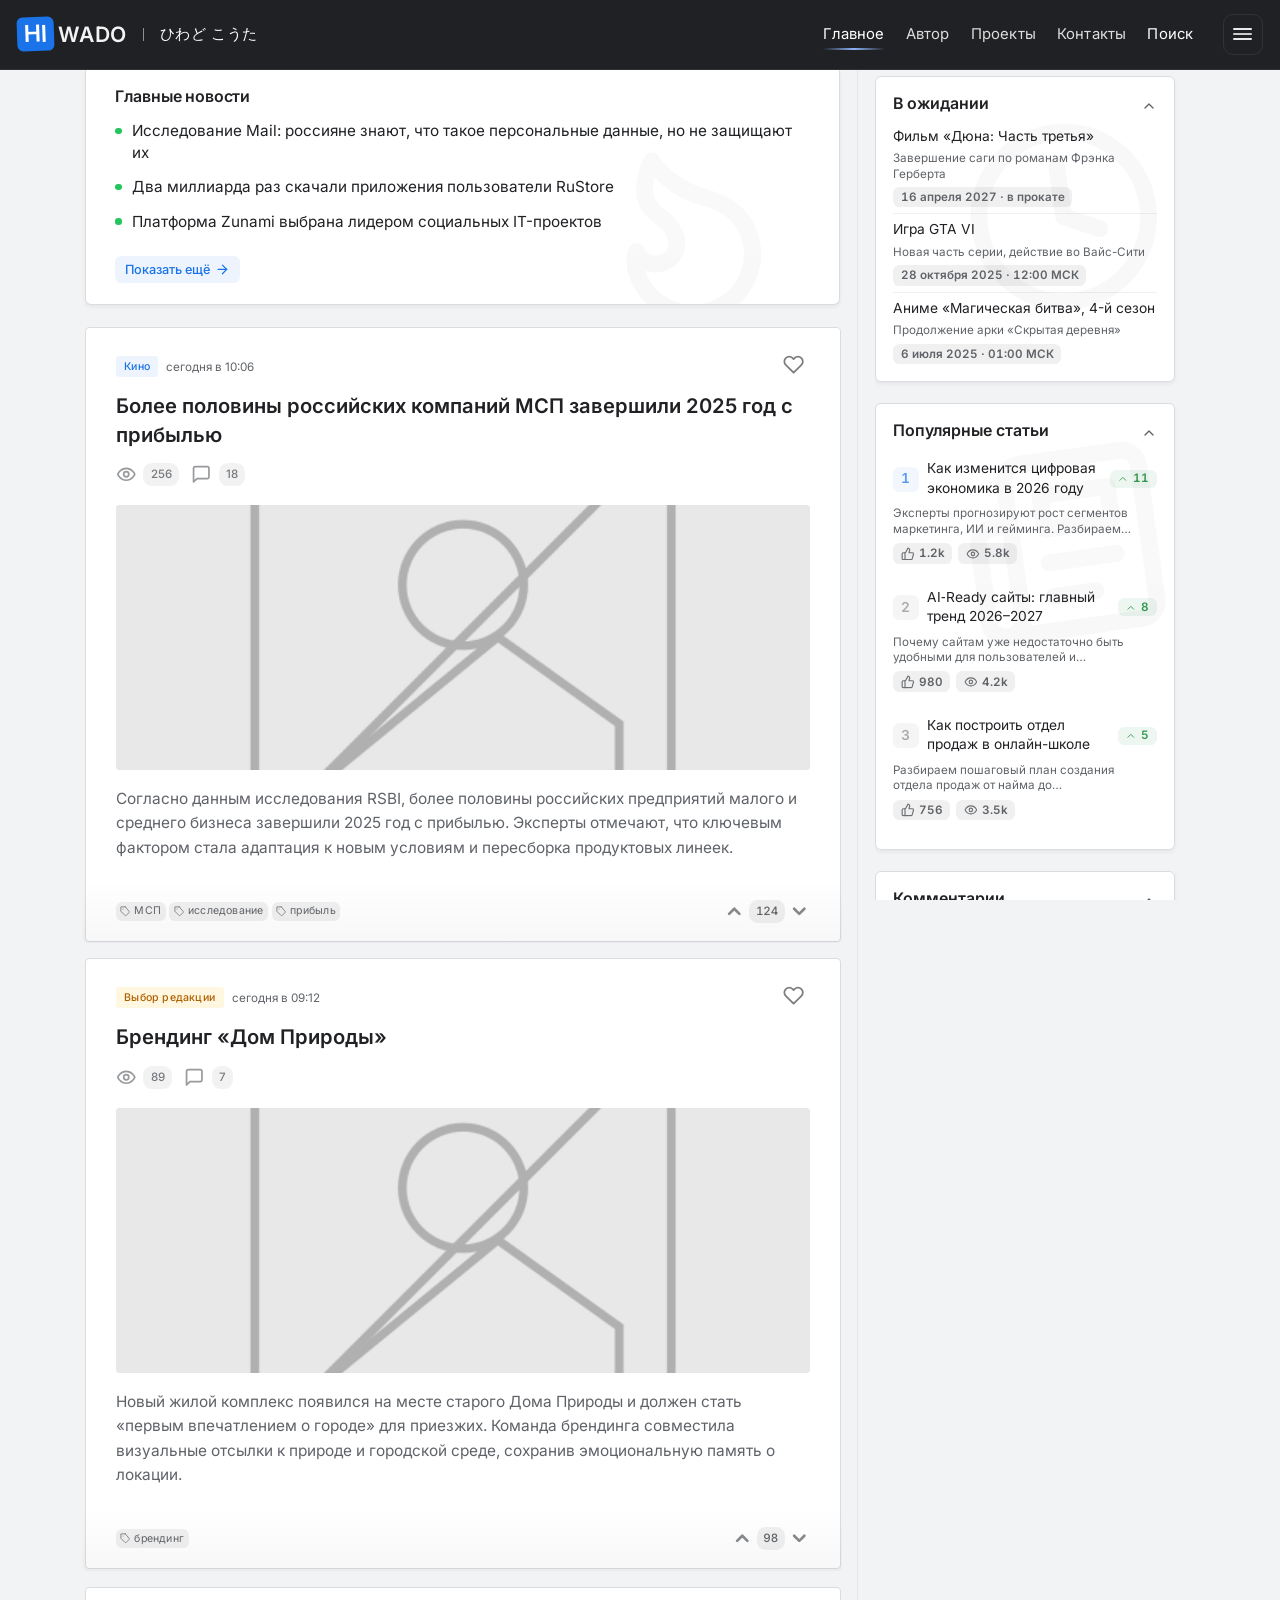
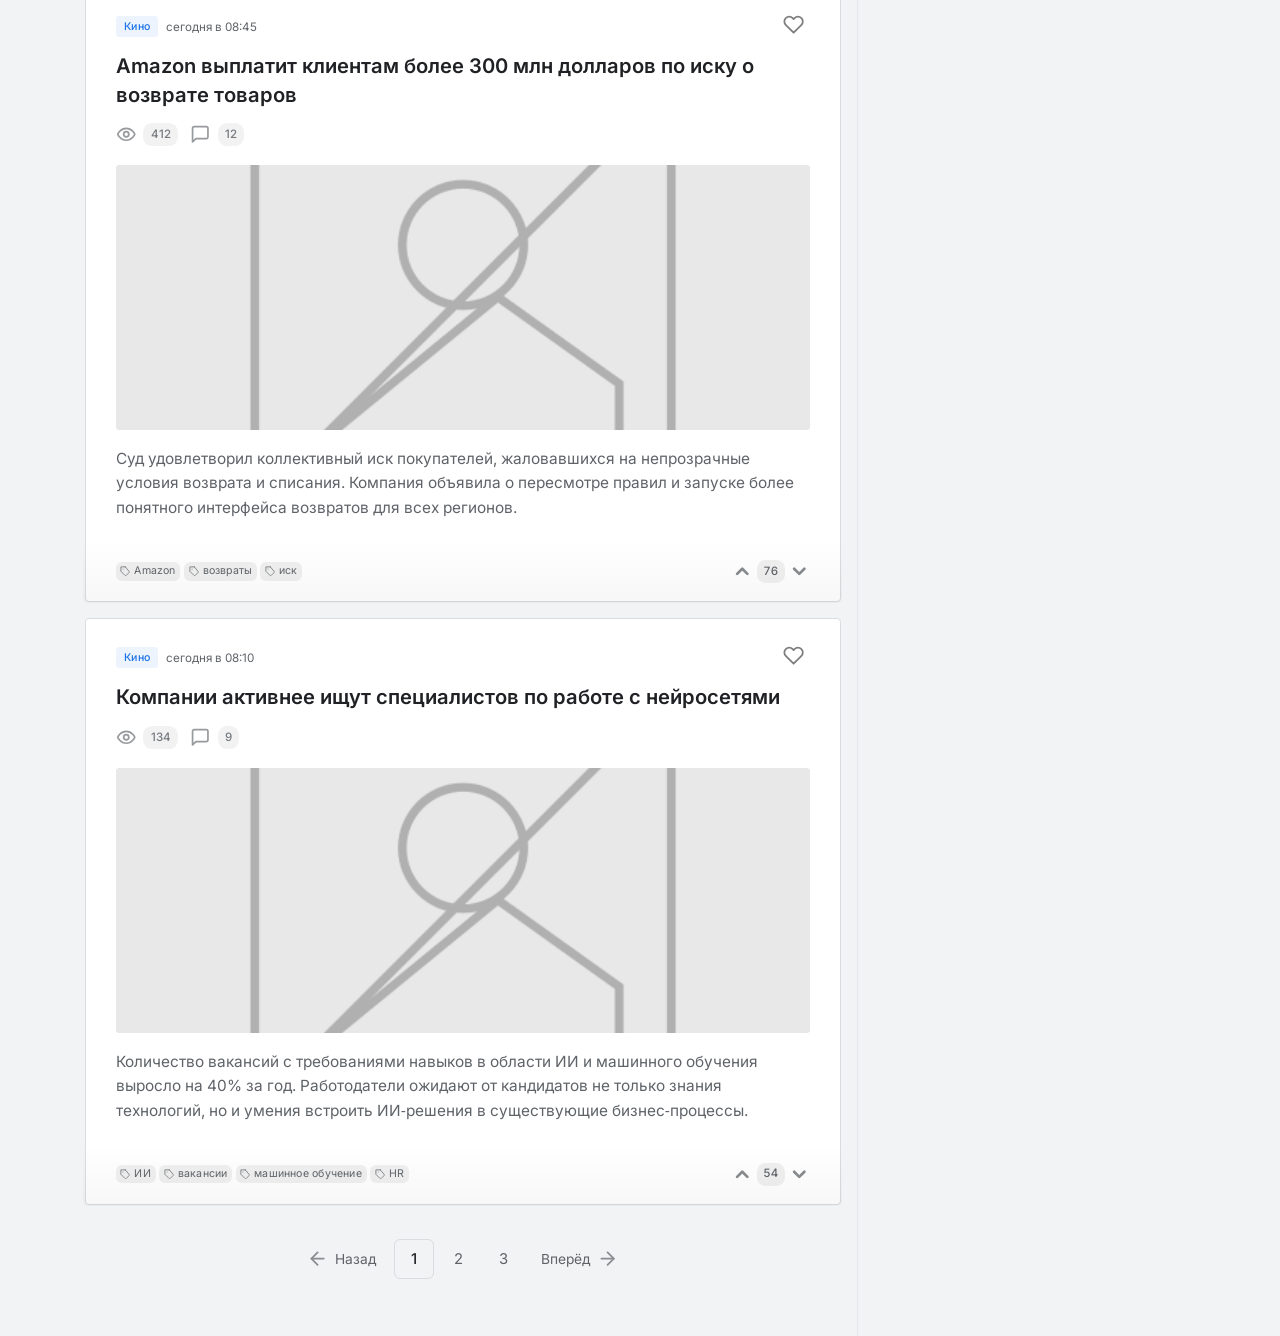
==== index.html @ 166591f8 "Инициализация" ====
<!DOCTYPE html>
<html lang="ru">

<head>
    <meta charset="UTF-8">
    <meta name="viewport" content="width=device-width, initial-scale=1.0">
    <meta name="description" content="Персональный блог Hiwado - обзоры, уроки и размышления обо всём интересном.">
    <meta name="author" content="Hiwado">

    <meta property="og:type" content="website">
    <meta property="og:title" content="Павильон Хивадо">
    <meta property="og:description" content="Персональный блог - обзоры, уроки и размышления.">
    <meta property="og:url" content="https://hiwado.com">
    <meta property="og:locale" content="ru_RU">

    <meta name="twitter:card" content="summary_large_image">
    <meta name="twitter:title" content="Павильон Хивадо">
    <meta name="twitter:description" content="Персональный блог - обзоры, уроки и размышления.">
    <meta name="theme-color" content="#020617">

    <title>Павильон Хивадо</title>

    <link rel="stylesheet" href="./styles/fonts.css">
    <link rel="stylesheet" href="./styles/main.css">
    <link rel="stylesheet" href="./styles/responsive.css">
</head>

<body>
    <svg xmlns="http://www.w3.org/2000/svg" aria-hidden="true" style="position:absolute;width:0;height:0;">
        <defs>
            <symbol id="icon-newspaper" viewBox="0 0 24 24" fill="none" stroke="currentColor" stroke-width="2"
                stroke-linecap="round" stroke-linejoin="round">
                <path
                    d="M4 22h16a2 2 0 0 0 2-2V4a2 2 0 0 0-2-2H8a2 2 0 0 0-2 2v16a2 2 0 0 1-2 2Zm0 0a2 2 0 0 1-2-2v-9c0-1.1.9-2 2-2h2" />
                <path d="M18 14h-8" />
                <path d="M15 18h-5" />
                <path d="M10 6h8v4h-8V6Z" />
            </symbol>
            <symbol id="icon-user" viewBox="0 0 24 24" fill="none" stroke="currentColor" stroke-width="2"
                stroke-linecap="round" stroke-linejoin="round">
                <path d="M19 21v-2a4 4 0 0 0-4-4H9a4 4 0 0 0-4 4v2" />
                <circle cx="12" cy="7" r="4" />
            </symbol>
            <symbol id="icon-briefcase" viewBox="0 0 24 24" fill="none" stroke="currentColor" stroke-width="2"
                stroke-linecap="round" stroke-linejoin="round">
                <path d="M16 20V4a2 2 0 0 0-2-2h-4a2 2 0 0 0-2 2v16" />
                <rect width="20" height="14" x="2" y="6" rx="2" />
                <path d="M6 6v.01" />
                <path d="M18 6v.01" />
            </symbol>
            <symbol id="icon-mail" viewBox="0 0 24 24" fill="none" stroke="currentColor" stroke-width="2"
                stroke-linecap="round" stroke-linejoin="round">
                <rect width="20" height="16" x="2" y="4" rx="2" />
                <path d="m22 7-8.97 5.7a1.94 1.94 0 0 1-2.06 0L2 7" />
            </symbol>
            <symbol id="icon-comment" viewBox="0 0 24 24" fill="none" stroke="currentColor" stroke-width="2"
                stroke-linecap="round" stroke-linejoin="round">
                <path d="M21 15a2 2 0 0 1-2 2H7l-4 4V5a2 2 0 0 1 2-2h14a2 2 0 0 1 2 2z" />
            </symbol>
            <symbol id="icon-bookmark" viewBox="0 0 24 24" fill="none" stroke="currentColor" stroke-width="2"
                stroke-linecap="round" stroke-linejoin="round">
                <path
                    d="M20.84 4.61a5.5 5.5 0 0 0-7.78 0L12 5.67l-1.06-1.06a5.5 5.5 0 0 0-7.78 7.78l1.06 1.06L12 21.23l7.78-7.78 1.06-1.06a5.5 5.5 0 0 0 0-7.78z" />
            </symbol>
            <symbol id="icon-thumb-up" viewBox="0 0 24 24" fill="none" stroke="currentColor" stroke-width="2"
                stroke-linecap="round" stroke-linejoin="round">
                <path d="M7 10v12" />
                <path
                    d="M15 5.88 14 10h5.83a2 2 0 0 1 1.92 2.56l-2.33 8A2 2 0 0 1 17.5 22H4a2 2 0 0 1-2-2v-8a2 2 0 0 1 2-2h2.76a2 2 0 0 0 1.79-1.11L12 2h0a3.13 3.13 0 0 1 3 3.88Z" />
            </symbol>
            <symbol id="icon-eye" viewBox="0 0 24 24" fill="none" stroke="currentColor" stroke-width="2"
                stroke-linecap="round" stroke-linejoin="round">
                <path d="M2 12s3-7 10-7 10 7 10 7-3 7-10 7-10-7-10-7Z" />
                <circle cx="12" cy="12" r="3" />
            </symbol>
            <symbol id="icon-chevron-up" viewBox="0 0 24 24" fill="none" stroke="currentColor" stroke-width="2"
                stroke-linecap="round" stroke-linejoin="round">
                <path d="m18 15-6-6-6 6" />
            </symbol>
            <symbol id="icon-chevron-down" viewBox="0 0 24 24" fill="none" stroke="currentColor" stroke-width="2"
                stroke-linecap="round" stroke-linejoin="round">
                <path d="m6 9 6 6 6-6" />
            </symbol>
            <symbol id="icon-chevron-up-thick" viewBox="0 0 24 24" fill="none" stroke="currentColor" stroke-width="3.12"
                stroke-linecap="round" stroke-linejoin="round">
                <path d="m18 15-6-6-6 6" />
            </symbol>
            <symbol id="icon-chevron-down-thick" viewBox="0 0 24 24" fill="none" stroke="currentColor"
                stroke-width="3.12" stroke-linecap="round" stroke-linejoin="round">
                <path d="m6 9 6 6 6-6" />
            </symbol>
            <symbol id="icon-arrow-right" viewBox="0 0 24 24" fill="none" stroke="currentColor" stroke-width="2"
                stroke-linecap="round" stroke-linejoin="round">
                <path d="M5 12h14" />
                <path d="m12 5 7 7-7 7" />
            </symbol>
            <symbol id="icon-arrow-left" viewBox="0 0 24 24" fill="none" stroke="currentColor" stroke-width="2"
                stroke-linecap="round" stroke-linejoin="round">
                <path d="m12 19-7-7 7-7" />
                <path d="M19 12H5" />
            </symbol>
            <symbol id="icon-arrow-up" viewBox="0 0 24 24" fill="none" stroke="currentColor" stroke-width="2"
                stroke-linecap="round" stroke-linejoin="round">
                <path d="m18 15-6-6-6 6" />
            </symbol>
            <symbol id="icon-clock" viewBox="0 0 24 24" fill="none" stroke="currentColor" stroke-width="2"
                stroke-linecap="round" stroke-linejoin="round">
                <circle cx="12" cy="12" r="10" />
                <path d="M12 6v6l4 2" />
            </symbol>
            <symbol id="icon-flame" viewBox="0 0 24 24" fill="none" stroke="currentColor" stroke-width="2"
                stroke-linecap="round" stroke-linejoin="round">
                <path
                    d="M8.5 14.5A2.5 2.5 0 0 0 11 12c0-1.38-.5-2-1-3-1.072-2.143-.224-4.054 2-6 .5 2.5 2 4.9 4 6.5 2 1.6 3 3.5 3 5.5a7 7 0 1 1-14 0c0-1.153.433-2.294 1-3a2.5 2.5 0 0 0 2.5 2.5z" />
            </symbol>
            <symbol id="icon-tag" viewBox="0 0 24 24" fill="none" stroke="currentColor" stroke-width="2"
                stroke-linecap="round" stroke-linejoin="round">
                <path d="M12 2H2v10l9.29 9.29a2 2 0 0 0 2.82 0l6.42-6.42a2 2 0 0 0 0-2.82L12 2Z" />
                <path d="M7 7h.01" />
            </symbol>
        </defs>
    </svg>
    <header class="topbar">
        <div class="topbar-inner">
            <div class="brand-block">
                <a class="brand-link" href="/" aria-label="HIWADO - Главная страница">
                    <span class="brand-word" aria-hidden="true">
                        <span class="brand-hi">HI</span><span class="brand-rest">WADO</span>
                    </span>
                </a>
                <span class="brand-sep" aria-hidden="true"></span>
                <span class="brand-slogan-wrap">
                    <span class="brand-slogan-tooltip" aria-hidden="true">Мой скромный, творческий уголок</span>
                    <span class="brand-slogan">ひわど こうた</span>
                </span>
            </div>

            <nav class="menu" aria-label="Основная навигация">
                <a class="active" href="/" aria-current="page">Главное</a>
                <a href="/author">Автор</a>
                <a href="/projects">Проекты</a>
                <a href="/contacts">Контакты</a>
                <a href="#" class="menu-search" data-search-trigger>Поиск</a>
            </nav>

            <details class="action-menu">
                <summary class="action-toggle" aria-label="Меню действий">
                    <span class="burger" aria-hidden="true"><span></span></span>
                </summary>
                <div class="action-panel" role="menu">
                    <nav class="mobile-menu" aria-label="Мобильная навигация">
                        <a class="action-item mobile-menu-item" href="/" role="menuitem">Главное</a>
                        <a class="action-item mobile-menu-item" href="/author" role="menuitem">Автор</a>
                        <a class="action-item mobile-menu-item" href="/projects" role="menuitem">Проекты</a>
                        <a class="action-item mobile-menu-item" href="/contacts" role="menuitem">Контакты</a>
                        <a class="action-item mobile-menu-item menu-search" href="#" data-search-trigger
                            role="menuitem">Поиск</a>
                    </nav>
                    <div class="action-divider"></div>
                    <a class="action-item" href="/register" role="menuitem">Регистрация</a>
                    <a class="action-item action-item-primary" href="/login" role="menuitem">Войти</a>
                </div>
            </details>
        </div>
    </header>

    <div class="search-popup" id="searchPopup" aria-hidden="true" inert role="dialog" aria-label="Поиск">
        <div class="search-popup-overlay"></div>
        <div class="search-popup-content">
            <div class="search-popup-header">
                <button class="search-popup-close" type="button" aria-label="Закрыть поиск">
                    <svg width="24" height="24" viewBox="0 0 24 24" fill="none" aria-hidden="true" focusable="false">
                        <path d="M18 6L6 18M6 6l12 12" stroke="currentColor" stroke-width="2" stroke-linecap="round"
                            stroke-linejoin="round" />
                    </svg>
                </button>
            </div>
            <form class="search-popup-form" action="/search" method="get" role="search">
                <input type="search" name="q" class="search-popup-input" placeholder="Поиск..."
                    aria-label="Поиск по сайту" autocomplete="off">
            </form>
            <div class="search-popup-sections">
                <div class="search-popup-sections-grid">
                    <a href="/" class="search-popup-section">
                        <span class="search-popup-section-icon icon" aria-hidden="true"><svg width="24" height="24"
                                viewBox="0 0 24 24" aria-hidden="true" focusable="false">
                                <use href="#icon-newspaper" />
                            </svg></span>
                        <div class="search-popup-section-content">
                            <h4 class="search-popup-section-title">Главное</h4>
                            <p class="search-popup-section-desc">Последние новости и статьи</p>
                        </div>
                    </a>
                    <a href="/author" class="search-popup-section">
                        <span class="search-popup-section-icon icon" aria-hidden="true"><svg width="24" height="24"
                                viewBox="0 0 24 24" aria-hidden="true" focusable="false">
                                <use href="#icon-user" />
                            </svg></span>
                        <div class="search-popup-section-content">
                            <h4 class="search-popup-section-title">Автор</h4>
                            <p class="search-popup-section-desc">Информация об авторе блога</p>
                        </div>
                    </a>
                    <a href="/projects" class="search-popup-section">
                        <span class="search-popup-section-icon icon" aria-hidden="true"><svg width="24" height="24"
                                viewBox="0 0 24 24" aria-hidden="true" focusable="false">
                                <use href="#icon-briefcase" />
                            </svg></span>
                        <div class="search-popup-section-content">
                            <h4 class="search-popup-section-title">Проекты</h4>
                            <p class="search-popup-section-desc">Мои проекты и разработки</p>
                        </div>
                    </a>
                    <a href="/contacts" class="search-popup-section">
                        <span class="search-popup-section-icon icon" aria-hidden="true"><svg width="24" height="24"
                                viewBox="0 0 24 24" aria-hidden="true" focusable="false">
                                <use href="#icon-mail" />
                            </svg></span>
                        <div class="search-popup-section-content">
                            <h4 class="search-popup-section-title">Контакты</h4>
                            <p class="search-popup-section-desc">Связь со мной</p>
                        </div>
                    </a>
                </div>
            </div>
            <div class="search-popup-footer">
                <p class="search-popup-description">Персональный блог Hiwado — обзоры, уроки и размышления обо всём
                    интересном.</p>
            </div>
        </div>
    </div>

    <main class="page">
        <section class="main">
            <section class="hot-news" aria-labelledby="hot-news-title">
                <span class="hot-news-bg-icon" aria-hidden="true"><svg viewBox="0 0 24 24" fill="none"
                        stroke="currentColor" stroke-width="2" stroke-linecap="round" stroke-linejoin="round">
                        <use href="#icon-flame" />
                    </svg></span>
                <h3 id="hot-news-title">Главные новости</h3>

                <article class="hot-item">
                    <a class="hot-title" href="/news/mail-research">
                        Исследование Mail: россияне знают, что такое персональные данные, но не защищают их
                    </a>
                </article>

                <article class="hot-item">
                    <a class="hot-title" href="/news/rustore-downloads">
                        Два миллиарда раз скачали приложения пользователи RuStore
                    </a>
                </article>

                <article class="hot-item">
                    <a class="hot-title" href="/news/zunami-leader">
                        Платформа Zunami выбрана лидером социальных IT-проектов
                    </a>
                </article>

                <a class="more" href="/news">Показать ещё <span class="icon icon--sm" aria-hidden="true"><svg width="20"
                            height="20" viewBox="0 0 24 24" aria-hidden="true" focusable="false">
                            <use href="#icon-arrow-right" />
                        </svg></span></a>
            </section>

            <div class="card-wrapper">
                <article class="card" itemscope itemtype="https://schema.org/NewsArticle">
                    <div class="card-meta">
                        <a href="/category/kino" class="tag">Кино</a>
                        <time class="time" datetime="2026-01-28T10:06:00" itemprop="datePublished">сегодня в
                            10:06</time>
                        <button type="button" class="bookmark-btn" aria-label="Добавить в закладки"><span
                                class="bookmark-tooltip" aria-hidden="true">В закладки</span><span class="icon icon--sm"
                                aria-hidden="true"><svg class="icon-favorite" width="20" height="20" viewBox="0 0 24 24"
                                    aria-hidden="true" focusable="false">
                                    <use href="#icon-bookmark" />
                                </svg></span></button>
                    </div>

                    <div class="card-content">
                        <div class="card-text">
                            <h2 itemprop="headline">
                                <a href="/news/msb-profit-2025" itemprop="url">Более половины российских компаний МСП
                                    завершили 2025 год с прибылью</a>
                            </h2>
                            <div class="card-stats" aria-label="Просмотры и комментарии">
                                <span class="views-stat" aria-label="Просмотры: 256"><span class="views-tooltip"
                                        aria-hidden="true">Количество просмотров</span><span class="views-inner"><span
                                            class="icon icon--sm" aria-hidden="true"><svg width="20" height="20"
                                                viewBox="0 0 24 24" aria-hidden="true" focusable="false">
                                                <use href="#icon-eye" />
                                            </svg></span><span class="views-count"
                                            aria-hidden="true">256</span></span></span>
                                <button type="button" class="comment-btn" aria-label="Комментарии: 18"><span
                                        class="comment-tooltip" aria-hidden="true">Комментарии</span><span
                                        class="comment-btn-inner"><span class="icon icon--sm" aria-hidden="true"><svg
                                                width="20" height="20" viewBox="0 0 24 24" aria-hidden="true"
                                                focusable="false">
                                                <use href="#icon-comment" />
                                            </svg></span><span class="comment-count"
                                            aria-hidden="true">18</span></span></button>
                            </div>
                            <div class="card-image noimage" aria-hidden="true"><img src="./images/no-image.png" alt=""
                                    width="160" height="160" loading="lazy" decoding="async"></div>
                            <p itemprop="description">
                                Согласно данным исследования RSBI, более половины российских предприятий малого
                                и среднего бизнеса завершили 2025 год с прибылью. Эксперты отмечают, что ключевым
                                фактором
                                стала адаптация к новым условиям и пересборка продуктовых линеек.
                            </p>
                        </div>
                    </div>

                    <div class="card-footer" aria-label="Действия с новостью">
                        <span class="card-footer-tags">
                            <a href="/tag/msb" class="tag"><span class="card-footer-tags-icon" aria-hidden="true"><svg
                                        width="12" height="12" viewBox="0 0 24 24" aria-hidden="true">
                                        <use href="#icon-tag" />
                                    </svg></span>МСП</a>
                            <a href="/tag/research" class="tag"><span class="card-footer-tags-icon"
                                    aria-hidden="true"><svg width="12" height="12" viewBox="0 0 24 24"
                                        aria-hidden="true">
                                        <use href="#icon-tag" />
                                    </svg></span>исследование</a>
                            <a href="/tag/profit" class="tag"><span class="card-footer-tags-icon"
                                    aria-hidden="true"><svg width="12" height="12" viewBox="0 0 24 24"
                                        aria-hidden="true">
                                        <use href="#icon-tag" />
                                    </svg></span>прибыль</a>
                        </span>
                        <div class="card-tags-mobile">
                            <button type="button" class="card-tags-trigger" aria-expanded="false" aria-haspopup="true"
                                aria-label="Теги"><span class="icon icon--sm" aria-hidden="true"><svg width="20"
                                        height="20" viewBox="0 0 24 24" aria-hidden="true" focusable="false">
                                        <use href="#icon-tag" />
                                    </svg></span></button>
                            <div class="card-tags-popup" role="dialog" aria-label="Теги записи" hidden></div>
                        </div>
                        <div class="card-rating" role="group" aria-label="Рейтинг записи">
                            <button type="button" class="rating-btn rating-up" aria-label="Повысить рейтинг"
                                data-action="up">
                                <span class="icon icon--sm" aria-hidden="true"><svg width="20" height="20"
                                        viewBox="0 0 24 24" aria-hidden="true" focusable="false">
                                        <use href="#icon-chevron-up-thick" />
                                    </svg></span>
                            </button>
                            <span class="rating-value-wrap" title="Рейтинг"><span class="rating-value-tooltip"
                                    aria-hidden="true">Рейтинг</span><span class="rating-value"
                                    aria-live="polite">124</span></span>
                            <button type="button" class="rating-btn rating-down" aria-label="Понизить рейтинг"
                                data-action="down">
                                <span class="icon icon--sm" aria-hidden="true"><svg width="20" height="20"
                                        viewBox="0 0 24 24" aria-hidden="true" focusable="false">
                                        <use href="#icon-chevron-down-thick" />
                                    </svg></span>
                            </button>
                        </div>
                    </div>
                </article>
            </div>

            <div class="card-wrapper">
                <article class="card" itemscope itemtype="https://schema.org/NewsArticle">
                    <div class="card-meta">
                        <a href="/category/editor-choice" class="tag tag-yellow">Выбор редакции</a>
                        <time class="time" datetime="2026-01-28T09:12:00" itemprop="datePublished">сегодня в
                            09:12</time>
                        <button type="button" class="bookmark-btn" aria-label="Добавить в закладки"><span
                                class="bookmark-tooltip" aria-hidden="true">В закладки</span><span class="icon icon--sm"
                                aria-hidden="true"><svg class="icon-favorite" width="20" height="20" viewBox="0 0 24 24"
                                    aria-hidden="true" focusable="false">
                                    <use href="#icon-bookmark" />
                                </svg></span></button>
                    </div>

                    <div class="card-content">
                        <div class="card-text">
                            <h2 itemprop="headline">
                                <a href="/news/nature-house-branding" itemprop="url">Брендинг «Дом Природы»</a>
                            </h2>
                            <div class="card-stats" aria-label="Просмотры и комментарии">
                                <span class="views-stat" aria-label="Просмотры: 89"><span class="views-tooltip"
                                        aria-hidden="true">Количество просмотров</span><span class="views-inner"><span
                                            class="icon icon--sm" aria-hidden="true"><svg width="20" height="20"
                                                viewBox="0 0 24 24" aria-hidden="true" focusable="false">
                                                <use href="#icon-eye" />
                                            </svg></span><span class="views-count"
                                            aria-hidden="true">89</span></span></span>
                                <button type="button" class="comment-btn" aria-label="Комментарии: 7"><span
                                        class="comment-tooltip" aria-hidden="true">Комментарии</span><span
                                        class="comment-btn-inner"><span class="icon icon--sm" aria-hidden="true"><svg
                                                width="20" height="20" viewBox="0 0 24 24" aria-hidden="true"
                                                focusable="false">
                                                <use href="#icon-comment" />
                                            </svg></span><span class="comment-count"
                                            aria-hidden="true">7</span></span></button>
                            </div>
                            <div class="card-image noimage" aria-hidden="true"><img src="./images/no-image.png" alt=""
                                    width="160" height="160" loading="lazy" decoding="async"></div>
                            <p itemprop="description">
                                Новый жилой комплекс появился на месте старого Дома Природы и должен стать
                                «первым впечатлением о городе» для приезжих. Команда брендинга совместила визуальные
                                отсылки к природе и городской среде, сохранив эмоциональную память о локации.
                            </p>
                        </div>
                    </div>

                    <div class="card-footer" aria-label="Действия с новостью">
                        <span class="card-footer-tags">
                            <a href="/tag/branding" class="tag"><span class="card-footer-tags-icon"
                                    aria-hidden="true"><svg width="12" height="12" viewBox="0 0 24 24"
                                        aria-hidden="true">
                                        <use href="#icon-tag" />
                                    </svg></span>брендинг</a>
                        </span>
                        <div class="card-tags-mobile">
                            <button type="button" class="card-tags-trigger" aria-expanded="false" aria-haspopup="true"
                                aria-label="Теги"><span class="icon icon--sm" aria-hidden="true"><svg width="20"
                                        height="20" viewBox="0 0 24 24" aria-hidden="true" focusable="false">
                                        <use href="#icon-tag" />
                                    </svg></span></button>
                            <div class="card-tags-popup" role="dialog" aria-label="Теги записи" hidden></div>
                        </div>
                        <div class="card-rating" role="group" aria-label="Рейтинг записи">
                            <button type="button" class="rating-btn rating-up" aria-label="Повысить рейтинг"
                                data-action="up">
                                <span class="icon icon--sm" aria-hidden="true"><svg width="20" height="20"
                                        viewBox="0 0 24 24" aria-hidden="true" focusable="false">
                                        <use href="#icon-chevron-up-thick" />
                                    </svg></span>
                            </button>
                            <span class="rating-value-wrap" title="Рейтинг"><span class="rating-value-tooltip"
                                    aria-hidden="true">Рейтинг</span><span class="rating-value"
                                    aria-live="polite">98</span></span>
                            <button type="button" class="rating-btn rating-down" aria-label="Понизить рейтинг"
                                data-action="down">
                                <span class="icon icon--sm" aria-hidden="true"><svg width="20" height="20"
                                        viewBox="0 0 24 24" aria-hidden="true" focusable="false">
                                        <use href="#icon-chevron-down-thick" />
                                    </svg></span>
                            </button>
                        </div>
                    </div>
                </article>
            </div>

            <div class="card-wrapper">
                <article class="card" itemscope itemtype="https://schema.org/NewsArticle">
                    <div class="card-meta">
                        <a href="/category/kino" class="tag">Кино</a>
                        <time class="time" datetime="2026-01-28T08:45:00" itemprop="datePublished">сегодня в
                            08:45</time>
                        <button type="button" class="bookmark-btn" aria-label="Добавить в закладки"><span
                                class="bookmark-tooltip" aria-hidden="true">В закладки</span><span class="icon icon--sm"
                                aria-hidden="true"><svg class="icon-favorite" width="20" height="20" viewBox="0 0 24 24"
                                    aria-hidden="true" focusable="false">
                                    <use href="#icon-bookmark" />
                                </svg></span></button>
                    </div>

                    <div class="card-content">
                        <div class="card-text">
                            <h2 itemprop="headline">
                                <a href="/news/amazon-refund" itemprop="url">Amazon выплатит клиентам более 300 млн
                                    долларов
                                    по иску о возврате товаров</a>
                            </h2>
                            <div class="card-stats" aria-label="Просмотры и комментарии">
                                <span class="views-stat" aria-label="Просмотры: 412"><span class="views-tooltip"
                                        aria-hidden="true">Количество просмотров</span><span class="views-inner"><span
                                            class="icon icon--sm" aria-hidden="true"><svg width="20" height="20"
                                                viewBox="0 0 24 24" aria-hidden="true" focusable="false">
                                                <use href="#icon-eye" />
                                            </svg></span><span class="views-count"
                                            aria-hidden="true">412</span></span></span>
                                <button type="button" class="comment-btn" aria-label="Комментарии: 12"><span
                                        class="comment-tooltip" aria-hidden="true">Комментарии</span><span
                                        class="comment-btn-inner"><span class="icon icon--sm" aria-hidden="true"><svg
                                                width="20" height="20" viewBox="0 0 24 24" aria-hidden="true"
                                                focusable="false">
                                                <use href="#icon-comment" />
                                            </svg></span><span class="comment-count"
                                            aria-hidden="true">12</span></span></button>
                            </div>
                            <div class="card-image noimage" aria-hidden="true"><img src="./images/no-image.png" alt=""
                                    width="160" height="160" loading="lazy" decoding="async"></div>
                            <p itemprop="description">
                                Суд удовлетворил коллективный иск покупателей, жаловавшихся на непрозрачные условия
                                возврата и списания. Компания объявила о пересмотре правил и запуске более понятного
                                интерфейса возвратов для всех регионов.
                            </p>
                        </div>
                    </div>

                    <div class="card-footer" aria-label="Действия с новостью">
                        <span class="card-footer-tags">
                            <a href="/tag/amazon" class="tag"><span class="card-footer-tags-icon"
                                    aria-hidden="true"><svg width="12" height="12" viewBox="0 0 24 24"
                                        aria-hidden="true">
                                        <use href="#icon-tag" />
                                    </svg></span>Amazon</a>
                            <a href="/tag/refund" class="tag"><span class="card-footer-tags-icon"
                                    aria-hidden="true"><svg width="12" height="12" viewBox="0 0 24 24"
                                        aria-hidden="true">
                                        <use href="#icon-tag" />
                                    </svg></span>возвраты</a>
                            <a href="/tag/law" class="tag"><span class="card-footer-tags-icon" aria-hidden="true"><svg
                                        width="12" height="12" viewBox="0 0 24 24" aria-hidden="true">
                                        <use href="#icon-tag" />
                                    </svg></span>иск</a>
                        </span>
                        <div class="card-tags-mobile">
                            <button type="button" class="card-tags-trigger" aria-expanded="false" aria-haspopup="true"
                                aria-label="Теги"><span class="icon icon--sm" aria-hidden="true"><svg width="20"
                                        height="20" viewBox="0 0 24 24" aria-hidden="true" focusable="false">
                                        <use href="#icon-tag" />
                                    </svg></span></button>
                            <div class="card-tags-popup" role="dialog" aria-label="Теги записи" hidden></div>
                        </div>
                        <div class="card-rating" role="group" aria-label="Рейтинг записи">
                            <button type="button" class="rating-btn rating-up" aria-label="Повысить рейтинг"
                                data-action="up">
                                <span class="icon icon--sm" aria-hidden="true"><svg width="20" height="20"
                                        viewBox="0 0 24 24" aria-hidden="true" focusable="false">
                                        <use href="#icon-chevron-up-thick" />
                                    </svg></span>
                            </button>
                            <span class="rating-value-wrap" title="Рейтинг"><span class="rating-value-tooltip"
                                    aria-hidden="true">Рейтинг</span><span class="rating-value"
                                    aria-live="polite">76</span></span>
                            <button type="button" class="rating-btn rating-down" aria-label="Понизить рейтинг"
                                data-action="down">
                                <span class="icon icon--sm" aria-hidden="true"><svg width="20" height="20"
                                        viewBox="0 0 24 24" aria-hidden="true" focusable="false">
                                        <use href="#icon-chevron-down-thick" />
                                    </svg></span>
                            </button>
                        </div>
                    </div>
                </article>
            </div>

            <div class="card-wrapper">
                <article class="card" itemscope itemtype="https://schema.org/NewsArticle">
                    <div class="card-meta">
                        <a href="/category/kino" class="tag">Кино</a>
                        <time class="time" datetime="2026-01-28T08:10:00" itemprop="datePublished">сегодня в
                            08:10</time>
                        <button type="button" class="bookmark-btn" aria-label="Добавить в закладки"><span
                                class="bookmark-tooltip" aria-hidden="true">В закладки</span><span class="icon icon--sm"
                                aria-hidden="true"><svg class="icon-favorite" width="20" height="20" viewBox="0 0 24 24"
                                    aria-hidden="true" focusable="false">
                                    <use href="#icon-bookmark" />
                                </svg></span></button>
                    </div>

                    <div class="card-content">
                        <div class="card-text">
                            <h2 itemprop="headline">
                                <a href="/news/ai-specialists-demand" itemprop="url">Компании активнее ищут специалистов
                                    по
                                    работе с нейросетями</a>
                            </h2>
                            <div class="card-stats" aria-label="Просмотры и комментарии">
                                <span class="views-stat" aria-label="Просмотры: 134"><span class="views-tooltip"
                                        aria-hidden="true">Количество просмотров</span><span class="views-inner"><span
                                            class="icon icon--sm" aria-hidden="true"><svg width="20" height="20"
                                                viewBox="0 0 24 24" aria-hidden="true" focusable="false">
                                                <use href="#icon-eye" />
                                            </svg></span><span class="views-count"
                                            aria-hidden="true">134</span></span></span>
                                <button type="button" class="comment-btn" aria-label="Комментарии: 9"><span
                                        class="comment-tooltip" aria-hidden="true">Комментарии</span><span
                                        class="comment-btn-inner"><span class="icon icon--sm" aria-hidden="true"><svg
                                                width="20" height="20" viewBox="0 0 24 24" aria-hidden="true"
                                                focusable="false">
                                                <use href="#icon-comment" />
                                            </svg></span><span class="comment-count"
                                            aria-hidden="true">9</span></span></button>
                            </div>
                            <div class="card-image noimage" aria-hidden="true"><img src="./images/no-image.png" alt=""
                                    width="160" height="160" loading="lazy" decoding="async"></div>
                            <p itemprop="description">
                                Количество вакансий с требованиями навыков в области ИИ и машинного обучения выросло
                                на 40% за год. Работодатели ожидают от кандидатов не только знания технологий, но и
                                умения встроить ИИ‑решения в существующие бизнес‑процессы.
                            </p>
                        </div>
                    </div>

                    <div class="card-footer" aria-label="Действия с новостью">
                        <span class="card-footer-tags">
                            <a href="/tag/ai" class="tag"><span class="card-footer-tags-icon" aria-hidden="true"><svg
                                        width="12" height="12" viewBox="0 0 24 24" aria-hidden="true">
                                        <use href="#icon-tag" />
                                    </svg></span>ИИ</a>
                            <a href="/tag/career" class="tag"><span class="card-footer-tags-icon"
                                    aria-hidden="true"><svg width="12" height="12" viewBox="0 0 24 24"
                                        aria-hidden="true">
                                        <use href="#icon-tag" />
                                    </svg></span>вакансии</a>
                            <a href="/tag/ml" class="tag"><span class="card-footer-tags-icon" aria-hidden="true"><svg
                                        width="12" height="12" viewBox="0 0 24 24" aria-hidden="true">
                                        <use href="#icon-tag" />
                                    </svg></span>машинное обучение</a>
                            <a href="/tag/hr" class="tag"><span class="card-footer-tags-icon" aria-hidden="true"><svg
                                        width="12" height="12" viewBox="0 0 24 24" aria-hidden="true">
                                        <use href="#icon-tag" />
                                    </svg></span>HR</a>
                        </span>
                        <div class="card-tags-mobile">
                            <button type="button" class="card-tags-trigger" aria-expanded="false" aria-haspopup="true"
                                aria-label="Теги"><span class="icon icon--sm" aria-hidden="true"><svg width="20"
                                        height="20" viewBox="0 0 24 24" aria-hidden="true" focusable="false">
                                        <use href="#icon-tag" />
                                    </svg></span></button>
                            <div class="card-tags-popup" role="dialog" aria-label="Теги записи" hidden></div>
                        </div>
                        <div class="card-rating" role="group" aria-label="Рейтинг записи">
                            <button type="button" class="rating-btn rating-up" aria-label="Повысить рейтинг"
                                data-action="up">
                                <span class="icon icon--sm" aria-hidden="true"><svg width="20" height="20"
                                        viewBox="0 0 24 24" aria-hidden="true" focusable="false">
                                        <use href="#icon-chevron-up-thick" />
                                    </svg></span>
                            </button>
                            <span class="rating-value-wrap" title="Рейтинг"><span class="rating-value-tooltip"
                                    aria-hidden="true">Рейтинг</span><span class="rating-value"
                                    aria-live="polite">54</span></span>
                            <button type="button" class="rating-btn rating-down" aria-label="Понизить рейтинг"
                                data-action="down">
                                <span class="icon icon--sm" aria-hidden="true"><svg width="20" height="20"
                                        viewBox="0 0 24 24" aria-hidden="true" focusable="false">
                                        <use href="#icon-chevron-down-thick" />
                                    </svg></span>
                            </button>
                        </div>
                    </div>
                </article>
            </div>

            <nav class="pagination" aria-label="Навигация по страницам новостей">
                <a href="/?page=0" class="pagination-prev" aria-label="Предыдущая страница">
                    <span class="icon icon--sm" aria-hidden="true"><svg width="20" height="20" viewBox="0 0 24 24"
                            aria-hidden="true" focusable="false">
                            <use href="#icon-arrow-left" />
                        </svg></span>
                    <span class="pagination-text">Назад</span>
                </a>
                <a href="/?page=1" class="is-active" aria-current="page" aria-label="Страница 1">1</a>
                <a href="/?page=2" aria-label="Страница 2">2</a>
                <a href="/?page=3" aria-label="Страница 3">3</a>
                <a href="/?page=4" class="pagination-next" aria-label="Следующая страница">
                    <span class="pagination-text">Вперёд</span>
                    <span class="icon icon--sm" aria-hidden="true"><svg width="20" height="20" viewBox="0 0 24 24"
                            aria-hidden="true" focusable="false">
                            <use href="#icon-arrow-right" />
                        </svg></span>
                </a>
            </nav>
        </section>

        <div class="divider" aria-hidden="true"></div>

        <aside class="aside">
            <details class="widget widget--awaiting" open aria-labelledby="awaiting-title">
                <summary class="widget-summary">
                    <h4 id="awaiting-title">В ожидании</h4>
                    <span class="widget-summary-icon" aria-hidden="true"><svg width="16" height="16" viewBox="0 0 24 24"
                            fill="none" stroke="currentColor" stroke-width="2">
                            <use href="#icon-chevron-down" />
                        </svg></span>
                </summary>
                <div class="widget-content">
                    <span class="widget-awaiting-bg-icon" aria-hidden="true"><svg viewBox="0 0 24 24" fill="none"
                            stroke="currentColor" stroke-width="2" stroke-linecap="round" stroke-linejoin="round">
                            <use href="#icon-clock" />
                        </svg></span>
                    <ul class="awaiting-list">
                        <li class="awaiting-item">
                            <span class="awaiting-title">Фильм «Дюна: Часть третья»</span>
                            <span class="awaiting-desc">Завершение саги по романам Фрэнка Герберта</span>
                            <time class="awaiting-date" datetime="2027-04-16">16 апреля 2027 · в прокате</time>
                        </li>
                        <li class="awaiting-item">
                            <span class="awaiting-title">Игра GTA VI</span>
                            <span class="awaiting-desc">Новая часть серии, действие во Вайс-Сити</span>
                            <time class="awaiting-date" datetime="2025-10-28">28 октября 2025 · 12:00 МСК</time>
                        </li>
                        <li class="awaiting-item">
                            <span class="awaiting-title">Аниме «Магическая битва», 4-й сезон</span>
                            <span class="awaiting-desc">Продолжение арки «Скрытая деревня»</span>
                            <time class="awaiting-date" datetime="2025-07-06">6 июля 2025 · 01:00 МСК</time>
                        </li>
                    </ul>
                </div>
            </details>

            <details class="widget widget--popular-articles" open aria-labelledby="popular-articles-title">
                <summary class="widget-summary">
                    <h4 id="popular-articles-title">Популярные статьи</h4>
                    <span class="widget-summary-icon" aria-hidden="true"><svg width="16" height="16" viewBox="0 0 24 24"
                            fill="none" stroke="currentColor" stroke-width="2">
                            <use href="#icon-chevron-down" />
                        </svg></span>
                </summary>
                <div class="widget-content">
                    <span class="widget-articles-bg-icon" aria-hidden="true"><svg viewBox="0 0 24 24" fill="none"
                            stroke="currentColor" stroke-width="2" stroke-linecap="round" stroke-linejoin="round">
                            <use href="#icon-newspaper" />
                        </svg></span>
                    <ul class="popular-articles">
                        <li class="article-item">
                            <a class="article-link" href="/articles/digital-economy-2026">
                                <span class="article-rank" aria-label="Рейтинг: 1">1</span>
                                <span class="article-title">Как изменится цифровая экономика в 2026 году</span>
                                <span class="up" aria-label="Поднялось на 11 позиций"><span class="icon icon--xs"
                                        aria-hidden="true"><svg viewBox="0 0 24 24" aria-hidden="true">
                                        <use href="#icon-chevron-up" />
                                    </svg></span> 11</span>
                                <div class="article-main">
                                    <span class="article-excerpt">Эксперты прогнозируют рост сегментов маркетинга, ИИ и
                                        гейминга. Разбираем ключевые тренды, возможности для бизнеса и риски, о которых
                                        стоит подумать уже сейчас.</span>
                                    <span class="article-meta" aria-label="Статистика: 1200 нравится, 5800 просмотров">
                                        <span class="article-meta-item" aria-label="Нравится: 1200">
                                            <span class="article-meta-icon icon icon--xs" aria-hidden="true"><svg
                                                    viewBox="0 0 24 24" aria-hidden="true">
                                                    <use href="#icon-thumb-up" />
                                                </svg></span>
                                            <span class="article-meta-value">1.2k</span>
                                        </span>
                                        <span class="article-meta-item" aria-label="Просмотры: 5800">
                                            <span class="article-meta-icon icon icon--xs" aria-hidden="true"><svg
                                                    viewBox="0 0 24 24" aria-hidden="true">
                                                    <use href="#icon-eye" />
                                                </svg></span>
                                            <span class="article-meta-value">5.8k</span>
                                        </span>
                                    </span>
                                </div>
                            </a>
                        </li>
                        <li class="article-item">
                            <a class="article-link" href="/articles/ai-ready-sites">
                                <span class="article-rank" aria-label="Рейтинг: 2">2</span>
                                <span class="article-title">AI‑Ready сайты: главный тренд 2026–2027</span>
                                <span class="up" aria-label="Поднялось на 8 позиций"><span class="icon icon--xs"
                                        aria-hidden="true"><svg viewBox="0 0 24 24" aria-hidden="true">
                                        <use href="#icon-chevron-up" />
                                    </svg></span> 8</span>
                                <div class="article-main">
                                    <span class="article-excerpt">Почему сайтам уже недостаточно быть удобными для
                                        пользователей и поисковиков. Что такое AI‑Ready, как к этому готовиться и какие
                                        шаги предпринять в первую очередь.</span>
                                    <span class="article-meta" aria-label="Статистика: 980 нравится, 4200 просмотров">
                                        <span class="article-meta-item" aria-label="Нравится: 980">
                                            <span class="article-meta-icon icon icon--xs" aria-hidden="true"><svg
                                                    viewBox="0 0 24 24" aria-hidden="true">
                                                    <use href="#icon-thumb-up" />
                                                </svg></span>
                                            <span class="article-meta-value">980</span>
                                        </span>
                                        <span class="article-meta-item" aria-label="Просмотры: 4200">
                                            <span class="article-meta-icon icon icon--xs" aria-hidden="true"><svg
                                                    viewBox="0 0 24 24" aria-hidden="true">
                                                    <use href="#icon-eye" />
                                                </svg></span>
                                            <span class="article-meta-value">4.2k</span>
                                        </span>
                                    </span>
                                </div>
                            </a>
                        </li>
                        <li class="article-item">
                            <a class="article-link" href="/articles/sales-department-online-school">
                                <span class="article-rank" aria-label="Рейтинг: 3">3</span>
                                <span class="article-title">Как построить отдел продаж в онлайн-школе</span>
                                <span class="up" aria-label="Поднялось на 5 позиций"><span class="icon icon--xs"
                                        aria-hidden="true"><svg viewBox="0 0 24 24" aria-hidden="true">
                                        <use href="#icon-chevron-up" />
                                    </svg></span> 5</span>
                                <div class="article-main">
                                    <span class="article-excerpt">Разбираем пошаговый план создания отдела продаж от
                                        найма
                                        до масштабирования. Чек-листы, скрипты, метрики эффективности и типичные ошибки,
                                        которых лучше избегать.</span>
                                    <span class="article-meta" aria-label="Статистика: 756 нравится, 3500 просмотров">
                                        <span class="article-meta-item" aria-label="Нравится: 756">
                                            <span class="article-meta-icon icon icon--xs" aria-hidden="true"><svg
                                                    viewBox="0 0 24 24" aria-hidden="true">
                                                    <use href="#icon-thumb-up" />
                                                </svg></span>
                                            <span class="article-meta-value">756</span>
                                        </span>
                                        <span class="article-meta-item" aria-label="Просмотры: 3500">
                                            <span class="article-meta-icon icon icon--xs" aria-hidden="true"><svg
                                                    viewBox="0 0 24 24" aria-hidden="true">
                                                    <use href="#icon-eye" />
                                                </svg></span>
                                            <span class="article-meta-value">3.5k</span>
                                        </span>
                                    </span>
                                </div>
                            </a>
                        </li>
                    </ul>
                </div>
            </details>

            <details class="widget widget--popular-comments" open>
                <summary class="widget-summary">
                    <span class="widget-summary-title">Комментарии</span>
                    <span class="widget-summary-icon" aria-hidden="true"><svg width="16" height="16" viewBox="0 0 24 24"
                            fill="none" stroke="currentColor" stroke-width="2">
                            <use href="#icon-chevron-down" />
                        </svg></span>
                </summary>
                <div class="widget-content">
                    <span class="widget-comments-bg-icon" aria-hidden="true"><svg viewBox="0 0 24 24" fill="none"
                            stroke="currentColor" stroke-width="2" stroke-linecap="round" stroke-linejoin="round">
                            <use href="#icon-comment" />
                        </svg></span>
                    <ul class="popular">
                        <li class="popular-item">
                            <div class="popular-main">
                                <div class="popular-body">
                                    <a class="popular-link" href="/comments/1">
                                        <span class="popular-text">Отличная статья! Очень полезная информация для
                                            бизнеса.</span>
                                    </a>
                                    <span class="popular-rating" aria-label="Рейтинг: 124" title="Рейтинг">
                                <span class="popular-rating-icon" aria-hidden="true"><svg viewBox="0 0 24 24" width="14"
                                        height="14" aria-hidden="true">
                                        <use href="#icon-thumb-up" />
                                    </svg></span>
                                <span class="popular-rating-value">124</span>
                                    </span>
                                </div>
                                <div class="popular-head">
                                    <span class="popular-author" itemprop="author" itemscope
                                        itemtype="https://schema.org/Person">
                                        <span itemprop="name">Иван Петров</span>
                                    </span>
                                    <span class="popular-meta">
                                        <time class="popular-meta-time" datetime="2026-01-28T09:00:00"><span
                                                class="icon icon--xs" aria-hidden="true"><svg viewBox="0 0 24 24"
                                                    aria-hidden="true"><use href="#icon-clock" /></svg></span> 2 часа назад</time>
                                    </span>
                                </div>
                            </div>
                        </li>
                        <li class="popular-item">
                            <div class="popular-main">
                                <div class="popular-body">
                                    <a class="popular-link" href="/comments/2">
                                        <span class="popular-text">Согласна с автором, особенно про адаптацию к новым
                                            условиям.</span>
                                    </a>
                                    <span class="popular-rating" aria-label="Рейтинг: 98" title="Рейтинг">
                                <span class="popular-rating-icon" aria-hidden="true"><svg viewBox="0 0 24 24" width="14"
                                        height="14" aria-hidden="true">
                                        <use href="#icon-thumb-up" />
                                    </svg></span>
                                <span class="popular-rating-value">98</span>
                                    </span>
                                </div>
                                <div class="popular-head">
                                    <span class="popular-author" itemprop="author" itemscope
                                        itemtype="https://schema.org/Person">
                                        <span itemprop="name">Мария Соколова</span>
                                    </span>
                                    <span class="popular-meta">
                                        <time class="popular-meta-time" datetime="2026-01-28T08:00:00"><span
                                                class="icon icon--xs" aria-hidden="true"><svg viewBox="0 0 24 24"
                                                    aria-hidden="true"><use href="#icon-clock" /></svg></span> 3 часа назад</time>
                                    </span>
                                </div>
                            </div>
                        </li>
                        <li class="popular-item">
                            <div class="popular-main">
                                <div class="popular-body">
                                    <a class="popular-link" href="/comments/3">
                                        <span class="popular-text">Интересный взгляд на проблему. Хотелось бы больше
                                            примеров.</span>
                                    </a>
                                    <span class="popular-rating" aria-label="Рейтинг: 76" title="Рейтинг">
                                <span class="popular-rating-icon" aria-hidden="true"><svg viewBox="0 0 24 24" width="14"
                                        height="14" aria-hidden="true">
                                        <use href="#icon-thumb-up" />
                                    </svg></span>
                                <span class="popular-rating-value">76</span>
                                    </span>
                                </div>
                                <div class="popular-head">
                                    <span class="popular-author" itemprop="author" itemscope
                                        itemtype="https://schema.org/Person">
                                        <span itemprop="name">Алексей Иванов</span>
                                    </span>
                                    <span class="popular-meta">
                                        <time class="popular-meta-time" datetime="2026-01-28T06:00:00"><span
                                                class="icon icon--xs" aria-hidden="true"><svg viewBox="0 0 24 24"
                                                    aria-hidden="true"><use href="#icon-clock" /></svg></span> 5 часов назад</time>
                                    </span>
                                </div>
                            </div>
                        </li>
                    </ul>
                </div>
            </details>

            <footer class="aside-footer">
                <nav aria-label="Дополнительная навигация">
                    <a href="/about" class="aside-footer-link">О проекте</a>
                    <a href="/rules" class="aside-footer-link">Правила</a>
                    <a href="/advertising" class="aside-footer-link">Реклама</a>
                    <a href="/help" class="aside-footer-link">Помощь</a>
                </nav>
                <p class="aside-footer-copy">
                    <span class="copy-name">HIWADO SERVICES<span class="copy-year"> © 2026</span></span>
                    <span class="copy-desc">Мой скромный, творческий уголок</span>
                </p>
            </footer>
        </aside>
    </main>

    <button class="scroll-top" type="button" aria-label="Прокрутить наверх">
        <span class="scroll-top-icon icon" aria-hidden="true"><svg width="24" height="24" viewBox="0 0 24 24"
                aria-hidden="true" focusable="false">
                <use href="#icon-arrow-up" />
            </svg></span>
    </button>

    <div class="lightbox" id="lightbox" aria-hidden="true" role="dialog" aria-modal="true"
        aria-label="Просмотр изображения">
        <div class="lightbox-backdrop"></div>
        <div class="lightbox-content">
            <img class="lightbox-img" alt="" decoding="async">
        </div>
    </div>

    <script src="./scripts/main.js" defer></script>
</body>

</html>
---- styles/fonts.css ----
@font-face {
  font-family: 'Inter';
  font-style: normal;
  font-weight: 200;
  font-display: swap;
  src: url(../fonts/inter-cyrillic-ext.woff2) format('woff2');
  unicode-range: U+0460-052F, U+1C80-1C8A, U+20B4, U+2DE0-2DFF, U+A640-A69F, U+FE2E-FE2F;
}

@font-face {
  font-family: 'Inter';
  font-style: normal;
  font-weight: 200;
  font-display: swap;
  src: url(../fonts/inter-cyrillic.woff2) format('woff2');
  unicode-range: U+0301, U+0400-045F, U+0490-0491, U+04B0-04B1, U+2116;
}

@font-face {
  font-family: 'Inter';
  font-style: normal;
  font-weight: 200;
  font-display: swap;
  src: url(../fonts/inter-latin.woff2) format('woff2');
  unicode-range: U+0000-00FF, U+0131, U+0152-0153, U+02BB-02BC, U+02C6, U+02DA, U+02DC, U+0304, U+0308, U+0329, U+2000-206F, U+20AC, U+2122, U+2191, U+2193, U+2212, U+2215, U+FEFF, U+FFFD;
}

@font-face {
  font-family: 'Inter';
  font-style: normal;
  font-weight: 400;
  font-display: swap;
  src: url(../fonts/inter-cyrillic-ext.woff2) format('woff2');
  unicode-range: U+0460-052F, U+1C80-1C8A, U+20B4, U+2DE0-2DFF, U+A640-A69F, U+FE2E-FE2F;
}

@font-face {
  font-family: 'Inter';
  font-style: normal;
  font-weight: 400;
  font-display: swap;
  src: url(../fonts/inter-cyrillic.woff2) format('woff2');
  unicode-range: U+0301, U+0400-045F, U+0490-0491, U+04B0-04B1, U+2116;
}

@font-face {
  font-family: 'Inter';
  font-style: normal;
  font-weight: 400;
  font-display: swap;
  src: url(../fonts/inter-latin.woff2) format('woff2');
  unicode-range: U+0000-00FF, U+0131, U+0152-0153, U+02BB-02BC, U+02C6, U+02DA, U+02DC, U+0304, U+0308, U+0329, U+2000-206F, U+20AC, U+2122, U+2191, U+2193, U+2212, U+2215, U+FEFF, U+FFFD;
}

@font-face {
  font-family: 'Inter';
  font-style: normal;
  font-weight: 500;
  font-display: swap;
  src: url(../fonts/inter-cyrillic-ext.woff2) format('woff2');
  unicode-range: U+0460-052F, U+1C80-1C8A, U+20B4, U+2DE0-2DFF, U+A640-A69F, U+FE2E-FE2F;
}

@font-face {
  font-family: 'Inter';
  font-style: normal;
  font-weight: 500;
  font-display: swap;
  src: url(../fonts/inter-cyrillic.woff2) format('woff2');
  unicode-range: U+0301, U+0400-045F, U+0490-0491, U+04B0-04B1, U+2116;
}

@font-face {
  font-family: 'Inter';
  font-style: normal;
  font-weight: 500;
  font-display: swap;
  src: url(../fonts/inter-latin.woff2) format('woff2');
  unicode-range: U+0000-00FF, U+0131, U+0152-0153, U+02BB-02BC, U+02C6, U+02DA, U+02DC, U+0304, U+0308, U+0329, U+2000-206F, U+20AC, U+2122, U+2191, U+2193, U+2212, U+2215, U+FEFF, U+FFFD;
}

@font-face {
  font-family: 'Inter';
  font-style: normal;
  font-weight: 600;
  font-display: swap;
  src: url(../fonts/inter-cyrillic-ext.woff2) format('woff2');
  unicode-range: U+0460-052F, U+1C80-1C8A, U+20B4, U+2DE0-2DFF, U+A640-A69F, U+FE2E-FE2F;
}

@font-face {
  font-family: 'Inter';
  font-style: normal;
  font-weight: 600;
  font-display: swap;
  src: url(../fonts/inter-cyrillic.woff2) format('woff2');
  unicode-range: U+0301, U+0400-045F, U+0490-0491, U+04B0-04B1, U+2116;
}

@font-face {
  font-family: 'Inter';
  font-style: normal;
  font-weight: 600;
  font-display: swap;
  src: url(../fonts/inter-latin.woff2) format('woff2');
  unicode-range: U+0000-00FF, U+0131, U+0152-0153, U+02BB-02BC, U+02C6, U+02DA, U+02DC, U+0304, U+0308, U+0329, U+2000-206F, U+20AC, U+2122, U+2191, U+2193, U+2212, U+2215, U+FEFF, U+FFFD;
}

@font-face {
  font-family: 'Outfit';
  font-style: normal;
  font-weight: 300;
  font-display: swap;
  src: url(../fonts/outfit-300-latin.woff2) format('woff2');
  unicode-range: U+0000-00FF, U+0131, U+0152-0153, U+02BB-02BC, U+02C6, U+02DA, U+02DC, U+0304, U+0308, U+0329, U+2000-206F, U+20AC, U+2122, U+2191, U+2193, U+2212, U+2215, U+FEFF, U+FFFD;
}

@font-face {
  font-family: 'Outfit';
  font-style: normal;
  font-weight: 400;
  font-display: swap;
  src: url(../fonts/outfit-400-latin.woff2) format('woff2');
  unicode-range: U+0000-00FF, U+0131, U+0152-0153, U+02BB-02BC, U+02C6, U+02DA, U+02DC, U+0304, U+0308, U+0329, U+2000-206F, U+20AC, U+2122, U+2191, U+2193, U+2212, U+2215, U+FEFF, U+FFFD;
}

@font-face {
  font-family: 'Raleway';
  font-style: normal;
  font-weight: 300;
  font-display: swap;
  src: url(../fonts/raleway-300-cyrillic.woff2) format('woff2');
  unicode-range: U+0301, U+0400-045F, U+0490-0491, U+04B0-04B1, U+2116;
}

@font-face {
  font-family: 'Raleway';
  font-style: normal;
  font-weight: 300;
  font-display: swap;
  src: url(../fonts/raleway-300-latin.woff2) format('woff2');
  unicode-range: U+0000-00FF, U+0131, U+0152-0153, U+02BB-02BC, U+02C6, U+02DA, U+02DC, U+0304, U+0308, U+0329, U+2000-206F, U+20AC, U+2122, U+2191, U+2193, U+2212, U+2215, U+FEFF, U+FFFD;
}

@font-face {
  font-family: 'Raleway';
  font-style: normal;
  font-weight: 400;
  font-display: swap;
  src: url(../fonts/raleway-400-cyrillic.woff2) format('woff2');
  unicode-range: U+0301, U+0400-045F, U+0490-0491, U+04B0-04B1, U+2116;
}

@font-face {
  font-family: 'Raleway';
  font-style: normal;
  font-weight: 400;
  font-display: swap;
  src: url(../fonts/raleway-400-latin.woff2) format('woff2');
  unicode-range: U+0000-00FF, U+0131, U+0152-0153, U+02BB-02BC, U+02C6, U+02DA, U+02DC, U+0304, U+0308, U+0329, U+2000-206F, U+20AC, U+2122, U+2191, U+2193, U+2212, U+2215, U+FEFF, U+FFFD;
}
---- styles/main.css ----
@layer base, components, utilities;

:root {
    --bg: #f1f3f4;
    --card: #ffffff;
    --border: #dadce0;
    --text: #202124;
    --muted: #5f6368;
    --accent: #1a73e8;
    --green: #1e8e3e;

    --dark-bg: #202124;
    --dark-border: rgba(255, 255, 255, 0.08);
    --dark-text: rgba(255, 255, 255, 0.85);
    --dark-text-hover: rgba(255, 255, 255, 0.95);
    --dark-text-active: #ffffff;

    --brand-blue: #8ab4f8;
    --brand-blue-medium: rgba(138, 180, 248, 0.4);

    --transition-fast: 150ms ease;
    --transition-normal: 200ms ease;
    --transition-slow: 300ms ease;

    --spacing-xs: 0.125rem;
    --spacing-sm: 0.25rem;
    --spacing-md: 0.5rem;
    --spacing-lg: 1rem;
    --spacing-xl: 1.25rem;

    --font-xs: 0.625rem;
    --font-sm: 0.75rem;
    --font-base: 0.875rem;
    --font-md: 0.9375rem;
    --font-lg: 1rem;
    --font-xl: 1.125rem;
    --font-2xl: 1.1875rem;
    --font-3xl: 1.25rem;
    --font-4xl: 1.5rem;
    --font-5xl: 1.75rem;

    --input-border: #dadce0;
    --input-focus: #1a73e8;
    --gray-400: #80868b;
    --gray-600: #5f6368;
    --gray-700: #3c4043;
    --gray-900: #202124;

    --shadow-md: 0 2px 4px rgba(0, 0, 0, 0.06);
    --shadow-lg: 0 4px 12px rgba(0, 0, 0, 0.08);
}

.icon {
    display: inline-flex;
    align-items: center;
    justify-content: center;
    flex-shrink: 0;
    color: currentColor;
}

.icon svg {
    width: 100%;
    height: 100%;
    display: block;
}

.icon--xs {
    width: 0.75rem;
    height: 0.75rem;
}

.icon--sm {
    width: 1.25rem;
    height: 1.25rem;
}

@layer base {

    *,
    *::before,
    *::after {
        box-sizing: border-box;
    }

    html {
        font-size: 106%;
        scroll-behavior: smooth;
        -webkit-text-size-adjust: 100%;
        text-size-adjust: 100%;
    }

    body {
        margin: 0;
        font-family: Inter, -apple-system, BlinkMacSystemFont, "Segoe UI", Roboto, sans-serif;
        background: var(--bg);
        color: var(--text);
        -webkit-font-smoothing: antialiased;
        -moz-osx-font-smoothing: grayscale;
        text-rendering: optimizeLegibility;
    }
}

.topbar {
    position: sticky;
    top: 0;
    z-index: 100;
    background: var(--dark-bg);
    border-bottom: 1px solid var(--dark-border);
    box-shadow: none;
    contain: layout style;
    font-size: 85.75%;
}

.topbar-inner {
    max-width: 1470px;
    margin: 0 auto;
    padding: var(--spacing-md) var(--spacing-lg);
    display: grid;
    grid-template-columns: auto 1fr auto;
    align-items: center;
    gap: var(--spacing-md);
    position: relative;
    width: 100%;
    box-sizing: border-box;
}

.brand-block {
    grid-column: 1;
    display: flex;
    align-items: center;
    gap: 0.5rem;
}

.menu {
    grid-column: 2;
}

.action-menu {
    grid-column: 3;
    justify-self: end;
}

.search-popup {
    position: fixed;
    top: 0;
    left: 0;
    right: 0;
    bottom: 0;
    z-index: 10000;
    display: flex;
    align-items: center;
    justify-content: center;
    padding: var(--spacing-xl);
    opacity: 0;
    visibility: hidden;
    pointer-events: none;
    transition: opacity var(--transition-normal), visibility var(--transition-normal);
}

.search-popup[aria-hidden="false"] {
    opacity: 1;
    visibility: visible;
    pointer-events: all;
}

.search-popup-overlay {
    position: absolute;
    inset: 0;
    background: rgba(0, 0, 0, 0.4);
    backdrop-filter: blur(0.5rem);
}

.search-popup-content {
    position: relative;
    background: var(--card);
    border: 1px solid var(--border);
    border-radius: 0.75rem;
    box-shadow: var(--shadow-md);
    width: 100%;
    max-width: 500px;
    max-height: 85dvh;
    overflow-y: auto;
    transform: scale(0.98);
    transition: transform var(--transition-normal);
    z-index: 1;
}

.search-popup[aria-hidden="false"] .search-popup-content {
    transform: scale(1);
}

.search-popup-header {
    display: flex;
    align-items: center;
    justify-content: flex-end;
    padding: 0.875rem 1rem 0.5rem;
}

.search-popup-close {
    display: flex;
    align-items: center;
    justify-content: center;
    background: transparent;
    border: none;
    padding: 0.375rem;
    cursor: pointer;
    color: var(--gray-400);
    transition: color var(--transition-fast);
    border-radius: 0.375rem;
    width: 2rem;
    height: 2rem;
}

.search-popup-close:hover {
    color: var(--gray-900);
}

.search-popup-close:focus {
    outline: 2px solid var(--brand-blue-medium);
    outline-offset: 0.125rem;
}

.search-popup-close svg {
    width: 1.125rem;
    height: 1.125rem;
}

.search-popup-form {
    padding-inline: 1rem;
    padding-block-end: 1rem;
}

.search-popup-input {
    width: 100%;
    padding: 0.625rem 0.875rem;
    border: 1px solid var(--input-border);
    border-radius: 0.5rem;
    background: var(--card);
    color: var(--text);
    font-size: 0.9375rem;
    font-family: inherit;
    transition: border-color var(--transition-fast);
    outline: none;
    accent-color: var(--accent);
}

.search-popup-input::placeholder {
    color: var(--gray-400);
}

.search-popup-input:focus {
    border-color: var(--input-focus);
}

.search-popup-sections {
    padding-inline: 1rem;
    padding-block-end: 1rem;
}

.search-popup-sections-grid {
    display: grid;
    grid-template-columns: repeat(2, 1fr);
    gap: 0.5rem;
}

.search-popup-section {
    display: flex;
    align-items: center;
    gap: 0.75rem;
    padding: 0.75rem 0.875rem;
    border: 1px solid var(--border);
    border-radius: 0.5rem;
    text-decoration: none;
    color: var(--text);
    background: var(--card);
    transition: border-color var(--transition-fast), background var(--transition-fast);
}

.search-popup-section:hover {
    border-color: var(--accent);
    background: rgba(26, 115, 232, 0.04);
}

.search-popup-section-icon {
    width: 2.25rem;
    height: 2.25rem;
    flex-shrink: 0;
    display: flex;
    align-items: center;
    justify-content: center;
    color: var(--muted);
    background: var(--bg);
    border-radius: 0.5rem;
}

.search-popup-section-icon svg {
    width: 1.25rem;
    height: 1.25rem;
}

.search-popup-section:hover .search-popup-section-icon {
    color: var(--accent);
    background: rgba(26, 115, 232, 0.08);
}

.search-popup-section-content {
    flex: 1;
    min-width: 0;
}

.search-popup-section-title {
    margin: 0;
    font-size: 0.875rem;
    font-weight: 500;
    color: var(--gray-900);
    line-height: 1.3;
}

.search-popup-section-desc {
    display: none;
}

.search-popup-footer {
    padding: 0.75rem 1rem 1rem;
    border-top: 1px solid var(--border);
    margin-block-start: 0;
}

.search-popup-description {
    margin: 0;
    font-size: 0.75rem;
    color: var(--muted);
    line-height: 1.5;
    text-align: center;
}

.brand-link {
    display: inline-flex;
    align-items: center;
    flex-shrink: 0;
    text-decoration: none;
    color: inherit;
    position: relative;
    width: fit-content;
    transition: opacity var(--transition-fast);
}

.brand-word {
    font-family: Inter, system-ui, -apple-system, BlinkMacSystemFont, "Segoe UI", Roboto, sans-serif;
    font-size: 1.5rem;
    font-weight: 700;
    letter-spacing: -0.03em;
    line-height: 1;
    display: inline-flex;
    align-items: center;
    gap: 0.25rem;
    color: #ffffff;
}

.brand-hi {
    color: #fff;
    font-weight: 800;
    background: var(--accent);
    padding: 0.3125rem 0.375rem;
    border-radius: 6px;
    display: inline-flex;
    align-items: center;
    justify-content: center;
    line-height: 1;
    font-size: 1.375rem;
    letter-spacing: 0.02em;
    min-width: 2rem;
    transform: rotate(-2deg);
    transition: background var(--transition-normal), color var(--transition-normal), transform var(--transition-normal);
    position: relative;
    overflow: hidden;
}

.brand-hi::before {
    content: "";
    position: absolute;
    inset: 0;
    left: -100%;
    width: 100%;
    background: linear-gradient(90deg, transparent, rgba(255, 255, 255, 0.25), transparent);
    transition: left var(--transition-slow);
}

.brand-link:hover .brand-hi {
    background: var(--card);
    color: var(--gray-900);
    transform: rotate(360deg);
}

.brand-rest {
    color: rgba(255, 255, 255, 0.95);
    font-weight: 600;
    font-size: 1.25rem;
    letter-spacing: 0.02em;
    line-height: 1;
    transition: color var(--transition-normal), letter-spacing var(--transition-normal);
    position: relative;
    display: inline-block;
}

.brand-sep {
    width: 1px;
    min-width: 1px;
    height: 0.875em;
    margin: 0 0.45rem;
    background: rgba(255, 255, 255, 0.5);
    user-select: none;
    flex-shrink: 0;
    align-self: center;
}

.brand-slogan-wrap {
    position: relative;
    cursor: help;
}

.brand-slogan-tooltip {
    position: absolute;
    top: 100%;
    left: 50%;
    transform: translateX(-50%);
    margin-top: 1rem;
    padding: 0.4rem 0.65rem;
    font-size: 0.75rem;
    font-weight: 500;
    line-height: 1.2;
    color: #fff;
    background: #3c4043;
    border-radius: 6px;
    white-space: nowrap;
    opacity: 0;
    visibility: hidden;
    pointer-events: none;
    transition: opacity 0.15s ease, visibility 0.15s ease;
    box-shadow: 0 4px 12px rgba(0, 0, 0, 0.15);
}

.brand-slogan-tooltip::after {
    content: "";
    position: absolute;
    bottom: 100%;
    left: 50%;
    margin-left: -4px;
    border: 4px solid transparent;
    border-bottom-color: #3c4043;
}

.brand-slogan-wrap:hover .brand-slogan-tooltip {
    opacity: 1;
    visibility: visible;
}

.brand-slogan {
    color: #fff;
    font-family: Outfit, Raleway, -apple-system, BlinkMacSystemFont, Arial, sans-serif;
    font-size: 0.875rem;
    font-weight: 300;
    letter-spacing: 0.04em;
    line-height: 1.2;
}

.brand-link:focus-visible {
    outline: 2px solid rgba(255, 255, 255, 0.3);
    outline-offset: 0.25rem;
    border-radius: 4px;
}

.action-menu {
    position: relative;
    display: block;
    margin-left: 1.25rem;
}

.action-toggle {
    list-style: none;
    cursor: pointer;
    width: 2.375rem;
    height: 2.375rem;
    display: grid;
    place-items: center;
    border-radius: 10px;
    border: 1px solid var(--dark-border);
    transition: background var(--transition-fast), border-color var(--transition-fast);
    pointer-events: auto;
    visibility: visible;
    opacity: 1;
}

.action-toggle::-webkit-details-marker {
    display: none;
}

.action-toggle:hover {
    background: rgba(255, 255, 255, 0.06);
    border-color: rgba(255, 255, 255, 0.12);
}

.action-toggle:focus-visible {
    outline: 2px solid var(--brand-blue-medium);
    outline-offset: 0.1875rem;
}

.burger {
    width: 1.125rem;
    height: 0.75rem;
    position: relative;
}

.burger::before,
.burger::after,
.burger span {
    content: "";
    position: absolute;
    left: 0;
    right: 0;
    height: 2px;
    border-radius: 2px;
    background: rgba(255, 255, 255, 0.9);
    transition: transform var(--transition-normal), opacity var(--transition-normal), top var(--transition-normal);
}

.burger::before {
    top: 0;
}

.burger::after {
    top: 10px;
}

.burger span {
    top: 5px;
    opacity: 0.85;
}

.action-menu[open] .burger::before,
.action-menu[open] .burger::after {
    top: 5px;
}

.action-menu[open] .burger::before {
    transform: rotate(45deg);
}

.action-menu[open] .burger::after {
    transform: rotate(-45deg);
}

.action-menu[open] .burger span {
    opacity: 0;
}

.action-panel {
    position: absolute;
    right: 0;
    top: calc(100% + 8px);
    min-width: 13.75rem;
    padding: 0.5rem;
    border-radius: 6px;
    background: var(--card);
    border: 1px solid var(--border);
    box-shadow: var(--shadow-lg);
    z-index: 1000;
    pointer-events: auto;
    visibility: visible;
    display: block;
}

.action-item {
    display: block;
    padding: 0.75rem 0.625rem;
    border-radius: 5px;
    text-decoration: none;
    color: var(--text);
    font-size: 0.875rem;
    transition: background var(--transition-fast), color var(--transition-fast);
}

.action-item:hover {
    background: var(--bg);
}

.action-item-primary {
    background: rgba(26, 115, 232, 0.1);
    color: var(--accent);
}

.action-item+.action-item {
    margin-top: 0.375rem;
}

.action-item-primary:hover {
    background: rgba(26, 115, 232, 0.14);
}

.mobile-menu {
    display: none;
}

.action-divider {
    display: none;
    height: 1px;
    background: var(--border);
    margin-block: 0.5rem;
}

.scroll-top {
    position: fixed;
    inset-inline-end: 0;
    inset-block: 0;
    width: 2.5rem;
    height: 100dvh;
    border: none;
    border-inline-start: 1px solid var(--border);
    border-radius: 0;
    background: var(--card);
    box-shadow: none;
    color: var(--muted);
    cursor: pointer;
    opacity: 0;
    pointer-events: none;
    transition: opacity var(--transition-normal), background var(--transition-fast), color var(--transition-fast);
    display: flex;
    align-items: center;
    justify-content: center;
    z-index: 50;
    overflow: visible;
}

.scroll-top .scroll-top-icon {
    display: flex;
    align-items: center;
    justify-content: center;
    position: absolute;
    top: calc(50% - 2rem - 1vh);
    left: 50%;
    transform: translate(-50%, -50%);
    width: 1.25rem;
    height: 1.25rem;
    color: inherit;
    pointer-events: none;
    transition: transform var(--transition-fast), color var(--transition-fast);
    z-index: 100;
    opacity: 1;
    visibility: visible;
}

.scroll-top.is-visible {
    opacity: 1;
    pointer-events: auto;
}

.scroll-top.is-visible .scroll-top-icon {
    opacity: 1;
    visibility: visible;
    display: flex;
    color: inherit;
}

.scroll-top:hover {
    background: var(--card);
    color: var(--accent);
}

.scroll-top.is-visible:hover {
    background: var(--card);
    color: var(--muted);
}

.scroll-top:hover .scroll-top-icon {
    transform: translate(-50%, calc(-50% - 0.25rem));
}

.scroll-top.is-visible:hover .scroll-top-icon {
    color: inherit;
}

.menu {
    display: flex;
    align-items: center;
    justify-content: flex-end;
    gap: var(--spacing-xl);
    white-space: nowrap;
    width: 100%;
    padding: var(--spacing-md) 0;
    position: relative;
    margin-right: 15%;
}

.menu a {
    display: inline-flex;
    align-items: center;
    justify-content: center;
    color: var(--dark-text);
    text-decoration: none;
    font-size: 0.875rem;
    position: relative;
    padding-block: var(--spacing-md);
    letter-spacing: 0.01em;
    border-radius: 0;
    border: none;
    background: transparent;
    transition: color var(--transition-fast);
}

.menu a.active {
    color: var(--dark-text-active);
}

.menu a:hover {
    color: var(--dark-text-hover);
}

.menu a::after {
    content: "";
    position: absolute;
    left: 0;
    right: 0;
    bottom: 2px;
    height: 0.125rem;
    background: linear-gradient(90deg, transparent, var(--brand-blue), transparent);
    opacity: 0;
    transform: scaleX(0.55);
    transform-origin: 50% 50%;
    transition: opacity var(--transition-slow), transform var(--transition-slow);
}

.menu a:hover::after {
    opacity: 0.35;
    transform: scaleX(1);
}

.menu a.active::after {
    opacity: 1;
    transform: scaleX(1);
}

.menu a.menu-search {
    cursor: pointer;
    color: #ffffff !important;
}

.menu a.menu-search:hover {
    color: #ffffff !important;
}

.mobile-menu-item.menu-search {
    cursor: pointer;
}

.mobile-menu-item.menu-search:hover {
    background: #f3f4f6;
}

.menu a:focus-visible {
    outline: 2px solid rgba(255, 255, 255, 0.7);
    outline-offset: 0.1875rem;
}

.page {
    max-width: 1470px;
    margin: 0 auto;
    padding: 0 var(--spacing-lg);
    display: grid;
    grid-template-columns: 1fr;
    gap: var(--spacing-lg);
    align-items: start;
    width: 100%;
    min-width: 0;
    box-sizing: border-box;
    contain: layout;
}

.divider {
    display: none;
    background: rgba(212, 214, 217, 0.43);
    width: 1px;
    align-self: stretch;
}

.main {
    margin-top: 0;
}

.aside {
    position: static;
    top: auto;
    align-self: start;
    max-height: none;
    overflow-y: visible;
    margin-top: 0;
    scrollbar-width: thin;
    scrollbar-color: rgba(107, 114, 128, 0.3) transparent;
}

.aside::-webkit-scrollbar {
    width: 6px;
}

.aside::-webkit-scrollbar-track {
    background: transparent;
}

.aside::-webkit-scrollbar-thumb {
    background: rgba(107, 114, 128, 0.3);
    border-radius: 3px;
}

.aside::-webkit-scrollbar-thumb:hover {
    background: rgba(107, 114, 128, 0.5);
}

.hot-news {
    position: relative;
    overflow: hidden;
    background: var(--card);
    border: 1px solid var(--border);
    border-top: none;
    border-radius: 0 0 6px 6px;
    padding: 1.25rem 1.75rem;
    padding-top: var(--spacing-lg);
    margin-bottom: var(--spacing-xl);
    margin-top: 0;
    width: 100%;
    box-sizing: border-box;
    box-shadow: var(--shadow-md);
}

.hot-news-bg-icon {
    position: absolute;
    right: calc(1.75rem + 1.5rem);
    top: 3.5rem;
    width: 12rem;
    height: 12rem;
    color: var(--text);
    opacity: 0.027;
    pointer-events: none;
    z-index: 0;
    transform: rotate(-24deg);
}

.hot-news-bg-icon svg {
    width: 100%;
    height: 100%;
    display: block;
}

.hot-news h3,
.hot-news .hot-item,
.hot-news .more {
    position: relative;
    z-index: 1;
}

.hot-news h3 {
    margin: 0 0 0.75rem;
    font-size: 1rem;
    font-weight: 600;
    line-height: 1.3;
    color: var(--text);
    letter-spacing: -0.01em;
}

.hot-item {
    padding: 0.25rem 0;
    cursor: default;
}

.hot-item:last-of-type {
    padding-bottom: 0;
}

@keyframes hot-dot-blink {

    0%,
    100% {
        opacity: 1;
    }

    50% {
        opacity: 0.35;
    }
}

.hot-title {
    color: var(--text);
    display: inline-flex;
    align-items: flex-start;
    gap: 0.625rem;
    text-decoration: none;
    font-size: 0.9rem;
    line-height: 1.42;
    padding: 0.125rem 0;
    transition: color var(--transition-fast);
    cursor: pointer;
}

.hot-title::before {
    content: '';
    flex-shrink: 0;
    width: 0.375rem;
    height: 0.375rem;
    margin-top: calc((1em * 1.42 - 0.375rem) / 2);
    border-radius: 50%;
    background: #22c55e;
    animation: hot-dot-blink 1.4s ease-in-out infinite;
}

.hot-title:hover {
    color: var(--accent);
}

.more {
    display: inline-flex;
    align-items: center;
    gap: 0.3125rem;
    margin-top: 1.25rem;
    padding: 0.375rem 0.5625rem;
    font-size: 0.75rem;
    font-weight: 500;
    color: var(--accent);
    text-decoration: none;
    background: rgba(26, 115, 232, 0.08);
    border-radius: 0.375rem;
    cursor: pointer;
    transition: color var(--transition-fast), background var(--transition-fast);
}

.more:hover {
    color: var(--accent);
    background: rgba(26, 115, 232, 0.14);
}

.more .icon {
    width: 0.875rem;
    height: 0.875rem;
    color: currentColor;
    flex-shrink: 0;
}

.card-wrapper {
    display: flex;
    gap: var(--spacing-lg);
    margin-bottom: var(--spacing-lg);
    align-items: flex-start;
    width: 100%;
    margin-left: 0;
    position: relative;
}

.card-wrapper:last-child {
    margin-bottom: 0;
}

.card {
    display: grid;
    grid-template-columns: 1fr;
    grid-template-rows: auto 1fr auto;
    gap: 0;
    background: var(--card);
    border-radius: 4px;
    padding: 1.5rem 1.75rem;
    border: 1px solid var(--border);
    transition: border-color var(--transition-fast), background var(--transition-fast);
    flex: 1 1 100%;
    min-width: 0;
    contain: layout style;
    box-sizing: border-box;
    width: 100%;
}

.card-meta {
    grid-column: 1 / -1;
    grid-row: 1;
}

.card-content {
    grid-column: 1;
    grid-row: 2;
}

.card-rating {
    display: flex;
    flex-direction: row;
    align-items: center;
    gap: 0.25rem;
    flex-shrink: 0;
}

.card-footer .card-rating {
    margin-left: auto;
}

.card-rating .icon--sm {
    width: 1rem;
    height: 1rem;
}

.rating-btn {
    background: transparent;
    border: none;
    padding: 0.2rem;
    cursor: pointer;
    color: var(--gray-400);
    line-height: 1;
    transition: color var(--transition-fast), opacity var(--transition-fast), visibility var(--transition-fast), transform var(--transition-fast);
    display: flex;
    align-items: center;
    justify-content: center;
}

.rating-btn:hover {
    background: transparent;
}

.rating-btn.rating-up:hover {
    color: var(--green);
    transform: scale(1.18);
}

.rating-btn.rating-up:hover .icon,
.rating-btn.rating-up:hover svg {
    color: var(--green);
}

.rating-btn.rating-down:hover {
    color: #d93025;
    transform: scale(1.18);
}

.rating-btn.rating-down:hover .icon,
.rating-btn.rating-down:hover svg {
    color: #d93025;
}

.rating-btn:active {
    transform: scale(0.92);
}

.rating-btn:focus-visible {
    outline: 2px solid var(--accent);
    outline-offset: 2px;
    border-radius: 4px;
}

.rating-btn.rating-up.is-active {
    color: var(--green);
}

.rating-btn.rating-up.is-active .icon,
.rating-btn.rating-up.is-active svg {
    color: var(--green);
}

.rating-btn.rating-down.is-active {
    color: #d93025;
}

.rating-btn.rating-down.is-active .icon,
.rating-btn.rating-down.is-active svg {
    color: #d93025;
}

.rating-value-wrap {
    position: relative;
    cursor: default;
    display: inline-flex;
    align-items: center;
    justify-content: center;
    min-width: 1.5rem;
    height: 1.36rem;
    padding: 0 0.4rem;
    font-variant-numeric: tabular-nums;
    background: rgba(0, 0, 0, 0.06);
    border-radius: 0.5rem;
    box-sizing: border-box;
}

.rating-value-wrap .rating-value {
    font-size: 0.68rem;
    font-weight: 500;
    color: var(--muted);
    line-height: 1;
}

.rating-up.is-active+.rating-value-wrap .rating-value {
    color: var(--green);
}

.rating-value-wrap:has(+ .rating-down.is-active) .rating-value {
    color: #d93025;
}

.card-rating:has(.rating-up.is-active) .rating-down {
    opacity: 0;
    visibility: hidden;
    pointer-events: none;
}

.card-rating:has(.rating-down.is-active) .rating-up {
    opacity: 0;
    visibility: hidden;
    pointer-events: none;
}

.rating-value-tooltip {
    position: absolute;
    bottom: 100%;
    left: 50%;
    transform: translateX(-50%);
    margin-bottom: 0.5rem;
    padding: 0.3rem 0.55rem;
    font-size: 0.6875rem;
    font-weight: 500;
    line-height: 1.2;
    color: #fff;
    background: rgba(0, 0, 0, 0.78);
    border-radius: 4px;
    white-space: nowrap;
    opacity: 0;
    visibility: hidden;
    pointer-events: none;
    transition: opacity 0.15s ease, visibility 0.15s ease;
    z-index: 10;
}

.rating-value-tooltip::after {
    content: "";
    position: absolute;
    top: 100%;
    left: 50%;
    margin-left: -3px;
    border: 3px solid transparent;
    border-top-color: rgba(0, 0, 0, 0.78);
}

.rating-value-wrap:hover .rating-value-tooltip {
    opacity: 1;
    visibility: visible;
}

.rating-value {
    font-size: 0.706rem;
    font-weight: 600;
    font-variant-numeric: tabular-nums;
    color: rgba(107, 114, 128, 0.88);
    margin: 0;
    display: flex;
    align-items: center;
    justify-content: center;
    line-height: 1.2;
    padding: 0;
    transition: color var(--transition-fast);
    -webkit-font-smoothing: antialiased;
    text-rendering: geometricPrecision;
}


.card-content {
    margin-top: 0.5rem;
    min-width: 0;
}

.card-text {
    min-width: 0;
}

.card-stats {
    display: flex;
    align-items: center;
    flex-wrap: wrap;
    gap: 0.75rem;
    margin-top: 0.375rem;
    margin-bottom: 1.125rem;
    font-size: 0.9075rem;
    color: var(--muted);
}

.card-stats .comment-btn {
    display: flex;
    align-items: center;
    gap: 0.3025rem;
    background: none;
    border: none;
    padding: 0;
    font: inherit;
    color: inherit;
    cursor: pointer;
    transition: color var(--transition-fast);
}

.card-stats .comment-btn:hover {
    color: var(--accent);
}

.card-stats .comment-btn:focus-visible {
    outline: 2px solid var(--accent);
    outline-offset: 0.1375rem;
    border-radius: 2.2px;
}

.card-stats .icon--sm {
    width: 1.21rem;
    height: 1.21rem;
    opacity: 0.75;
}

.card-image {
    display: block;
    width: 100%;
    margin-top: 0;
    margin-bottom: 1rem;
    height: 265px;
    aspect-ratio: 16 / 9;
    border-radius: 4px;
    background: var(--border);
    position: relative;
    overflow: hidden;
    flex-shrink: 0;
}

.card-image::before {
    content: "";
    position: absolute;
    inset: 2.5rem;
    border-radius: 999px;
    border: 1px solid var(--border);
}

.card-image.noimage::before {
    display: none;
}

.card-image.noimage img {
    display: block;
    width: 100%;
    height: 100%;
    object-fit: cover;
    border-radius: inherit;
}

.card-meta {
    display: flex;
    align-items: center;
    gap: 8px;
    font-size: 0.6875rem;
    color: var(--muted);
    margin-bottom: 0.25rem;
}

.card-meta .bookmark-btn {
    margin-left: auto;
}

.tag {
    background: rgba(26, 115, 232, 0.08);
    color: var(--accent);
    padding: 0.25rem 0.5rem;
    border-radius: 3px;
    font-weight: 500;
    font-size: 0.625rem;
    letter-spacing: 0.02em;
    text-decoration: none;
    display: inline-block;
    transition: background var(--transition-fast), color var(--transition-fast);
}

.tag:hover {
    background: rgba(26, 115, 232, 0.12);
    color: var(--accent);
}

.tag:focus-visible {
    outline: 2px solid var(--accent);
    outline-offset: 0.125rem;
}

.tag-yellow {
    background: rgba(251, 188, 4, 0.12);
    color: #b06000;
}

.card-meta .time {
    font-size: 0.6875rem;
    color: var(--muted);
}

.card h2 {
    margin: 0 0 14px;
    font-size: 1.1875rem;
    font-weight: 600;
    line-height: 1.4;
    color: var(--text);
}

.card h2 a {
    color: inherit;
    text-decoration: none;
    transition: color var(--transition-fast);
}

.card h2 a:hover {
    color: var(--accent);
}

.card p {
    font-size: 0.90625rem;
    color: var(--gray-600);
    line-height: 1.6;
    margin: 0;
    display: -webkit-box;
    -webkit-line-clamp: 5;
    line-clamp: 5;
    -webkit-box-orient: vertical;
    overflow: hidden;
}

/* Блок тегов — компактно и минималистично */
.card-footer-tags {
    display: flex;
    flex-wrap: wrap;
    align-items: center;
    gap: 0.2rem;
    min-width: 0;
}

.card-footer-tags .tag {
    display: inline-flex;
    align-items: center;
    gap: 0.2rem;
    padding: 0 0.28rem;
    min-height: 1.1rem;
    font-size: 0.625rem;
    font-weight: 400;
    line-height: 1.1;
    color: var(--muted);
    text-decoration: none;
    background: rgba(0, 0, 0, 0.06);
    border-radius: 0.35rem;
    transition: color var(--transition-fast);
}

.card-footer-tags .tag:hover {
    color: var(--accent);
}

.card-footer-tags .tag:not(:last-child)::after {
    content: none;
}

.card-footer-tags .tag:focus-visible {
    outline: 2px solid var(--accent);
    outline-offset: 1px;
    border-radius: 0.35rem;
}

.card-footer-tags-icon {
    flex-shrink: 0;
    width: 0.625rem;
    height: 0.625rem;
    color: currentColor;
    opacity: 0.8;
}

.card-footer-tags-icon svg {
    display: block;
    width: 100%;
    height: 100%;
}

.card-tags-mobile {
    display: none;
    flex-shrink: 0;
}

.card-tags-trigger {
    display: inline-flex;
    align-items: center;
    justify-content: center;
    width: 2rem;
    height: 2rem;
    padding: 0;
    color: var(--gray-600);
    background: transparent;
    border: none;
    border-radius: 4px;
    cursor: pointer;
    transition: color var(--transition-fast);
}

.card-tags-trigger:hover {
    color: var(--accent);
}

.card-tags-trigger[aria-expanded="true"] {
    color: var(--accent);
}

.card-tags-trigger .icon--sm,
.card-tags-trigger svg {
    width: 1.125rem;
    height: 1.125rem;
}

.card-tags-trigger:focus-visible {
    outline: 2px solid var(--accent);
    outline-offset: 2px;
}

.card-tags-popup {
    position: absolute;
    bottom: 100%;
    right: 0;
    left: auto;
    margin-bottom: 0.5rem;
    padding: 0.45rem 0.6rem;
    min-width: 6rem;
    max-width: 13rem;
    max-height: 11rem;
    overflow-y: auto;
    overflow-x: hidden;
    background: var(--card);
    border: 1px solid var(--border);
    border-radius: 4px;
    box-shadow: var(--shadow-md);
    z-index: 100;
}

.card-tags-popup:not([hidden]) {
    display: block;
}

.card-tags-popup .tag {
    display: flex;
    align-items: center;
    gap: 0.2rem;
    min-width: 0;
    padding: 0.2rem 0.25rem;
    margin: 0 0 0.12rem 0;
    font-size: 0.625rem;
    font-weight: 400;
    color: var(--gray-600);
    text-decoration: none;
    transition: color var(--transition-fast);
    white-space: nowrap;
    overflow: hidden;
    text-overflow: ellipsis;
}

.card-tags-popup .tag:last-child {
    margin-bottom: 0;
}

.card-tags-popup .tag .card-footer-tags-icon {
    flex-shrink: 0;
    width: 0.5625rem;
    height: 0.5625rem;
    opacity: 0.65;
}

.card-tags-popup .tag .card-footer-tags-icon svg {
    display: block;
    width: 100%;
    height: 100%;
}

.card-tags-popup .tag:hover {
    color: var(--gray-700);
}

.card-tags-popup .tag:focus-visible {
    outline: 2px solid var(--accent);
    outline-offset: -2px;
}

.card-footer {
    grid-column: 1 / -1;
    grid-row: 3;
    display: flex;
    align-items: center;
    gap: 0.9075rem;
    font-size: 0.9075rem;
    color: var(--muted);
    margin-top: 1.1rem;
    margin-left: -1.925rem;
    margin-right: -1.925rem;
    margin-bottom: -1.65rem;
    padding-top: 1.21rem;
    padding-right: 1.925rem;
    padding-bottom: 1.21rem;
    padding-left: 1.925rem;
    background: linear-gradient(to bottom, transparent, rgba(0, 0, 0, 0.03));
    border-radius: 0 0 4.4px 4.4px;
}

.card-footer button {
    display: flex;
    align-items: center;
    gap: 0.3025rem;
    background: none;
    border: none;
    padding: 0;
    font: inherit;
    color: inherit;
    cursor: pointer;
    transition: color var(--transition-fast);
}

.card-footer button:hover {
    color: var(--accent);
}

.card-footer button.bookmark-btn:hover {
    color: #b91c1c;
}

.card-footer button:not(.bookmark-btn):focus-visible {
    outline: 2px solid var(--accent);
    outline-offset: 0.1375rem;
    border-radius: 2.2px;
}

.views-stat {
    position: relative;
    display: inline-flex;
    align-items: center;
    color: var(--muted);
    cursor: help;
    opacity: 0.85;
}

.views-tooltip {
    position: absolute;
    bottom: 100%;
    left: 50%;
    transform: translateX(-50%);
    margin-bottom: 0.55rem;
    padding: 0.44rem 0.715rem;
    font-size: 0.825rem;
    font-weight: 500;
    line-height: 1.2;
    color: #fff;
    background: var(--text);
    border-radius: 6.6px;
    white-space: nowrap;
    opacity: 0;
    visibility: hidden;
    pointer-events: none;
    transition: opacity 0.15s ease, visibility 0.15s ease, transform 0.15s ease;
    box-shadow: 0 4.4px 13.2px rgba(0, 0, 0, 0.15);
}

.views-tooltip::after {
    content: "";
    position: absolute;
    top: 100%;
    left: 50%;
    margin-left: -4.4px;
    border: 4.4px solid transparent;
    border-top-color: var(--text);
}

.views-stat:hover .views-tooltip {
    opacity: 1;
    visibility: visible;
}

.card-footer .icon--sm {
    width: 1.21rem;
    height: 1.21rem;
    opacity: 0.75;
}

.bookmark-btn .icon--sm {
    opacity: 0.59;
    transition: transform var(--transition-fast);
}

.bookmark-btn:hover .icon--sm {
    transform: rotate(20deg) scale(1.15);
}

.views-inner {
    display: inline-flex;
    align-items: center;
    gap: 0.4235rem;
}

.views-count {
    min-width: 1.21rem;
    height: 1.36125rem;
    padding: 0 0.4235rem;
    font-size: 0.680625rem;
    font-weight: 500;
    line-height: 1.36125rem;
    color: var(--muted);
    background: rgba(0, 0, 0, 0.06);
    border-radius: 0.528rem;
    display: inline-flex;
    align-items: center;
    justify-content: center;
    text-align: center;
    box-sizing: border-box;
    white-space: nowrap;
}

.comment-btn {
    position: relative;
    gap: 0;
    cursor: help;
    opacity: 0.85;
}

.comment-tooltip {
    position: absolute;
    bottom: 100%;
    left: 50%;
    transform: translateX(-50%);
    margin-bottom: 0.55rem;
    padding: 0.44rem 0.715rem;
    font-size: 0.825rem;
    font-weight: 500;
    line-height: 1.2;
    color: #fff;
    background: var(--text);
    border-radius: 6.6px;
    white-space: nowrap;
    opacity: 0;
    visibility: hidden;
    pointer-events: none;
    transition: opacity 0.15s ease, visibility 0.15s ease, transform 0.15s ease;
    box-shadow: 0 4.4px 13.2px rgba(0, 0, 0, 0.15);
}

.comment-tooltip::after {
    content: "";
    position: absolute;
    top: 100%;
    left: 50%;
    margin-left: -4.4px;
    border: 4.4px solid transparent;
    border-top-color: var(--text);
}

.comment-btn:hover .comment-tooltip {
    opacity: 1;
    visibility: visible;
}

.bookmark-btn {
    margin-left: auto;
    position: relative;
    gap: 0;
    cursor: help;
    opacity: 0.85;
    outline: none;
    border: none;
    box-shadow: none;
    background: none;
}

.bookmark-btn:focus,
.bookmark-btn:focus-visible,
.bookmark-btn:hover {
    outline: none;
    border: none;
    box-shadow: none;
    background: none;
}

.bookmark-btn *,
.bookmark-btn *:focus,
.bookmark-btn *:focus-visible {
    outline: none;
}

.bookmark-tooltip {
    position: absolute;
    bottom: 100%;
    left: 50%;
    transform: translateX(-50%);
    margin-bottom: 0.55rem;
    padding: 0.44rem 0.715rem;
    font-size: 0.825rem;
    font-weight: 500;
    line-height: 1.2;
    color: #fff;
    background: var(--text);
    border-radius: 6.6px;
    white-space: nowrap;
    opacity: 0;
    visibility: hidden;
    pointer-events: none;
    transition: opacity 0.15s ease, visibility 0.15s ease, transform 0.15s ease;
    box-shadow: 0 4.4px 13.2px rgba(0, 0, 0, 0.15);
}

.bookmark-tooltip::after {
    content: "";
    position: absolute;
    top: 100%;
    left: 50%;
    margin-left: -4.4px;
    border: 4.4px solid transparent;
    border-top-color: var(--text);
}

.card-footer button.bookmark-btn:hover,
.card-footer button.bookmark-btn:focus,
.card-footer button.bookmark-btn:focus-visible,
.card-meta .bookmark-btn:hover,
.card-meta .bookmark-btn:focus,
.card-meta .bookmark-btn:focus-visible {
    outline: none !important;
    box-shadow: none !important;
    background: none !important;
}

.bookmark-btn:hover {
    color: #b91c1c;
}

.bookmark-btn:hover .bookmark-tooltip {
    opacity: 1;
    visibility: visible;
}

.comment-btn-inner {
    display: inline-flex;
    align-items: center;
    gap: 0.4235rem;
}

.comment-count {
    min-width: 1.21rem;
    height: 1.36125rem;
    padding: 0 0.4235rem;
    font-size: 0.680625rem;
    font-weight: 500;
    line-height: 1.36125rem;
    color: var(--muted);
    background: rgba(0, 0, 0, 0.06);
    border-radius: 0.528rem;
    display: inline-flex;
    align-items: center;
    justify-content: center;
    text-align: center;
    box-sizing: border-box;
    white-space: nowrap;
}

.comment-btn:hover .comment-count {
    background: rgba(0, 0, 0, 0.1);
}

.aside .widget {
    background: var(--card);
    border: 1px solid var(--border);
    border-radius: 6px;
    padding: var(--spacing-lg);
    margin-bottom: var(--spacing-xl);
    margin-top: 0;
    box-shadow: var(--shadow-md);
    display: grid;
    grid-template-rows: auto 0fr;
    row-gap: 0.375rem;
    transition: grid-template-rows 0.25s ease-out;
}

.aside .widget:first-child {
    margin-top: 0;
}

.aside .widget[open] {
    grid-template-rows: auto 1fr;
}

.aside .widget:not([open]) {
    opacity: 0.5;
}

.aside .widget:not([open]):hover {
    opacity: 0.88;
}

.widget-summary {
    display: flex;
    align-items: flex-start;
    justify-content: space-between;
    gap: 0.5rem;
    list-style: none;
    cursor: pointer;
    padding: 0;
    margin: 0;
    font: inherit;
    color: inherit;
    background: none;
    border: none;
    text-align: left;
}

.widget-summary::-webkit-details-marker {
    display: none;
}

.widget-summary h4,
.widget-summary .widget-summary-title {
    margin: 0;
    font-size: 0.9375rem;
    font-weight: 600;
    line-height: 1.3;
    flex: 1;
    min-width: 0;
}

.widget-summary-icon {
    flex-shrink: 0;
    color: var(--muted);
    transition: transform 0.25s ease-out;
}

.aside .widget[open] .widget-summary-icon {
    transform: rotate(180deg);
}

.widget-content {
    overflow: hidden;
    min-height: 0;
}

.widget h4 {
    margin: 0 0 0.375rem;
    font-size: 0.9375rem;
    font-weight: 600;
    line-height: 1.3;
}

.widget--popular-comments {
    position: relative;
    overflow: hidden;
}

.widget-comments-bg-icon {
    position: absolute;
    right: 0.5rem;
    top: 2.25rem;
    width: 12rem;
    height: 12rem;
    color: var(--text);
    opacity: 0.025;
    pointer-events: none;
    z-index: 0;
    transform: rotate(-8deg);
}

.widget-comments-bg-icon svg {
    width: 100%;
    height: 100%;
    display: block;
}

.widget--popular-comments .popular {
    position: relative;
    z-index: 1;
}

.widget--popular-articles {
    position: relative;
    overflow: hidden;
}

.widget-articles-bg-icon {
    position: absolute;
    right: 0.5rem;
    top: 2.25rem;
    width: 12rem;
    height: 12rem;
    color: var(--text);
    opacity: 0.025;
    pointer-events: none;
    z-index: 0;
    transform: rotate(-8deg);
}

.widget-articles-bg-icon svg {
    width: 100%;
    height: 100%;
    display: block;
}

.widget--popular-articles h4,
.widget--popular-articles .popular-articles {
    position: relative;
    z-index: 1;
}

.widget ul {
    list-style: none;
    padding: 0;
    margin: 0;
}

.widget li {
    font-size: 0.875rem;
    padding: 6px 0;
    display: flex;
    justify-content: space-between;
}

.widget--popular-comments .popular-item {
    align-items: center;
}

.widget--awaiting {
    position: relative;
    overflow: hidden;
}

.widget-awaiting-bg-icon {
    position: absolute;
    right: 0.5rem;
    top: 2.25rem;
    width: 12rem;
    height: 12rem;
    color: var(--text);
    opacity: 0.025;
    pointer-events: none;
    z-index: 0;
    transform: rotate(-8deg);
}

.widget-awaiting-bg-icon svg {
    width: 100%;
    height: 100%;
    display: block;
}

.widget--awaiting h4,
.widget--awaiting .awaiting-list {
    position: relative;
    z-index: 1;
}

.awaiting-list {
    list-style: none;
    padding: 0;
    margin: 0;
    display: grid;
    gap: 0;
}

.awaiting-item {
    display: flex;
    flex-direction: column;
    gap: 0.3125rem;
    padding: 0.75rem 0;
    border-bottom: 1px solid rgba(0, 0, 0, 0.06);
}

.awaiting-item:last-child {
    border-bottom: none;
    padding-bottom: 0;
}

.awaiting-title {
    font-size: 0.8125rem;
    font-weight: 400;
    line-height: 1.4;
    color: var(--text);
    margin: 0;
}

.awaiting-desc {
    font-size: 0.6875rem;
    line-height: 1.3;
    color: var(--muted);
    margin: 0;
}

.awaiting-date {
    display: inline-flex;
    align-self: flex-start;
    padding: 0.1875rem 0.4375rem;
    font-size: 0.6875rem;
    font-weight: 600;
    font-variant-numeric: tabular-nums;
    color: var(--gray-600);
    background: rgba(0, 0, 0, 0.06);
    border-radius: 0.375rem;
    margin: 0;
}

.up {
    display: inline-flex;
    align-items: center;
    gap: 0.25rem;
    padding: 0.1875rem 0.4375rem;
    font-size: 0.6875rem;
    font-weight: 600;
    font-variant-numeric: tabular-nums;
    color: rgba(30, 142, 62, 0.9);
    background: rgba(30, 142, 62, 0.08);
    border-radius: 0.375rem;
    line-height: 1;
    transition: background var(--transition-fast), color var(--transition-fast);
}

.up .icon {
    flex-shrink: 0;
    opacity: 0.9;
}

.article-link:hover .up {
    background: rgba(30, 142, 62, 0.12);
    color: var(--green);
}

.popular {
    list-style: none;
    padding: 0;
    margin: 0;
    display: grid;
    gap: 0.125rem;
}

.popular-item {
    display: flex;
    align-items: center;
    gap: 0.5rem;
}

.popular-link {
    display: flex;
    flex-direction: column;
    align-items: flex-start;
    gap: 0;
    padding: 0.25rem 0;
    text-decoration: none;
    color: var(--text);
    font-size: 0.875rem;
    flex: 1;
    min-width: 0;
    max-width: 100%;
    transition: color var(--transition-fast);
}

.popular-rating {
    display: flex;
    flex-direction: column;
    align-items: center;
    justify-content: center;
    gap: 0.125rem;
    flex-shrink: 0;
    padding: 0.25rem 0 0.25rem 0.5rem;
    margin-left: 0.25rem;
    border-left: 1px solid var(--border);
    color: var(--muted);
}

.popular-rating-icon {
    display: flex;
    align-items: center;
    justify-content: center;
}

.popular-rating-icon svg {
    width: 0.875rem;
    height: 0.875rem;
    opacity: 0.8;
}

.popular-rating-value {
    min-width: 1.1rem;
    height: 1.2rem;
    padding: 0 0.35rem;
    font-size: 0.625rem;
    font-weight: 500;
    line-height: 1.2rem;
    color: var(--muted);
    background: rgba(0, 0, 0, 0.06);
    border-radius: 0.4rem;
    display: inline-flex;
    align-items: center;
    justify-content: center;
    text-align: center;
    box-sizing: border-box;
    white-space: nowrap;
    font-variant-numeric: tabular-nums;
}

.popular-main {
    display: flex;
    flex-direction: column;
    gap: 0.1rem;
    min-width: 0;
    flex: 1;
}

.popular-body {
    display: flex;
    align-items: center;
    gap: 0.5rem;
    min-width: 0;
}

.popular-body .popular-link {
    flex: 1;
    min-width: 0;
}

.popular-head {
    display: flex;
    align-items: center;
    justify-content: space-between;
    gap: 0.5rem;
    margin: 0;
    padding-left: 0.5rem;
    min-height: 1.25rem;
    line-height: 1;
}

.popular-author {
    font-size: 0.6875rem;
    font-weight: 400;
    color: var(--gray-400);
    line-height: 1;
    margin: 0;
    flex-shrink: 0;
    display: inline-flex;
    align-items: center;
}

.popular-text {
    width: 100%;
    max-width: 96%;
    font-size: 0.6875rem;
    line-height: 1.5;
    margin: 0;
    padding: 0.5rem 0.5rem;
    color: var(--muted);
    background: rgba(0, 0, 0, 0.025);
    border-radius: 0.3125rem;
    display: -webkit-box;
    -webkit-line-clamp: 3;
    line-clamp: 3;
    -webkit-box-orient: vertical;
    overflow: hidden;
}

.popular-main .popular-meta {
    margin: 0;
    padding: 0;
    line-height: 1;
    display: inline-flex;
    align-items: center;
}

.popular-meta-item {
    display: inline-flex;
    align-items: center;
    gap: 0.25rem;
    font-size: 0.625rem;
    font-weight: 400;
    font-variant-numeric: tabular-nums;
    color: var(--gray-600);
    white-space: nowrap;
    transition: color var(--transition-fast);
}

.popular-meta .popular-meta-item .icon {
    flex-shrink: 0;
    width: 0.6875rem;
    height: 0.6875rem;
    color: currentColor;
    opacity: 0.75;
}

.popular-meta time {
    font-size: 0.625rem;
    font-weight: 400;
    color: var(--gray-400);
    text-decoration: none;
    transition: color var(--transition-fast);
    line-height: 1;
}

.popular-meta-time {
    display: inline-flex;
    align-items: center;
    gap: 0.25rem;
    line-height: 1;
    white-space: nowrap;
    transform: translateY(0.05em);
}

.popular-meta-time .icon {
    flex-shrink: 0;
    width: 0.75rem;
    height: 0.75rem;
    opacity: 0.8;
    display: inline-flex;
    align-items: center;
    justify-content: center;
}

.popular-meta-time .icon svg {
    width: 100%;
    height: 100%;
    display: block;
}

.popular-link:hover .popular-meta-item,
.popular-link:hover .popular-meta time {
    color: var(--muted);
}

.popular-meta .popular-meta-item .icon svg {
    width: 100%;
    height: 100%;
    display: block;
}

.popular-link:hover .popular-text {
    color: var(--accent);
}

.popular-link:hover {
    color: var(--text);
}

.popular-link:focus-visible {
    outline: 2px solid rgba(37, 99, 235, 0.35);
    outline-offset: 0.125rem;
}

.popular-articles {
    list-style: none;
    padding: 0;
    margin: 0;
    display: grid;
    gap: 0.0625rem;
}

.popular-articles .article-item {
    display: block;
}

.popular-articles .article-link {
    display: grid;
    grid-template-columns: auto 1fr auto;
    grid-template-rows: auto auto;
    gap: var(--spacing-md) var(--spacing-md);
    align-items: center;
    width: 100%;
    box-sizing: border-box;
    padding: 0.3125rem 0;
    text-decoration: none;
    color: var(--text);
    font-size: 0.875rem;
    transition: color var(--transition-fast);
}

.popular-articles .article-rank {
    grid-column: 1;
    grid-row: 1;
}

.popular-articles .article-title {
    grid-column: 2;
    grid-row: 1;
    min-width: 0;
    margin: 0;
}

.popular-articles .article-link .up {
    grid-column: 3;
    grid-row: 1;
}

.popular-articles .article-main {
    grid-column: 1 / -1;
    grid-row: 2;
    width: 100%;
    margin-top: 0;
    box-sizing: border-box;
    align-self: start;
}

.article-link {
    display: flex;
    align-items: flex-start;
    gap: var(--spacing-md);
    padding: 0.3125rem 0;
    text-decoration: none;
    color: var(--text);
    font-size: 0.875rem;
    width: 100%;
    transition: color var(--transition-fast);
    justify-content: space-between;
    box-sizing: border-box;
}

.article-link .up {
    flex: 0 0 auto;
    margin-top: 0.0625rem;
    white-space: nowrap;
}

.article-link .up .icon {
    width: 0.6875rem;
    height: 0.6875rem;
}

.article-rank {
    flex: 0 0 auto;
    display: inline-flex;
    align-items: center;
    justify-content: center;
    width: 1.5rem;
    height: 1.5rem;
    min-width: 1.5rem;
    font-size: 0.8125rem;
    font-weight: 600;
    font-variant-numeric: tabular-nums;
    color: rgba(95, 99, 104, 0.5);
    background: rgba(0, 0, 0, 0.04);
    border-radius: 0.375rem;
    line-height: 1;
    margin-top: 0.0625rem;
    transition: background var(--transition-fast), color var(--transition-fast);
}

.article-link:hover .article-rank {
    background: rgba(0, 0, 0, 0.06);
    color: rgba(95, 99, 104, 0.65);
}

.article-item:first-child .article-rank {
    background: rgba(26, 115, 232, 0.06);
    color: rgba(26, 115, 232, 0.7);
}

.article-item:first-child .article-link:hover .article-rank {
    background: rgba(26, 115, 232, 0.1);
    color: var(--accent);
}

.article-main {
    display: block;
    width: 100%;
    min-width: 0;
    box-sizing: border-box;
}

.article-title {
    width: 100%;
    font-size: 0.8125rem;
    line-height: 1.4;
    color: var(--text);
    display: -webkit-box;
    -webkit-line-clamp: 2;
    line-clamp: 2;
    -webkit-box-orient: vertical;
    overflow: hidden;
    margin: 0 0 0.375rem;
}

.article-excerpt {
    width: 100%;
    max-width: 100%;
    font-size: 0.6875rem;
    line-height: 1.3;
    color: var(--muted);
    display: -webkit-box;
    -webkit-line-clamp: 2;
    line-clamp: 2;
    -webkit-box-orient: vertical;
    overflow: hidden;
    margin: 0;
    box-sizing: border-box;
}

.article-meta {
    display: flex;
    align-items: center;
    flex-wrap: wrap;
    gap: 0.375rem;
    margin: 0;
    margin-top: 0.375rem;
    line-height: 1.25;
    width: 100%;
    box-sizing: border-box;
}

.article-meta-item {
    display: inline-flex;
    align-items: center;
    gap: 0.25rem;
    padding: 0.1875rem 0.4375rem;
    font-size: 0.6875rem;
    font-weight: 500;
    color: var(--muted);
    background: rgba(0, 0, 0, 0.06);
    border-radius: 0.375rem;
    white-space: nowrap;
    transition: background var(--transition-fast), color var(--transition-fast);
}

.article-meta-icon {
    flex-shrink: 0;
    color: currentColor;
    opacity: 0.9;
}

.article-meta .article-meta-icon {
    width: 0.8125rem;
    height: 0.8125rem;
}

.article-meta-icon svg {
    width: 100%;
    height: 100%;
    display: block;
}

.article-meta-value {
    font-variant-numeric: tabular-nums;
    font-weight: 600;
    color: var(--gray-600);
}

.article-link:hover .article-meta-item {
    background: rgba(0, 0, 0, 0.09);
}

.article-link:hover .article-meta-value {
    color: var(--muted);
}

.article-link:hover .article-title {
    color: var(--accent);
}

.article-link:hover {
    color: var(--text);
}

.article-link:focus-visible {
    outline: 2px solid rgba(37, 99, 235, 0.35);
    outline-offset: 0.125rem;
}

.aside-footer {
    margin-top: 0.75rem;
    padding: 10px var(--spacing-lg) 0;
    font-size: 0.75rem;
    color: var(--gray-400);
}

.aside-footer nav {
    display: grid;
    grid-template-columns: repeat(2, minmax(0, 1fr));
    column-gap: 12px;
    row-gap: 2px;
}

.aside-footer-link {
    display: inline-block;
    width: fit-content;
    color: inherit;
    text-decoration: none;
    padding: 3px 0;
}

.aside-footer-link:hover {
    color: var(--muted);
}

.aside-footer-copy {
    grid-column: 1 / -1;
    margin: 18px 0 10px;
    padding-top: 12px;
    border-top: 1px solid var(--border);
    font-size: 0.6875rem;
    color: var(--gray-400);
    display: flex;
    flex-direction: column;
    gap: var(--spacing-sm);
    line-height: 1.4;
}

.copy-year {
    font-size: 0.625rem;
    color: var(--gray-400);
}

.copy-name {
    font-size: 0.6375rem;
    font-weight: 600;
    color: var(--muted);
    letter-spacing: 0.05em;
    display: inline-block;
    transform: scaleX(0.8);
    transform-origin: left center;
}

.copy-desc {
    font-size: 0.625rem;
    color: var(--gray-400);
    line-height: 1.3;
}

.pagination {
    display: flex;
    align-items: center;
    justify-content: center;
    gap: 0.25rem;
    margin: 2rem 0 1.25rem;
    font-size: 0.875rem;
}

.pagination a {
    display: inline-flex;
    align-items: center;
    justify-content: center;
    min-width: 2.375rem;
    height: 2.375rem;
    padding: 0 14px;
    border-radius: 6px;
    text-decoration: none;
    color: var(--muted);
    background: transparent;
    border: none;
    transition: color var(--transition-fast), background-color var(--transition-fast);
    font-weight: 400;
    gap: 0.375rem;
}

.pagination a.is-active {
    color: var(--text);
    background-color: var(--bg);
    border: 1px solid var(--border);
    font-weight: 500;
}

.pagination a:hover:not(.is-active) {
    color: var(--text);
    background-color: var(--bg);
}

.pagination a:focus-visible {
    outline: 2px solid var(--accent);
    outline-offset: 0.125rem;
    border-radius: 6px;
}

.pagination-prev,
.pagination-next {
    padding-inline: 1rem;
    font-size: 0.8125rem;
    min-width: auto;
    color: var(--text);
    font-weight: 500;
}

.pagination-prev .icon,
.pagination-next .icon {
    flex-shrink: 0;
    color: currentColor;
    opacity: 0.7;
    transition: opacity var(--transition-fast);
}

.pagination-prev:hover .icon,
.pagination-next:hover .icon {
    opacity: 1;
}

.pagination-text {
    font-size: 0.8125rem;
}

.pagination-prev:disabled,
.pagination-next:disabled {
    opacity: 0.4;
    cursor: not-allowed;
    pointer-events: none;
}

.lightbox {
    position: fixed;
    inset: 0;
    z-index: 1000;
    display: flex;
    align-items: center;
    justify-content: center;
    padding: 1rem;
    background: rgba(0, 0, 0, 0.4);
    backdrop-filter: blur(0.5rem);
    visibility: hidden;
    opacity: 0;
    transition: visibility var(--transition-fast), opacity var(--transition-fast);
}

.lightbox[aria-hidden="false"] {
    visibility: visible;
    opacity: 1;
}

.lightbox-backdrop {
    position: absolute;
    inset: 0;
    cursor: pointer;
}

.lightbox-content {
    position: relative;
    z-index: 1;
    overflow: auto;
    display: flex;
    align-items: center;
    justify-content: center;
}

.lightbox-img {
    display: block;
    width: auto;
    height: auto;
    max-width: 80vw;
    max-height: 70vh;
    object-fit: contain;
    border-radius: 4px;
    box-shadow: 0 20px 60px rgba(0, 0, 0, 0.5);
}

.card-image {
    cursor: pointer;
}

.card-image:focus,
.card-image:focus-visible {
    outline: none;
}
---- styles/responsive.css ----
@media (hover: none) and (pointer: coarse) {

    .rating-btn,
    .action-toggle,
    .pagination a,
    .card-footer button {
        min-height: 3.025rem;
        min-width: 3.025rem;
    }
}

@media (max-width: 599px) {
    .search-popup {
        padding: 1rem;
        align-items: center;
    }

    .search-popup-content {
        max-width: 100%;
        max-height: 95dvh;
        border-radius: 8px;
    }

    .search-popup-header {
        padding: 0.75rem 0.75rem 0.5rem;
    }

    .search-popup-form {
        padding-inline: 0.75rem;
        padding-block-end: 0.75rem;
    }

    .search-popup-sections {
        padding-inline: 0.75rem;
        padding-block-end: 0.75rem;
    }

    .search-popup-footer {
        padding: 0.75rem;
    }

    .search-popup-sections-grid {
        grid-template-columns: 1fr;
    }
}

@media (max-width: 319px) {
    html {
        font-size: 106%;
    }

    .page {
        padding: 0 var(--spacing-lg);
        grid-template-columns: 1fr;
        gap: var(--spacing-lg);
        max-width: 100%;
        overflow-x: hidden;
    }

    .topbar-inner {
        padding: var(--spacing-xs) var(--spacing-sm);
        gap: var(--spacing-xs);
        max-width: 100%;
        overflow: visible;
    }

    .brand-word {
        font-size: 0.875rem;
    }

    .brand-hi {
        font-size: 0.75rem;
        padding: 2px 3px;
    }

    .brand-rest {
        font-size: 0.6875rem;
    }

    .brand-slogan {
        font-size: 0.75rem;
    }

    .action-toggle {
        width: 32px;
        height: 32px;
    }

    .main {
        margin-top: 0;
        min-width: 0;
    }

    .card-meta {
        min-width: 0;
    }

    .hot-news {
        padding: var(--spacing-sm) var(--spacing-lg);
        padding-top: var(--spacing-lg);
        margin-bottom: var(--spacing-md);
        border-radius: 0;
    }

    .hot-news-bg-icon {
        right: calc(var(--spacing-lg) + 1.5rem);
    }

    .main>.more {
        margin-top: var(--spacing-lg);
    }

    .hot-news h3 {
        font-size: 0.75rem;
    }

    .hot-title {
        font-size: 0.6875rem;
        padding-right: 0;
    }

    .card-wrapper {
        flex-direction: column;
        width: 100%;
        margin: 0 0 var(--spacing-md) 0;
        gap: 0;
        align-items: stretch;
    }

    .card-rating {
        order: -1;
        justify-content: flex-start;
    }

    .card-footer .card-rating {
        margin-left: 0;
        margin-right: var(--spacing-sm);
    }

    .card-wrapper {
        position: relative;
    }

    .card {
        grid-template-columns: 1fr;
        padding: var(--spacing-md);
        width: 100%;
        min-width: 0;
        border-radius: 0;
        border-left: none;
        border-right: none;
    }

    .card-content {
        gap: var(--spacing-xs);
        min-width: 0;
    }

    .card-text {
        min-width: 0;
    }

    .card-image {
        display: none;
    }

    .card h2 {
        font-size: 0.8125rem;
    }

    .card p {
        font-size: 0.6875rem;
        -webkit-line-clamp: 3;
        line-clamp: 3;
    }

    .card-footer {
        margin-top: var(--spacing-xs);
        margin-left: calc(-1 * var(--spacing-md));
        margin-right: calc(-1 * var(--spacing-md));
        margin-bottom: calc(-1 * var(--spacing-md));
        padding-top: 0.35rem;
        padding-left: var(--spacing-md);
        padding-right: var(--spacing-md);
        padding-bottom: 0.35rem;
        flex-wrap: wrap;
        gap: 0.35rem;
        font-size: 0.625rem;
        align-items: center;
    }

    .card-footer-tags {
        min-width: 0;
        flex: 1 1 auto;
        max-width: 100%;
    }

    .card-footer .card-rating {
        margin-right: var(--spacing-xs);
        flex-shrink: 0;
    }

    .card-footer .card-rating .icon--sm {
        width: 1rem;
        height: 1rem;
    }

    .card-footer .rating-value-wrap {
        min-width: 1.35rem;
        height: 1.2rem;
        padding: 0 0.25rem;
    }

    .card-footer .rating-value-wrap .rating-value {
        font-size: 0.625rem;
    }

    .card-footer .rating-btn {
        padding: 0.2rem;
    }

    .aside {
        position: static;
        max-height: none;
        margin-top: var(--spacing-lg);
        display: block;
    }

    .widget {
        padding: var(--spacing-sm);
        margin-bottom: var(--spacing-md);
        border-radius: 0;
    }

    .widget+.widget {
        margin-top: 0;
    }

    .widget h4,
    .widget-summary h4,
    .widget-summary .widget-summary-title {
        font-size: 0.6875rem;
    }

    .pagination {
        flex-wrap: wrap;
        gap: 2px;
        margin: var(--spacing-md) 0 var(--spacing-sm);
    }

    .pagination a {
        min-width: 26px;
        height: 26px;
        padding: 0 4px;
        font-size: 0.5625rem;
    }

    .pagination-prev,
    .pagination-next {
        padding: 0 6px;
        font-size: 0.5rem;
    }

    .pagination-text {
        display: none;
    }

    .mobile-menu {
        display: block;
    }

    .action-divider {
        display: block;
    }


    .search-popup {
        padding: 0.75rem;
    }

    .search-popup-content {
        max-width: 100%;
        border-radius: 8px;
    }

    .search-popup-header {
        padding: 1rem 0.75rem 0.5rem;
    }

    .search-popup-form {
        padding-inline: 0.75rem;
        padding-block-end: 0.75rem;
    }

    .search-popup-sections {
        padding-inline: 0.75rem;
        padding-block-end: 0.75rem;
    }

    .search-popup-footer {
        padding: 1rem 0.75rem 0.75rem;
    }
}

@media (max-width: 481px) {
    html {
        font-size: 108.1%;
    }

    .page {
        padding: 0 var(--spacing-xl);
        grid-template-columns: 1fr;
        gap: var(--spacing-lg);
        max-width: 100%;
        min-width: 0;
        overflow-x: hidden;
        box-sizing: border-box;
    }

    .topbar-inner {
        padding: var(--spacing-sm) var(--spacing-md);
        gap: var(--spacing-sm);
        max-width: 100%;
        min-width: 0;
        overflow: visible;
        grid-template-columns: auto minmax(0, 1fr) auto;
    }

    .brand-block {
        min-width: 0;
    }

    .brand-word {
        font-size: 1rem;
    }

    .brand-hi {
        font-size: 0.875rem;
        padding: 2px 4px;
    }

    .brand-rest {
        font-size: 0.75rem;
    }

    .brand-slogan {
        font-size: 0.8125rem;
    }

    .action-toggle {
        width: 2.25rem;
        height: 36px;
    }

    .main {
        margin-top: 0;
        min-width: 0;
    }

    .card-meta {
        min-width: 0;
    }

    .hot-news {
        padding: var(--spacing-md) var(--spacing-xl);
        padding-top: var(--spacing-lg);
        margin-bottom: var(--spacing-lg);
        border-radius: 0;
    }

    .hot-news-bg-icon {
        right: calc(var(--spacing-xl) + 1.5rem);
    }

    .main>.more {
        margin-top: var(--spacing-lg);
    }

    .hot-news h3 {
        font-size: 0.875rem;
    }

    .hot-title {
        font-size: 0.75rem;
        padding-right: 0;
    }

    .card-wrapper {
        flex-direction: column;
        width: 100%;
        margin: 0 0 var(--spacing-lg) 0;
        gap: 0;
        align-items: stretch;
    }

    .card-rating {
        order: -1;
        justify-content: flex-start;
    }

    .card-footer .card-rating {
        margin-left: 0;
        margin-right: var(--spacing-md);
    }

    .card-wrapper {
        position: relative;
    }

    .card {
        grid-template-columns: 1fr;
        padding: var(--spacing-lg);
        width: 100%;
        min-width: 0;
        border-radius: 0;
        border-left: none;
        border-right: none;
    }

    .card-content {
        gap: var(--spacing-sm);
        min-width: 0;
    }

    .card-text {
        min-width: 0;
    }

    .card-image,
    .card-image.noimage {
        display: none;
        min-width: 0;
    }

    .card h2 {
        font-size: 0.9375rem;
    }

    .card p {
        font-size: 0.78125rem;
        -webkit-line-clamp: 3;
        line-clamp: 3;
    }

    .card-footer {
        margin-top: var(--spacing-sm);
        margin-left: calc(-1 * var(--spacing-lg));
        margin-right: calc(-1 * var(--spacing-lg));
        margin-bottom: calc(-1 * var(--spacing-lg));
        padding-top: 0.4rem;
        padding-left: var(--spacing-lg);
        padding-right: var(--spacing-lg);
        padding-bottom: 0.4rem;
        flex-wrap: wrap;
        gap: 0.4rem;
        font-size: 0.625rem;
        align-items: center;
    }

    .card-footer-tags {
        min-width: 0;
        flex: 1 1 auto;
        max-width: 100%;
    }

    .card-footer .card-rating {
        margin-right: var(--spacing-sm);
        flex-shrink: 0;
    }

    .card-footer .card-rating .icon--sm {
        width: 1rem;
        height: 1rem;
    }

    .card-footer .rating-value-wrap {
        min-width: 1.35rem;
        height: 1.2rem;
        padding: 0 0.25rem;
    }

    .card-footer .rating-value-wrap .rating-value {
        font-size: 0.625rem;
    }

    .card-footer .rating-btn {
        padding: 0.2rem;
    }

    .aside {
        position: static;
        max-height: none;
        margin-top: var(--spacing-xl);
        display: block;
    }

    .widget {
        padding: var(--spacing-md);
        margin-bottom: var(--spacing-lg);
        border-radius: 0;
    }

    .widget h4,
    .widget-summary h4,
    .widget-summary .widget-summary-title {
        font-size: 0.75rem;
    }

    .pagination {
        flex-wrap: wrap;
        gap: 2px;
        margin: var(--spacing-lg) 0 var(--spacing-md);
    }

    .pagination a {
        min-width: 30px;
        height: 30px;
        padding: 0 6px;
        font-size: 0.6875rem;
    }

    .pagination-prev,
    .pagination-next {
        padding: 0 8px;
        font-size: 0.625rem;
    }

    .pagination-text {
        display: none;
    }

    .mobile-menu {
        display: block;
    }

    .action-divider {
        display: block;
    }


    .search-popup {
        padding: 0.75rem;
    }

    .search-popup-content {
        max-width: 100%;
        border-radius: 8px;
    }

    .search-popup-header {
        padding: 1rem 0.75rem 0.5rem;
    }

    .search-popup-form {
        padding-inline: 0.75rem;
        padding-block-end: 0.75rem;
    }

    .search-popup-sections {
        padding-inline: 0.75rem;
        padding-block-end: 0.75rem;
    }

    .search-popup-footer {
        padding: 1rem 0.75rem 0.75rem;
    }
}

@media (max-width: 420px) {
    .card {
        overflow: visible;
        contain: none;
    }

    .card-footer {
        overflow: visible;
    }

    .card-footer .card-rating {
        margin-right: 0;
    }

    .card-tags-mobile {
        flex-shrink: 0;
        overflow: visible;
    }

    .card-tags-popup {
        max-width: min(14rem, calc(100vw - 1.5rem));
        right: 0;
        left: auto;
    }
}

@media (max-width: 767px) {
    .card-footer-tags {
        display: none !important;
    }

    .card-tags-mobile {
        display: block;
        position: relative;
    }
}

@media (min-width: 481px) and (max-width: 768px) {
    html {
        font-size: 108.1%;
    }

    .page {
        padding: 0 var(--spacing-lg);
        grid-template-columns: 1fr;
        gap: var(--spacing-lg);
        max-width: 100%;
        min-width: 0;
        overflow-x: hidden;
        box-sizing: border-box;
    }

    .topbar-inner {
        padding: var(--spacing-md) var(--spacing-lg);
        grid-template-columns: auto minmax(0, 1fr) auto;
        gap: var(--spacing-md);
        max-width: 100%;
        min-width: 0;
        overflow: visible;
    }

    .brand-block {
        min-width: 0;
    }

    .brand-word {
        font-size: 1.25rem;
    }

    .brand-hi {
        font-size: 1.125rem;
        padding: 3px 6px;
    }

    .brand-rest {
        font-size: 1rem;
    }

    .brand-slogan {
        font-size: 0.875rem;
    }

    .main {
        margin-top: 0;
        min-width: 0;
    }

    .card-meta {
        min-width: 0;
    }

    .hot-news {
        padding: var(--spacing-lg);
        padding-top: var(--spacing-lg);
        margin-bottom: var(--spacing-lg);
    }

    .hot-news-bg-icon {
        right: calc(var(--spacing-lg) + 1.5rem);
    }

    .hot-title {
        font-size: 0.8125rem;
        padding-right: 0;
    }

    .main>.more {
        margin-top: var(--spacing-xl);
    }

    .card-wrapper {
        flex-direction: column;
        width: 100%;
        margin: 0 0 var(--spacing-lg) 0;
        gap: var(--spacing-md);
    }

    .card-rating {
        position: relative;
        left: auto;
        flex-direction: row;
        width: auto;
        justify-content: flex-start;
        padding: var(--spacing-sm) 0;
        order: -1;
    }

    .card-footer .card-rating {
        margin-left: 0;
        margin-right: var(--spacing-md);
    }

    .card {
        grid-template-columns: 1fr;
        padding: var(--spacing-lg);
        width: 100%;
        min-width: 0;
    }

    .card-content {
        gap: var(--spacing-md);
        min-width: 0;
    }

    .card-text {
        min-width: 0;
    }

    .card-image,
    .card-image.noimage {
        display: block;
        width: 100%;
        height: 238px;
        aspect-ratio: auto;
    }

    .card h2 {
        font-size: 1.0625rem;
    }

    .card p {
        font-size: 0.84375rem;
        -webkit-line-clamp: 4;
        line-clamp: 4;
    }

    .card-footer {
        margin-top: var(--spacing-md);
        margin-left: calc(-1 * var(--spacing-lg));
        margin-right: calc(-1 * var(--spacing-lg));
        margin-bottom: calc(-1 * var(--spacing-lg));
        padding-top: var(--spacing-md);
        padding-left: var(--spacing-lg);
        padding-right: var(--spacing-lg);
        padding-bottom: var(--spacing-md);
        flex-wrap: wrap;
        gap: var(--spacing-md);
    }

    .card-footer-tags {
        min-width: 0;
    }

    .aside {
        position: static;
        max-height: none;
        margin-top: var(--spacing-lg);
        display: block;
    }

    .widget {
        padding: var(--spacing-lg);
        margin-bottom: var(--spacing-lg);
    }

    .pagination {
        flex-wrap: wrap;
        gap: var(--spacing-sm);
        margin: var(--spacing-xl) 0 var(--spacing-lg);
    }

    .pagination a {
        min-width: 36px;
        height: 36px;
        padding: 0 12px;
        font-size: 0.8125rem;
    }

    .pagination-prev,
    .pagination-next {
        padding: 0 14px;
        font-size: 0.75rem;
    }

    .pagination-text {
        display: none;
    }


    .search-popup {
        padding: 1rem;
    }

    .search-popup-content {
        max-width: 100%;
        border-radius: 8px;
    }
}

@media (min-width: 768px) and (max-width: 1023px) {
    .page {
        padding: 0 2em;
        grid-template-columns: 1fr;
        gap: var(--spacing-lg);
    }

    .topbar-inner {
        padding: var(--spacing-md) var(--spacing-lg);
        grid-template-columns: auto 1fr auto;
        gap: var(--spacing-md);
        max-width: 100%;
        overflow: visible;
    }

    .aside {
        position: static;
        max-height: none;
        margin-top: var(--spacing-lg);
        display: grid;
        grid-template-columns: repeat(2, 1fr);
        gap: var(--spacing-lg);
    }

    .main {
        min-width: 0;
    }

    .card-meta {
        min-width: 0;
    }

    .main>.more {
        margin-top: var(--spacing-xl);
    }

    .card-wrapper {
        width: 100%;
        margin: 0 0 var(--spacing-xl) 0;
        flex-direction: column;
        gap: 0;
        align-items: stretch;
    }

    .card-rating {
        position: relative;
        left: auto;
        flex-direction: row;
        width: auto;
        justify-content: flex-start;
        align-items: center;
        padding: var(--spacing-sm) 0;
        order: -1;
    }

    .card-footer .card-rating {
        margin-left: 0;
        margin-right: var(--spacing-md);
    }

    .card {
        grid-template-columns: 1fr;
        padding: 1.25rem 1.5rem;
        width: 100%;
        min-width: 0;
    }

    .card-content {
        gap: var(--spacing-md);
        min-width: 0;
    }

    .card-text {
        min-width: 0;
    }

    .card-image {
        width: 100%;
        height: 265px;
        aspect-ratio: auto;
        margin-top: 0;
    }

    .card-footer {
        margin-left: -1.5rem;
        margin-right: -1.5rem;
        margin-bottom: -1.25rem;
        padding-left: 1.5rem;
        padding-right: 1.5rem;
        padding-bottom: 1.25rem;
    }

    .card-footer-tags {
        min-width: 0;
    }
}

@media (max-width: 1023px) {
    .card-footer {
        background: none;
        justify-content: space-between;
        margin-left: 0;
        margin-right: 0;
        padding-left: 0;
        padding-right: 0;
        flex-wrap: nowrap;
        position: relative;
        z-index: 1;
    }

    .card-footer .card-rating {
        margin-left: 0;
        flex-shrink: 0;
    }

    .card-footer-tags {
        margin-left: 0;
        justify-content: flex-end;
        min-width: 0;
        flex-shrink: 1;
    }
}

@media (max-width: 1024px) {
    .menu {
        display: none !important;
    }

    .action-menu {
        display: block !important;
        position: relative !important;
        z-index: 100 !important;
    }

    .action-toggle {
        display: grid !important;
        cursor: pointer !important;
        pointer-events: auto !important;
        visibility: visible !important;
        opacity: 1 !important;
        position: relative !important;
        z-index: 101 !important;
    }

    .action-panel {
        display: block !important;
        visibility: visible !important;
        pointer-events: auto !important;
        z-index: 1000 !important;
    }

    .mobile-menu {
        display: block !important;
    }

    .action-divider {
        display: block;
    }

    .divider {
        display: none;
    }

    .scroll-top {
        position: fixed;
        inset-inline-end: 1.5rem;
        inset-block-end: 1.5rem;
        inset-block-start: auto;
        inset-inline-start: auto;
        width: 2.25rem;
        height: 2.25rem;
        border-radius: 8px;
        border: 1px solid #d1d5db;
        background: rgba(255, 255, 255, 0.95);
        backdrop-filter: blur(10px);
        box-shadow: none;
        display: flex;
        align-items: center;
        justify-content: center;
        transition: all var(--transition-fast);
    }

    .scroll-top .scroll-top-icon {
        position: static;
        top: auto;
        left: auto;
        transform: none;
        font-size: 1.25rem;
        color: var(--gray-600);
        font-weight: 500;
    }

    .scroll-top:hover {
        background: rgba(255, 255, 255, 1);
        border-color: var(--gray-400);
        box-shadow: none;
        transform: translateY(-2px);
    }

    .scroll-top:hover .scroll-top-icon {
        transform: translateY(-0.125rem);
        color: var(--gray-900);
    }

    .scroll-top.is-visible:hover {
        background: rgba(255, 255, 255, 0.95);
        border-color: #d1d5db;
        transform: none;
    }

    .scroll-top.is-visible:hover .scroll-top-icon {
        color: var(--gray-600);
        transform: none;
    }
}

@media (min-width: 1026px) {

    /* Полоса «наверх» — от 1026px; на 1024–1025 показывается кнопка */
    .scroll-top {
        position: fixed;
        inset-inline-end: 0;
        inset-block: 0;
        width: 1.5rem;
        height: 100dvh;
        border: none;
        border-inline-start: 1px solid var(--border);
        background: transparent;
        display: flex;
        align-items: center;
        justify-content: center;
        color: var(--gray-400);
        transition: color 0.12s ease;
    }

    .scroll-top .scroll-top-icon {
        position: absolute;
        top: 50%;
        left: 50%;
        transform: translate(-50%, -50%);
        width: 0.875rem;
        height: 0.875rem;
        display: flex;
        color: inherit;
    }

    .scroll-top:hover {
        color: var(--gray-600);
    }

    .page {
        padding: 0 5em;
        max-width: calc(1470px * 0.85 * 1.07 * 0.95 * 1.02);
        grid-template-columns: 1fr 1px 320px;
    }

    .divider {
        display: block;
    }

    .aside {
        position: sticky;
        top: 76px;
        max-height: calc(100vh - 76px);
        overflow-y: auto;
        overflow-x: hidden;
        align-self: start;
        padding-right: 0.625rem;
        scrollbar-width: thin;
        scrollbar-gutter: stable;
        scrollbar-color: rgba(107, 114, 128, 0.3) transparent;
    }

    .main {
        padding-bottom: 4vh;
    }

    .aside::-webkit-scrollbar {
        width: 0.375rem;
    }

    .aside::-webkit-scrollbar-track {
        background: transparent;
    }

    .aside::-webkit-scrollbar-thumb {
        background: rgba(107, 114, 128, 0.3);
        border-radius: 0.1875rem;
    }

    .aside::-webkit-scrollbar-thumb:hover {
        background: rgba(107, 114, 128, 0.5);
    }

    .aside .widget:first-child {
        margin-top: 0;
    }

    .main {
        margin-top: 0;
        min-width: 0;
    }

    .hot-news {
        margin-top: 0;
        padding-top: var(--spacing-lg);
    }

    .aside .widget:first-child {
        padding-top: var(--spacing-lg);
    }

    .hot-news h3,
    .aside .widget:first-child h4 {
        margin-top: 0;
        margin-bottom: 0.375rem;
        padding-top: 0;
        line-height: 1.3;
        font-size: 0.9375rem;
        font-weight: 600;
    }

    .page {
        align-items: start;
    }

    .topbar-inner {
        grid-template-columns: auto minmax(560px, 1fr) auto;
    }

    .menu {
        display: flex;
        gap: var(--spacing-xl);
    }

    .menu a {
        font-size: 0.875rem;
    }
}

@media (max-width: 1025px) {

    /* На 1024–1025px показываем кнопку «наверх», а не полосу */
    .scroll-top {
        position: fixed;
        inset-inline-end: 1.5rem;
        inset-block-end: 1.5rem;
        inset-block-start: auto;
        inset-inline-start: auto;
        width: 2.25rem;
        height: 2.25rem;
        border-radius: 8px;
        border: 1px solid #d1d5db;
        background: rgba(255, 255, 255, 0.95);
        backdrop-filter: blur(10px);
        box-shadow: none;
        display: flex;
        align-items: center;
        justify-content: center;
        color: var(--gray-600);
        transition: all var(--transition-fast);
    }

    .scroll-top .scroll-top-icon {
        position: static;
        top: auto;
        left: auto;
        transform: none;
        font-size: 1.25rem;
        font-weight: 500;
        color: inherit;
    }

    .scroll-top:hover {
        background: rgba(255, 255, 255, 1);
        border-color: var(--gray-400);
        transform: translateY(-2px);
    }

    .scroll-top:hover .scroll-top-icon {
        transform: translateY(-0.125rem);
        color: var(--gray-900);
    }

    .scroll-top.is-visible:hover {
        background: rgba(255, 255, 255, 0.95);
        border-color: #d1d5db;
        transform: none;
    }

    .scroll-top.is-visible:hover .scroll-top-icon {
        color: var(--gray-600);
        transform: none;
    }
}
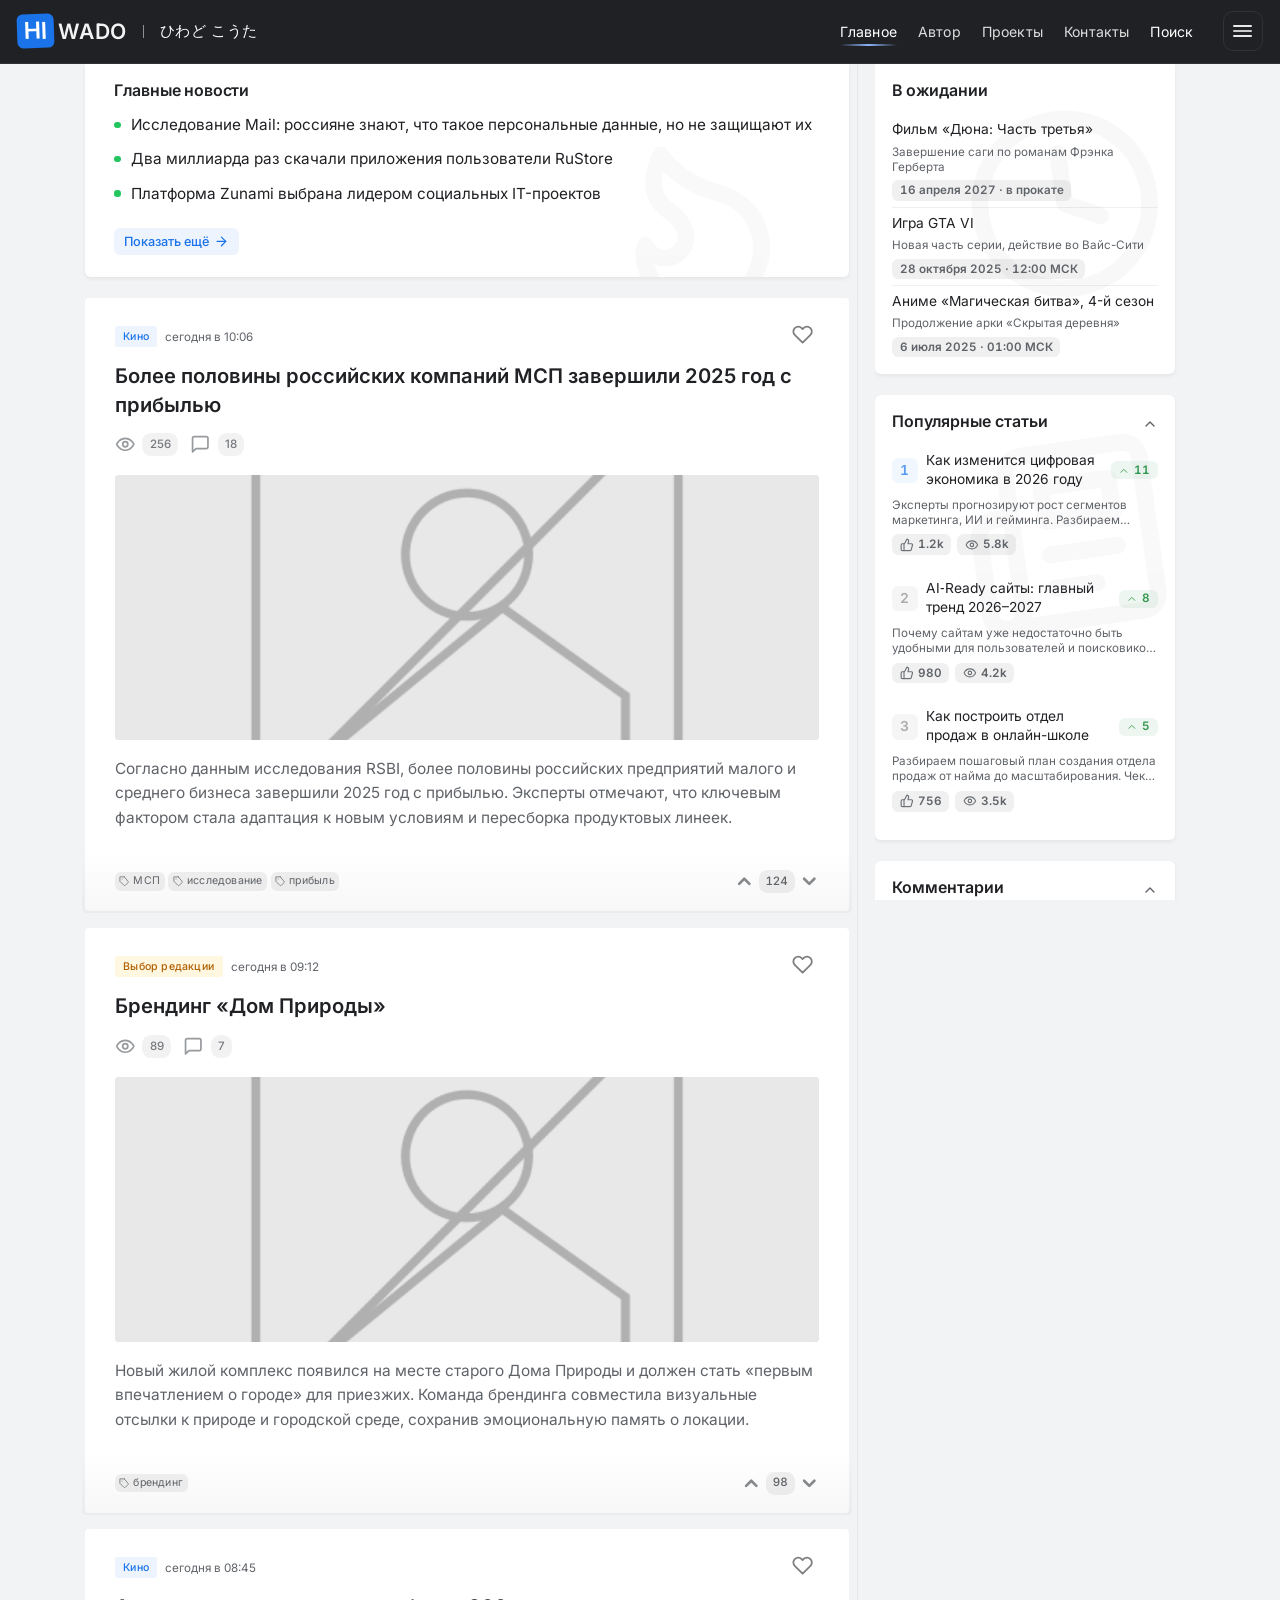
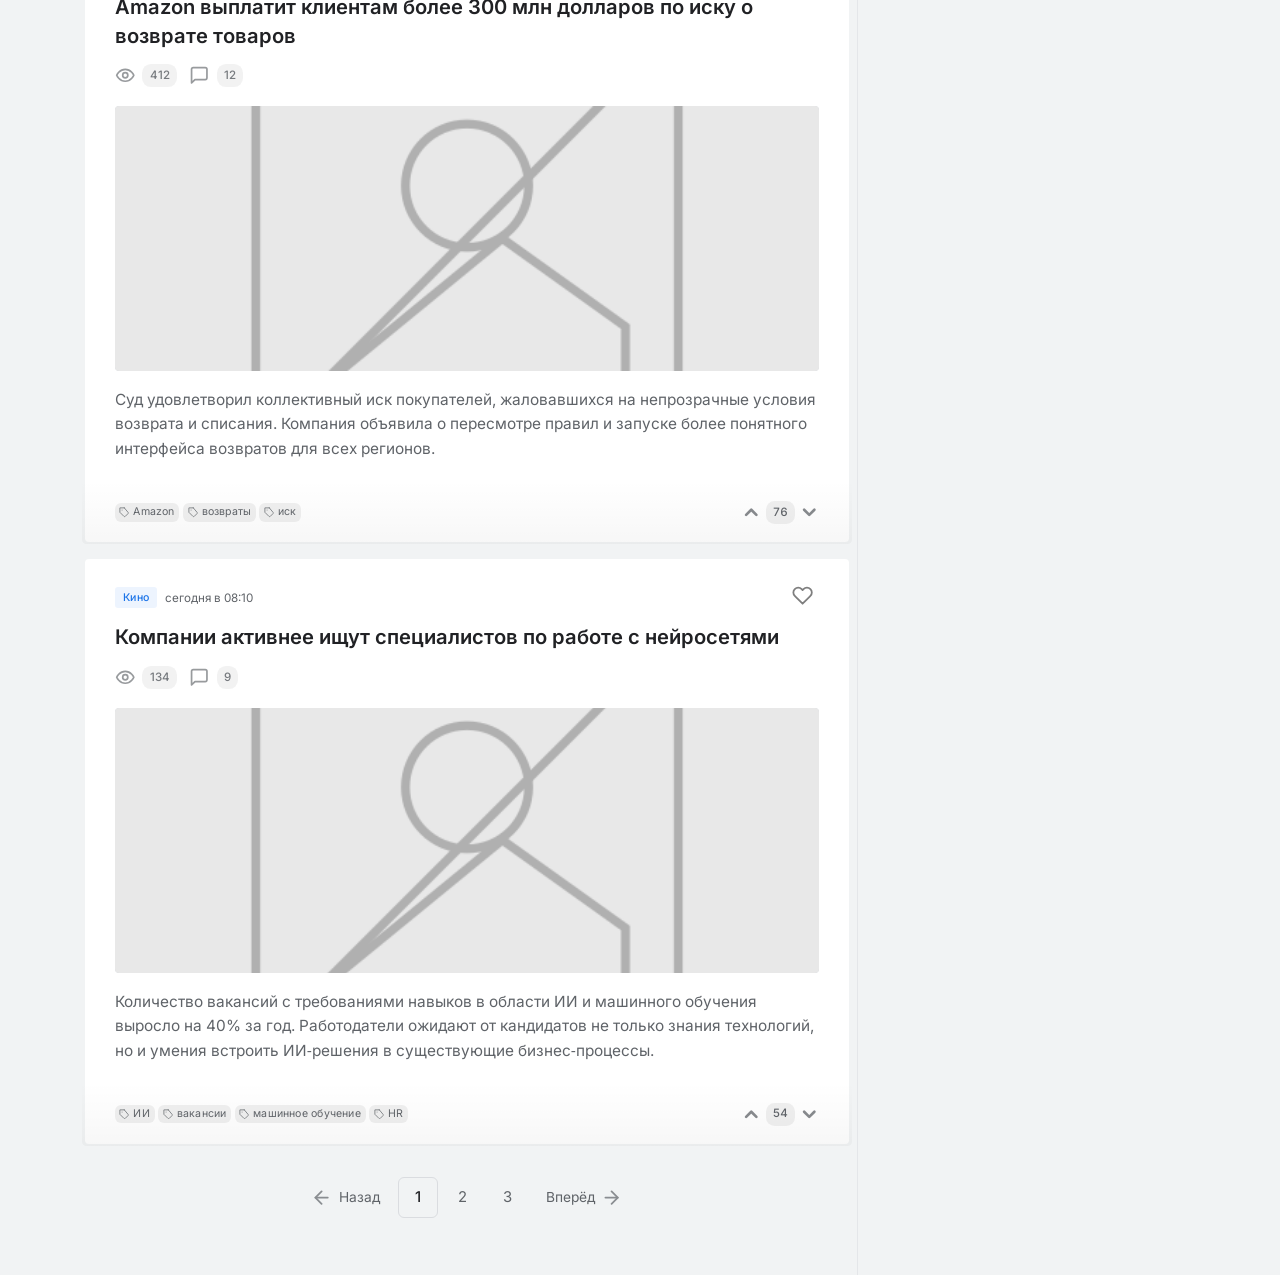
==== commit a90c8da5: "Оптимизация отступов" ====
--- a/index.html
+++ b/index.html
@@ -102,6 +102,10 @@
             <symbol id="icon-arrow-up" viewBox="0 0 24 24" fill="none" stroke="currentColor" stroke-width="2"
                 stroke-linecap="round" stroke-linejoin="round">
                 <path d="m18 15-6-6-6 6" />
+            </symbol>
+            <symbol id="icon-arrow-up-thick" viewBox="0 0 24 24" fill="none" stroke="currentColor"
+                stroke-linecap="round" stroke-linejoin="round">
+                <path d="m18 15-6-6-6 6" stroke-width="2.95" />
             </symbol>
             <symbol id="icon-clock" viewBox="0 0 24 24" fill="none" stroke="currentColor" stroke-width="2"
                 stroke-linecap="round" stroke-linejoin="round">
@@ -157,7 +161,7 @@
                             role="menuitem">Поиск</a>
                     </nav>
                     <div class="action-divider"></div>
-                    <a class="action-item" href="/register" role="menuitem">Регистрация</a>
+                    <a class="action-item action-item-register" href="/register" role="menuitem">Регистрация</a>
                     <a class="action-item action-item-primary" href="/login" role="menuitem">Войти</a>
                 </div>
             </details>
@@ -663,14 +667,10 @@
         <div class="divider" aria-hidden="true"></div>
 
         <aside class="aside">
-            <details class="widget widget--awaiting" open aria-labelledby="awaiting-title">
-                <summary class="widget-summary">
+            <div class="widget widget--awaiting widget--no-collapse" aria-labelledby="awaiting-title">
+                <div class="widget-summary">
                     <h4 id="awaiting-title">В ожидании</h4>
-                    <span class="widget-summary-icon" aria-hidden="true"><svg width="16" height="16" viewBox="0 0 24 24"
-                            fill="none" stroke="currentColor" stroke-width="2">
-                            <use href="#icon-chevron-down" />
-                        </svg></span>
-                </summary>
+                </div>
                 <div class="widget-content">
                     <span class="widget-awaiting-bg-icon" aria-hidden="true"><svg viewBox="0 0 24 24" fill="none"
                             stroke="currentColor" stroke-width="2" stroke-linecap="round" stroke-linejoin="round">
@@ -694,7 +694,7 @@
                         </li>
                     </ul>
                 </div>
-            </details>
+            </div>
 
             <details class="widget widget--popular-articles" open aria-labelledby="popular-articles-title">
                 <summary class="widget-summary">
@@ -716,8 +716,8 @@
                                 <span class="article-title">Как изменится цифровая экономика в 2026 году</span>
                                 <span class="up" aria-label="Поднялось на 11 позиций"><span class="icon icon--xs"
                                         aria-hidden="true"><svg viewBox="0 0 24 24" aria-hidden="true">
-                                        <use href="#icon-chevron-up" />
-                                    </svg></span> 11</span>
+                                            <use href="#icon-chevron-up" />
+                                        </svg></span> 11</span>
                                 <div class="article-main">
                                     <span class="article-excerpt">Эксперты прогнозируют рост сегментов маркетинга, ИИ и
                                         гейминга. Разбираем ключевые тренды, возможности для бизнеса и риски, о которых
@@ -747,8 +747,8 @@
                                 <span class="article-title">AI‑Ready сайты: главный тренд 2026–2027</span>
                                 <span class="up" aria-label="Поднялось на 8 позиций"><span class="icon icon--xs"
                                         aria-hidden="true"><svg viewBox="0 0 24 24" aria-hidden="true">
-                                        <use href="#icon-chevron-up" />
-                                    </svg></span> 8</span>
+                                            <use href="#icon-chevron-up" />
+                                        </svg></span> 8</span>
                                 <div class="article-main">
                                     <span class="article-excerpt">Почему сайтам уже недостаточно быть удобными для
                                         пользователей и поисковиков. Что такое AI‑Ready, как к этому готовиться и какие
@@ -778,8 +778,8 @@
                                 <span class="article-title">Как построить отдел продаж в онлайн-школе</span>
                                 <span class="up" aria-label="Поднялось на 5 позиций"><span class="icon icon--xs"
                                         aria-hidden="true"><svg viewBox="0 0 24 24" aria-hidden="true">
-                                        <use href="#icon-chevron-up" />
-                                    </svg></span> 5</span>
+                                            <use href="#icon-chevron-up" />
+                                        </svg></span> 5</span>
                                 <div class="article-main">
                                     <span class="article-excerpt">Разбираем пошаговый план создания отдела продаж от
                                         найма
@@ -830,11 +830,11 @@
                                             бизнеса.</span>
                                     </a>
                                     <span class="popular-rating" aria-label="Рейтинг: 124" title="Рейтинг">
-                                <span class="popular-rating-icon" aria-hidden="true"><svg viewBox="0 0 24 24" width="14"
-                                        height="14" aria-hidden="true">
-                                        <use href="#icon-thumb-up" />
-                                    </svg></span>
-                                <span class="popular-rating-value">124</span>
+                                        <span class="popular-rating-icon" aria-hidden="true"><svg viewBox="0 0 24 24"
+                                                width="14" height="14" aria-hidden="true">
+                                                <use href="#icon-thumb-up" />
+                                            </svg></span>
+                                        <span class="popular-rating-value">124</span>
                                     </span>
                                 </div>
                                 <div class="popular-head">
@@ -845,7 +845,9 @@
                                     <span class="popular-meta">
                                         <time class="popular-meta-time" datetime="2026-01-28T09:00:00"><span
                                                 class="icon icon--xs" aria-hidden="true"><svg viewBox="0 0 24 24"
-                                                    aria-hidden="true"><use href="#icon-clock" /></svg></span> 2 часа назад</time>
+                                                    aria-hidden="true">
+                                                    <use href="#icon-clock" />
+                                                </svg></span> 2 часа назад</time>
                                     </span>
                                 </div>
                             </div>
@@ -858,11 +860,11 @@
                                             условиям.</span>
                                     </a>
                                     <span class="popular-rating" aria-label="Рейтинг: 98" title="Рейтинг">
-                                <span class="popular-rating-icon" aria-hidden="true"><svg viewBox="0 0 24 24" width="14"
-                                        height="14" aria-hidden="true">
-                                        <use href="#icon-thumb-up" />
-                                    </svg></span>
-                                <span class="popular-rating-value">98</span>
+                                        <span class="popular-rating-icon" aria-hidden="true"><svg viewBox="0 0 24 24"
+                                                width="14" height="14" aria-hidden="true">
+                                                <use href="#icon-thumb-up" />
+                                            </svg></span>
+                                        <span class="popular-rating-value">98</span>
                                     </span>
                                 </div>
                                 <div class="popular-head">
@@ -873,7 +875,9 @@
                                     <span class="popular-meta">
                                         <time class="popular-meta-time" datetime="2026-01-28T08:00:00"><span
                                                 class="icon icon--xs" aria-hidden="true"><svg viewBox="0 0 24 24"
-                                                    aria-hidden="true"><use href="#icon-clock" /></svg></span> 3 часа назад</time>
+                                                    aria-hidden="true">
+                                                    <use href="#icon-clock" />
+                                                </svg></span> 3 часа назад</time>
                                     </span>
                                 </div>
                             </div>
@@ -886,11 +890,11 @@
                                             примеров.</span>
                                     </a>
                                     <span class="popular-rating" aria-label="Рейтинг: 76" title="Рейтинг">
-                                <span class="popular-rating-icon" aria-hidden="true"><svg viewBox="0 0 24 24" width="14"
-                                        height="14" aria-hidden="true">
-                                        <use href="#icon-thumb-up" />
-                                    </svg></span>
-                                <span class="popular-rating-value">76</span>
+                                        <span class="popular-rating-icon" aria-hidden="true"><svg viewBox="0 0 24 24"
+                                                width="14" height="14" aria-hidden="true">
+                                                <use href="#icon-thumb-up" />
+                                            </svg></span>
+                                        <span class="popular-rating-value">76</span>
                                     </span>
                                 </div>
                                 <div class="popular-head">
@@ -901,7 +905,9 @@
                                     <span class="popular-meta">
                                         <time class="popular-meta-time" datetime="2026-01-28T06:00:00"><span
                                                 class="icon icon--xs" aria-hidden="true"><svg viewBox="0 0 24 24"
-                                                    aria-hidden="true"><use href="#icon-clock" /></svg></span> 5 часов назад</time>
+                                                    aria-hidden="true">
+                                                    <use href="#icon-clock" />
+                                                </svg></span> 5 часов назад</time>
                                     </span>
                                 </div>
                             </div>
@@ -928,7 +934,7 @@
     <button class="scroll-top" type="button" aria-label="Прокрутить наверх">
         <span class="scroll-top-icon icon" aria-hidden="true"><svg width="24" height="24" viewBox="0 0 24 24"
                 aria-hidden="true" focusable="false">
-                <use href="#icon-arrow-up" />
+                <use href="#icon-arrow-up-thick" />
             </svg></span>
     </button>
 
--- a/styles/main.css
+++ b/styles/main.css
@@ -46,6 +46,9 @@
     --gray-700: #3c4043;
     --gray-900: #202124;
 
+    --topbar-height: 3.75375rem;
+    /* +10% по высоте */
+
     --shadow-md: 0 2px 4px rgba(0, 0, 0, 0.06);
     --shadow-lg: 0 4px 12px rgba(0, 0, 0, 0.08);
 }
@@ -104,6 +107,8 @@
     position: sticky;
     top: 0;
     z-index: 100;
+    display: flex;
+    align-items: center;
     background: var(--dark-bg);
     border-bottom: 1px solid var(--dark-border);
     box-shadow: none;
@@ -114,7 +119,7 @@
 .topbar-inner {
     max-width: 1470px;
     margin: 0 auto;
-    padding: var(--spacing-md) var(--spacing-lg);
+    padding: var(--spacing-sm) var(--spacing-lg);
     display: grid;
     grid-template-columns: auto 1fr auto;
     align-items: center;
@@ -558,8 +563,8 @@
     position: absolute;
     right: 0;
     top: calc(100% + 8px);
-    min-width: 13.75rem;
-    padding: 0.5rem;
+    min-width: 12.79rem;
+    padding: 0.47rem;
     border-radius: 6px;
     background: var(--card);
     border: 1px solid var(--border);
@@ -572,16 +577,24 @@
 
 .action-item {
     display: block;
-    padding: 0.75rem 0.625rem;
+    padding: 0.7rem 0.58rem;
     border-radius: 5px;
     text-decoration: none;
     color: var(--text);
-    font-size: 0.875rem;
+    font-size: 0.81rem;
     transition: background var(--transition-fast), color var(--transition-fast);
 }
 
 .action-item:hover {
     background: var(--bg);
+}
+
+.action-item-register {
+    background: var(--bg);
+}
+
+.action-item-register:hover {
+    background: rgba(0, 0, 0, 0.12);
 }
 
 .action-item-primary {
@@ -590,7 +603,7 @@
 }
 
 .action-item+.action-item {
-    margin-top: 0.375rem;
+    margin-top: 0.35rem;
 }
 
 .action-item-primary:hover {
@@ -605,21 +618,21 @@
     display: none;
     height: 1px;
     background: var(--border);
-    margin-block: 0.5rem;
+    margin-block: 0.47rem;
 }
 
 .scroll-top {
     position: fixed;
-    inset-inline-end: 0;
+    inset-inline-start: 0;
+    inset-inline-end: auto;
     inset-block: 0;
-    width: 2.5rem;
+    width: 3.25rem;
     height: 100dvh;
     border: none;
-    border-inline-start: 1px solid var(--border);
     border-radius: 0;
-    background: var(--card);
+    background: transparent;
     box-shadow: none;
-    color: var(--muted);
+    color: #fff;
     cursor: pointer;
     opacity: 0;
     pointer-events: none;
@@ -636,17 +649,28 @@
     align-items: center;
     justify-content: center;
     position: absolute;
-    top: calc(50% - 2rem - 1vh);
+    top: calc(50% - 1.8rem - 1vh);
     left: 50%;
     transform: translate(-50%, -50%);
-    width: 1.25rem;
-    height: 1.25rem;
-    color: inherit;
+    width: 1.8rem;
+    height: 1.8rem;
+    border-radius: 50%;
+    background: #d6d7d8;
+    color: #fff;
     pointer-events: none;
-    transition: transform var(--transition-fast), color var(--transition-fast);
+    transition: background var(--transition-fast);
     z-index: 100;
     opacity: 1;
     visibility: visible;
+    box-shadow: none;
+    filter: none;
+}
+
+.scroll-top .scroll-top-icon svg {
+    width: 1.07rem;
+    height: 1.07rem;
+    box-shadow: none;
+    filter: none;
 }
 
 .scroll-top.is-visible {
@@ -662,21 +686,21 @@
 }
 
 .scroll-top:hover {
-    background: var(--card);
-    color: var(--accent);
+    background: #e6e6e6;
+    color: #fff;
 }
 
 .scroll-top.is-visible:hover {
-    background: var(--card);
-    color: var(--muted);
+    background: #e6e6e6;
+    color: #fff;
 }
 
 .scroll-top:hover .scroll-top-icon {
-    transform: translate(-50%, calc(-50% - 0.25rem));
+    background: #b6b7b8;
 }
 
 .scroll-top.is-visible:hover .scroll-top-icon {
-    color: inherit;
+    color: #fff;
 }
 
 .menu {
@@ -697,7 +721,7 @@
     justify-content: center;
     color: var(--dark-text);
     text-decoration: none;
-    font-size: 0.875rem;
+    font-size: 0.83rem;
     position: relative;
     padding-block: var(--spacing-md);
     letter-spacing: 0.01em;
@@ -772,7 +796,6 @@
     width: 100%;
     min-width: 0;
     box-sizing: border-box;
-    contain: layout;
 }
 
 .divider {
@@ -818,8 +841,6 @@
     position: relative;
     overflow: hidden;
     background: var(--card);
-    border: 1px solid var(--border);
-    border-top: none;
     border-radius: 0 0 6px 6px;
     padding: 1.25rem 1.75rem;
     padding-top: var(--spacing-lg);
@@ -964,8 +985,7 @@
     background: var(--card);
     border-radius: 4px;
     padding: 1.5rem 1.75rem;
-    border: 1px solid var(--border);
-    transition: border-color var(--transition-fast), background var(--transition-fast);
+    transition: background var(--transition-fast);
     flex: 1 1 100%;
     min-width: 0;
     contain: layout style;
@@ -1759,7 +1779,6 @@
 
 .aside .widget {
     background: var(--card);
-    border: 1px solid var(--border);
     border-radius: 6px;
     padding: var(--spacing-lg);
     margin-bottom: var(--spacing-xl);
@@ -1773,17 +1792,29 @@
 
 .aside .widget:first-child {
     margin-top: 0;
+    border-top-left-radius: 0;
+    border-top-right-radius: 0;
+}
+
+.aside .widget--no-collapse {
+    grid-template-rows: auto 1fr;
+    opacity: 1;
+}
+
+.aside .widget--no-collapse .widget-summary {
+    cursor: default;
+    pointer-events: none;
 }
 
 .aside .widget[open] {
     grid-template-rows: auto 1fr;
 }
 
-.aside .widget:not([open]) {
+.aside details.widget:not([open]) {
     opacity: 0.5;
 }
 
-.aside .widget:not([open]):hover {
+.aside details.widget:not([open]):hover {
     opacity: 0.88;
 }
 
--- a/styles/responsive.css
+++ b/styles/responsive.css
@@ -961,53 +961,66 @@
     .scroll-top {
         position: fixed;
         inset-inline-end: 1.5rem;
+        inset-inline-start: auto;
         inset-block-end: 1.5rem;
         inset-block-start: auto;
-        inset-inline-start: auto;
         width: 2.25rem;
         height: 2.25rem;
-        border-radius: 8px;
-        border: 1px solid #d1d5db;
-        background: rgba(255, 255, 255, 0.95);
-        backdrop-filter: blur(10px);
-        box-shadow: none;
+        padding: 0;
+        border: none;
+        border-radius: 50%;
+        background: #d6d7d8;
         display: flex;
         align-items: center;
         justify-content: center;
         transition: all var(--transition-fast);
+        overflow: hidden;
     }
 
     .scroll-top .scroll-top-icon {
-        position: static;
-        top: auto;
-        left: auto;
-        transform: none;
+        position: absolute;
+        left: 50%;
+        top: 50%;
+        transform: translate(-50%, -50%);
+        width: 1.07rem;
+        height: 1.07rem;
+        margin: 0;
+        padding: 0;
+        display: flex;
+        align-items: center;
+        justify-content: center;
+        border-radius: 0;
+        background: transparent;
+        color: #fff;
         font-size: 1.25rem;
-        color: var(--gray-600);
-        font-weight: 500;
+        box-shadow: none;
+        filter: none;
+        line-height: 0;
+    }
+
+    .scroll-top .scroll-top-icon svg {
+        width: 100%;
+        height: 100%;
+        display: block;
+        box-shadow: none;
+        filter: none;
     }
 
     .scroll-top:hover {
-        background: rgba(255, 255, 255, 1);
-        border-color: var(--gray-400);
-        box-shadow: none;
-        transform: translateY(-2px);
+        background: #b6b7b8;
     }
 
     .scroll-top:hover .scroll-top-icon {
-        transform: translateY(-0.125rem);
-        color: var(--gray-900);
+        background: transparent;
+        color: #fff;
     }
 
     .scroll-top.is-visible:hover {
-        background: rgba(255, 255, 255, 0.95);
-        border-color: #d1d5db;
-        transform: none;
+        background: #b6b7b8;
     }
 
     .scroll-top.is-visible:hover .scroll-top-icon {
-        color: var(--gray-600);
-        transform: none;
+        color: #fff;
     }
 }
 
@@ -1016,18 +1029,18 @@
     /* Полоса «наверх» — от 1026px; на 1024–1025 показывается кнопка */
     .scroll-top {
         position: fixed;
-        inset-inline-end: 0;
+        inset-inline-start: 0;
+        inset-inline-end: auto;
         inset-block: 0;
-        width: 1.5rem;
+        width: 3.25rem;
         height: 100dvh;
         border: none;
-        border-inline-start: 1px solid var(--border);
         background: transparent;
         display: flex;
         align-items: center;
         justify-content: center;
-        color: var(--gray-400);
-        transition: color 0.12s ease;
+        color: #fff;
+        transition: color 0.12s ease, background 0.2s ease;
     }
 
     .scroll-top .scroll-top-icon {
@@ -1035,33 +1048,62 @@
         top: 50%;
         left: 50%;
         transform: translate(-50%, -50%);
-        width: 0.875rem;
-        height: 0.875rem;
+        width: 1.8rem;
+        height: 1.8rem;
+        border-radius: 50%;
+        background: #d6d7d8;
         display: flex;
-        color: inherit;
+        align-items: center;
+        justify-content: center;
+        color: #fff;
+        transition: background 0.2s ease;
+        box-shadow: none;
+        filter: none;
+    }
+
+    .scroll-top .scroll-top-icon svg {
+        width: 1.07rem;
+        height: 1.07rem;
+        box-shadow: none;
+        filter: none;
     }
 
     .scroll-top:hover {
-        color: var(--gray-600);
+        background: #e6e6e6;
+        color: #fff;
+    }
+
+    .scroll-top:hover .scroll-top-icon {
+        background: #b6b7b8;
     }
 
     .page {
         padding: 0 5em;
         max-width: calc(1470px * 0.85 * 1.07 * 0.95 * 1.02);
         grid-template-columns: 1fr 1px 320px;
+        column-gap: var(--spacing-lg);
+        overflow: visible;
+        contain: none;
+    }
+
+    main.page {
+        overflow: visible;
+        contain: none;
     }
 
     .divider {
         display: block;
     }
 
+    /* fixed вместо sticky — убирает прыжок при скролле */
     .aside {
-        position: sticky;
-        top: 76px;
-        max-height: calc(100vh - 76px);
+        position: fixed;
+        top: var(--topbar-height, 4.75rem);
+        right: calc((100vw - min(1470px * 0.85 * 1.07 * 0.95 * 1.02, 100vw)) / 2 + 5em);
+        width: 320px;
+        max-height: calc(100vh - var(--topbar-height, 4.75rem));
         overflow-y: auto;
         overflow-x: hidden;
-        align-self: start;
         padding-right: 0.625rem;
         scrollbar-width: thin;
         scrollbar-gutter: stable;
@@ -1070,6 +1112,7 @@
 
     .main {
         padding-bottom: 4vh;
+        margin-right: calc(-0.5 * var(--spacing-lg));
     }
 
     .aside::-webkit-scrollbar {
@@ -1121,6 +1164,12 @@
         align-items: start;
     }
 
+    .topbar {
+        contain: none;
+        min-height: var(--topbar-height, 4.75rem);
+        box-sizing: border-box;
+    }
+
     .topbar-inner {
         grid-template-columns: auto minmax(560px, 1fr) auto;
     }
@@ -1131,7 +1180,7 @@
     }
 
     .menu a {
-        font-size: 0.875rem;
+        font-size: 0.83rem;
     }
 }
 
@@ -1141,52 +1190,66 @@
     .scroll-top {
         position: fixed;
         inset-inline-end: 1.5rem;
+        inset-inline-start: auto;
         inset-block-end: 1.5rem;
         inset-block-start: auto;
-        inset-inline-start: auto;
         width: 2.25rem;
         height: 2.25rem;
-        border-radius: 8px;
-        border: 1px solid #d1d5db;
-        background: rgba(255, 255, 255, 0.95);
-        backdrop-filter: blur(10px);
-        box-shadow: none;
+        padding: 0;
+        border: none;
+        border-radius: 50%;
+        background: #d6d7d8;
         display: flex;
         align-items: center;
         justify-content: center;
-        color: var(--gray-600);
+        color: #fff;
         transition: all var(--transition-fast);
+        overflow: hidden;
     }
 
     .scroll-top .scroll-top-icon {
-        position: static;
-        top: auto;
-        left: auto;
-        transform: none;
+        position: absolute;
+        left: 50%;
+        top: 50%;
+        transform: translate(-50%, -50%);
+        width: 1.07rem;
+        height: 1.07rem;
+        margin: 0;
+        padding: 0;
+        display: flex;
+        align-items: center;
+        justify-content: center;
+        border-radius: 0;
+        background: transparent;
+        color: #fff;
         font-size: 1.25rem;
-        font-weight: 500;
-        color: inherit;
+        box-shadow: none;
+        filter: none;
+        line-height: 0;
+    }
+
+    .scroll-top .scroll-top-icon svg {
+        width: 100%;
+        height: 100%;
+        display: block;
+        box-shadow: none;
+        filter: none;
     }
 
     .scroll-top:hover {
-        background: rgba(255, 255, 255, 1);
-        border-color: var(--gray-400);
-        transform: translateY(-2px);
+        background: #b6b7b8;
     }
 
     .scroll-top:hover .scroll-top-icon {
-        transform: translateY(-0.125rem);
-        color: var(--gray-900);
+        background: transparent;
+        color: #fff;
     }
 
     .scroll-top.is-visible:hover {
-        background: rgba(255, 255, 255, 0.95);
-        border-color: #d1d5db;
-        transform: none;
+        background: #b6b7b8;
     }
 
     .scroll-top.is-visible:hover .scroll-top-icon {
-        color: var(--gray-600);
-        transform: none;
+        color: #fff;
     }
 }
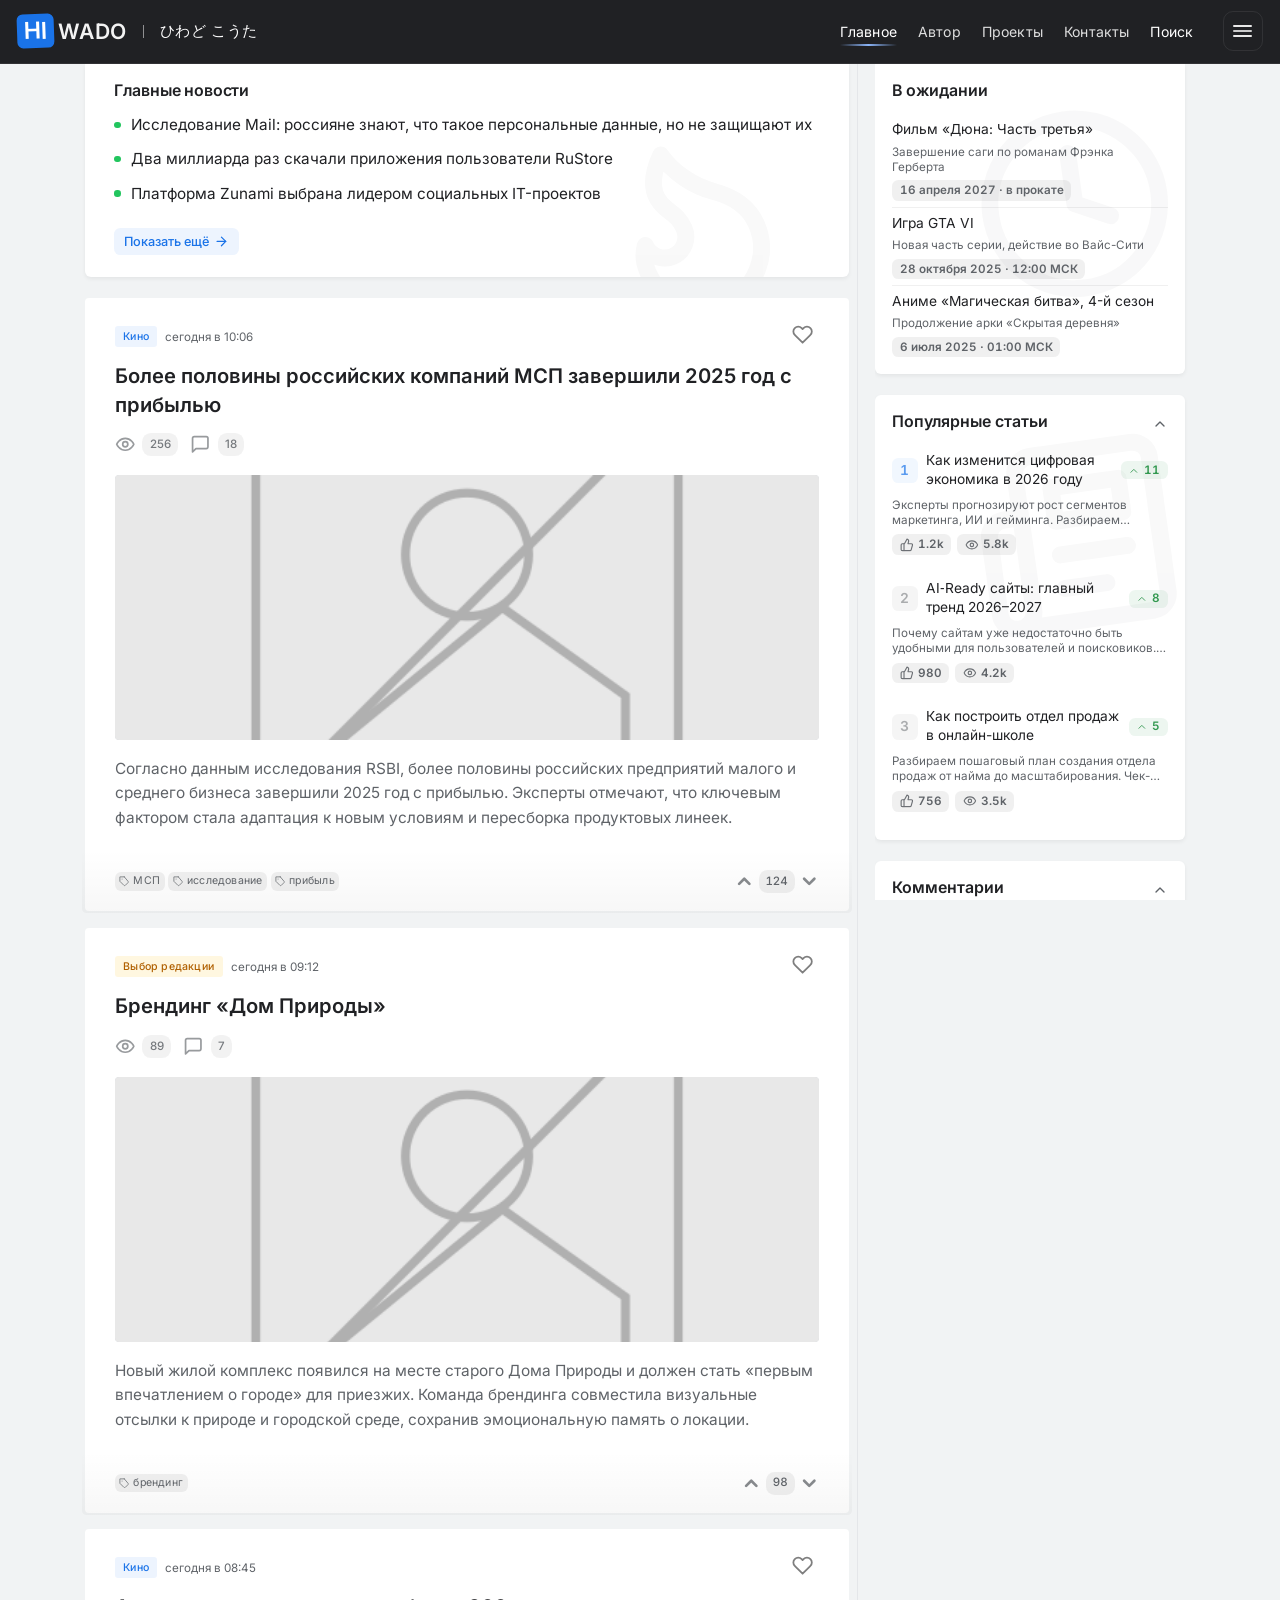
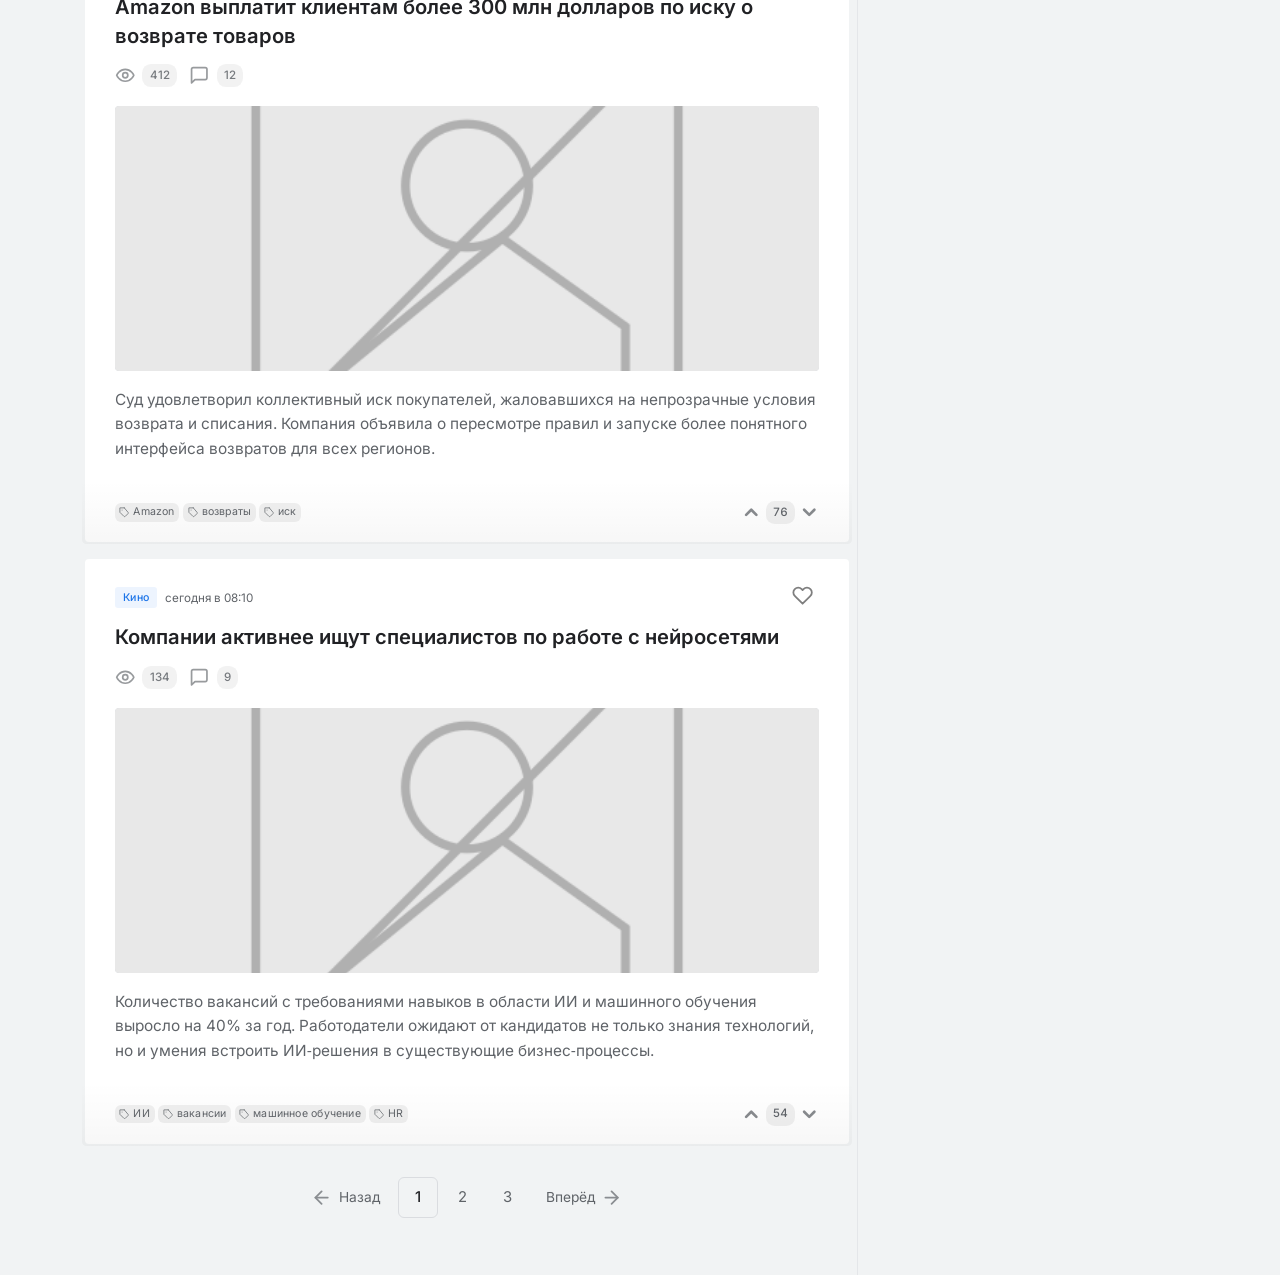
==== commit 54a204d9: "Validation completed" ====
--- a/index.html
+++ b/index.html
@@ -121,6 +121,11 @@
                 stroke-linecap="round" stroke-linejoin="round">
                 <path d="M12 2H2v10l9.29 9.29a2 2 0 0 0 2.82 0l6.42-6.42a2 2 0 0 0 0-2.82L12 2Z" />
                 <path d="M7 7h.01" />
+            </symbol>
+            <symbol id="icon-author" viewBox="0 0 24 24" fill="none" stroke="currentColor" stroke-width="2"
+                stroke-linecap="round" stroke-linejoin="round">
+                <path d="M12 22c5.523 0 10-4.477 10-10S17.523 2 12 2 2 6.477 2 12s4.477 10 10 10z" />
+                <path d="m9 12 2 2 4-4" />
             </symbol>
         </defs>
     </svg>
@@ -235,7 +240,7 @@
     </div>
 
     <main class="page">
-        <section class="main">
+        <div class="main">
             <section class="hot-news" aria-labelledby="hot-news-title">
                 <span class="hot-news-bg-icon" aria-hidden="true"><svg viewBox="0 0 24 24" fill="none"
                         stroke="currentColor" stroke-width="2" stroke-linecap="round" stroke-linejoin="round">
@@ -244,21 +249,21 @@
                 <h3 id="hot-news-title">Главные новости</h3>
 
                 <article class="hot-item">
-                    <a class="hot-title" href="/news/mail-research">
+                    <h2 class="hot-title-wrap"><a class="hot-title" href="fullnews.html">
                         Исследование Mail: россияне знают, что такое персональные данные, но не защищают их
-                    </a>
+                    </a></h2>
                 </article>
 
                 <article class="hot-item">
-                    <a class="hot-title" href="/news/rustore-downloads">
+                    <h2 class="hot-title-wrap"><a class="hot-title" href="fullnews.html">
                         Два миллиарда раз скачали приложения пользователи RuStore
-                    </a>
+                    </a></h2>
                 </article>
 
                 <article class="hot-item">
-                    <a class="hot-title" href="/news/zunami-leader">
+                    <h2 class="hot-title-wrap"><a class="hot-title" href="fullnews.html">
                         Платформа Zunami выбрана лидером социальных IT-проектов
-                    </a>
+                    </a></h2>
                 </article>
 
                 <a class="more" href="/news">Показать ещё <span class="icon icon--sm" aria-hidden="true"><svg width="20"
@@ -284,11 +289,11 @@
                     <div class="card-content">
                         <div class="card-text">
                             <h2 itemprop="headline">
-                                <a href="/news/msb-profit-2025" itemprop="url">Более половины российских компаний МСП
+                                <a href="fullnews.html" itemprop="url">Более половины российских компаний МСП
                                     завершили 2025 год с прибылью</a>
                             </h2>
-                            <div class="card-stats" aria-label="Просмотры и комментарии">
-                                <span class="views-stat" aria-label="Просмотры: 256"><span class="views-tooltip"
+                            <div class="card-stats">
+                                <span class="views-stat"><span class="views-tooltip"
                                         aria-hidden="true">Количество просмотров</span><span class="views-inner"><span
                                             class="icon icon--sm" aria-hidden="true"><svg width="20" height="20"
                                                 viewBox="0 0 24 24" aria-hidden="true" focusable="false">
@@ -315,7 +320,7 @@
                         </div>
                     </div>
 
-                    <div class="card-footer" aria-label="Действия с новостью">
+                    <div class="card-footer">
                         <span class="card-footer-tags">
                             <a href="/tag/msb" class="tag"><span class="card-footer-tags-icon" aria-hidden="true"><svg
                                         width="12" height="12" viewBox="0 0 24 24" aria-hidden="true">
@@ -380,10 +385,10 @@
                     <div class="card-content">
                         <div class="card-text">
                             <h2 itemprop="headline">
-                                <a href="/news/nature-house-branding" itemprop="url">Брендинг «Дом Природы»</a>
+                                <a href="fullnews.html" itemprop="url">Брендинг «Дом Природы»</a>
                             </h2>
-                            <div class="card-stats" aria-label="Просмотры и комментарии">
-                                <span class="views-stat" aria-label="Просмотры: 89"><span class="views-tooltip"
+                            <div class="card-stats">
+                                <span class="views-stat"><span class="views-tooltip"
                                         aria-hidden="true">Количество просмотров</span><span class="views-inner"><span
                                             class="icon icon--sm" aria-hidden="true"><svg width="20" height="20"
                                                 viewBox="0 0 24 24" aria-hidden="true" focusable="false">
@@ -409,7 +414,7 @@
                         </div>
                     </div>
 
-                    <div class="card-footer" aria-label="Действия с новостью">
+                    <div class="card-footer">
                         <span class="card-footer-tags">
                             <a href="/tag/branding" class="tag"><span class="card-footer-tags-icon"
                                     aria-hidden="true"><svg width="12" height="12" viewBox="0 0 24 24"
@@ -465,12 +470,12 @@
                     <div class="card-content">
                         <div class="card-text">
                             <h2 itemprop="headline">
-                                <a href="/news/amazon-refund" itemprop="url">Amazon выплатит клиентам более 300 млн
+                                <a href="fullnews.html" itemprop="url">Amazon выплатит клиентам более 300 млн
                                     долларов
                                     по иску о возврате товаров</a>
                             </h2>
-                            <div class="card-stats" aria-label="Просмотры и комментарии">
-                                <span class="views-stat" aria-label="Просмотры: 412"><span class="views-tooltip"
+                            <div class="card-stats">
+                                <span class="views-stat"><span class="views-tooltip"
                                         aria-hidden="true">Количество просмотров</span><span class="views-inner"><span
                                             class="icon icon--sm" aria-hidden="true"><svg width="20" height="20"
                                                 viewBox="0 0 24 24" aria-hidden="true" focusable="false">
@@ -496,7 +501,7 @@
                         </div>
                     </div>
 
-                    <div class="card-footer" aria-label="Действия с новостью">
+                    <div class="card-footer">
                         <span class="card-footer-tags">
                             <a href="/tag/amazon" class="tag"><span class="card-footer-tags-icon"
                                     aria-hidden="true"><svg width="12" height="12" viewBox="0 0 24 24"
@@ -561,12 +566,12 @@
                     <div class="card-content">
                         <div class="card-text">
                             <h2 itemprop="headline">
-                                <a href="/news/ai-specialists-demand" itemprop="url">Компании активнее ищут специалистов
+                                <a href="fullnews.html" itemprop="url">Компании активнее ищут специалистов
                                     по
                                     работе с нейросетями</a>
                             </h2>
-                            <div class="card-stats" aria-label="Просмотры и комментарии">
-                                <span class="views-stat" aria-label="Просмотры: 134"><span class="views-tooltip"
+                            <div class="card-stats">
+                                <span class="views-stat"><span class="views-tooltip"
                                         aria-hidden="true">Количество просмотров</span><span class="views-inner"><span
                                             class="icon icon--sm" aria-hidden="true"><svg width="20" height="20"
                                                 viewBox="0 0 24 24" aria-hidden="true" focusable="false">
@@ -592,7 +597,7 @@
                         </div>
                     </div>
 
-                    <div class="card-footer" aria-label="Действия с новостью">
+                    <div class="card-footer">
                         <span class="card-footer-tags">
                             <a href="/tag/ai" class="tag"><span class="card-footer-tags-icon" aria-hidden="true"><svg
                                         width="12" height="12" viewBox="0 0 24 24" aria-hidden="true">
@@ -662,14 +667,14 @@
                         </svg></span>
                 </a>
             </nav>
-        </section>
+        </div>
 
         <div class="divider" aria-hidden="true"></div>
 
         <aside class="aside">
-            <div class="widget widget--awaiting widget--no-collapse" aria-labelledby="awaiting-title">
+            <div class="widget widget--awaiting widget--no-collapse" role="region" aria-labelledby="awaiting-title">
                 <div class="widget-summary">
-                    <h4 id="awaiting-title">В ожидании</h4>
+                    <h3 id="awaiting-title">В ожидании</h3>
                 </div>
                 <div class="widget-content">
                     <span class="widget-awaiting-bg-icon" aria-hidden="true"><svg viewBox="0 0 24 24" fill="none"
@@ -698,7 +703,7 @@
 
             <details class="widget widget--popular-articles" open aria-labelledby="popular-articles-title">
                 <summary class="widget-summary">
-                    <h4 id="popular-articles-title">Популярные статьи</h4>
+                    <h3 id="popular-articles-title">Популярные статьи</h3>
                     <span class="widget-summary-icon" aria-hidden="true"><svg width="16" height="16" viewBox="0 0 24 24"
                             fill="none" stroke="currentColor" stroke-width="2">
                             <use href="#icon-chevron-down" />
@@ -712,9 +717,9 @@
                     <ul class="popular-articles">
                         <li class="article-item">
                             <a class="article-link" href="/articles/digital-economy-2026">
-                                <span class="article-rank" aria-label="Рейтинг: 1">1</span>
+                                <span class="article-rank">1</span>
                                 <span class="article-title">Как изменится цифровая экономика в 2026 году</span>
-                                <span class="up" aria-label="Поднялось на 11 позиций"><span class="icon icon--xs"
+                                <span class="up"><span class="icon icon--xs"
                                         aria-hidden="true"><svg viewBox="0 0 24 24" aria-hidden="true">
                                             <use href="#icon-chevron-up" />
                                         </svg></span> 11</span>
@@ -722,15 +727,15 @@
                                     <span class="article-excerpt">Эксперты прогнозируют рост сегментов маркетинга, ИИ и
                                         гейминга. Разбираем ключевые тренды, возможности для бизнеса и риски, о которых
                                         стоит подумать уже сейчас.</span>
-                                    <span class="article-meta" aria-label="Статистика: 1200 нравится, 5800 просмотров">
-                                        <span class="article-meta-item" aria-label="Нравится: 1200">
+                                    <span class="article-meta">
+                                        <span class="article-meta-item">
                                             <span class="article-meta-icon icon icon--xs" aria-hidden="true"><svg
                                                     viewBox="0 0 24 24" aria-hidden="true">
                                                     <use href="#icon-thumb-up" />
                                                 </svg></span>
                                             <span class="article-meta-value">1.2k</span>
                                         </span>
-                                        <span class="article-meta-item" aria-label="Просмотры: 5800">
+                                        <span class="article-meta-item">
                                             <span class="article-meta-icon icon icon--xs" aria-hidden="true"><svg
                                                     viewBox="0 0 24 24" aria-hidden="true">
                                                     <use href="#icon-eye" />
@@ -743,9 +748,9 @@
                         </li>
                         <li class="article-item">
                             <a class="article-link" href="/articles/ai-ready-sites">
-                                <span class="article-rank" aria-label="Рейтинг: 2">2</span>
+                                <span class="article-rank">2</span>
                                 <span class="article-title">AI‑Ready сайты: главный тренд 2026–2027</span>
-                                <span class="up" aria-label="Поднялось на 8 позиций"><span class="icon icon--xs"
+                                <span class="up"><span class="icon icon--xs"
                                         aria-hidden="true"><svg viewBox="0 0 24 24" aria-hidden="true">
                                             <use href="#icon-chevron-up" />
                                         </svg></span> 8</span>
@@ -753,15 +758,15 @@
                                     <span class="article-excerpt">Почему сайтам уже недостаточно быть удобными для
                                         пользователей и поисковиков. Что такое AI‑Ready, как к этому готовиться и какие
                                         шаги предпринять в первую очередь.</span>
-                                    <span class="article-meta" aria-label="Статистика: 980 нравится, 4200 просмотров">
-                                        <span class="article-meta-item" aria-label="Нравится: 980">
+                                    <span class="article-meta">
+                                        <span class="article-meta-item">
                                             <span class="article-meta-icon icon icon--xs" aria-hidden="true"><svg
                                                     viewBox="0 0 24 24" aria-hidden="true">
                                                     <use href="#icon-thumb-up" />
                                                 </svg></span>
                                             <span class="article-meta-value">980</span>
                                         </span>
-                                        <span class="article-meta-item" aria-label="Просмотры: 4200">
+                                        <span class="article-meta-item">
                                             <span class="article-meta-icon icon icon--xs" aria-hidden="true"><svg
                                                     viewBox="0 0 24 24" aria-hidden="true">
                                                     <use href="#icon-eye" />
@@ -774,9 +779,9 @@
                         </li>
                         <li class="article-item">
                             <a class="article-link" href="/articles/sales-department-online-school">
-                                <span class="article-rank" aria-label="Рейтинг: 3">3</span>
+                                <span class="article-rank">3</span>
                                 <span class="article-title">Как построить отдел продаж в онлайн-школе</span>
-                                <span class="up" aria-label="Поднялось на 5 позиций"><span class="icon icon--xs"
+                                <span class="up"><span class="icon icon--xs"
                                         aria-hidden="true"><svg viewBox="0 0 24 24" aria-hidden="true">
                                             <use href="#icon-chevron-up" />
                                         </svg></span> 5</span>
@@ -785,15 +790,15 @@
                                         найма
                                         до масштабирования. Чек-листы, скрипты, метрики эффективности и типичные ошибки,
                                         которых лучше избегать.</span>
-                                    <span class="article-meta" aria-label="Статистика: 756 нравится, 3500 просмотров">
-                                        <span class="article-meta-item" aria-label="Нравится: 756">
+                                    <span class="article-meta">
+                                        <span class="article-meta-item">
                                             <span class="article-meta-icon icon icon--xs" aria-hidden="true"><svg
                                                     viewBox="0 0 24 24" aria-hidden="true">
                                                     <use href="#icon-thumb-up" />
                                                 </svg></span>
                                             <span class="article-meta-value">756</span>
                                         </span>
-                                        <span class="article-meta-item" aria-label="Просмотры: 3500">
+                                        <span class="article-meta-item">
                                             <span class="article-meta-icon icon icon--xs" aria-hidden="true"><svg
                                                     viewBox="0 0 24 24" aria-hidden="true">
                                                     <use href="#icon-eye" />
@@ -822,14 +827,14 @@
                             <use href="#icon-comment" />
                         </svg></span>
                     <ul class="popular">
-                        <li class="popular-item">
+                        <li class="popular-item" itemscope itemtype="https://schema.org/Comment">
                             <div class="popular-main">
                                 <div class="popular-body">
                                     <a class="popular-link" href="/comments/1">
                                         <span class="popular-text">Отличная статья! Очень полезная информация для
                                             бизнеса.</span>
                                     </a>
-                                    <span class="popular-rating" aria-label="Рейтинг: 124" title="Рейтинг">
+                                    <span class="popular-rating" title="Рейтинг">
                                         <span class="popular-rating-icon" aria-hidden="true"><svg viewBox="0 0 24 24"
                                                 width="14" height="14" aria-hidden="true">
                                                 <use href="#icon-thumb-up" />
@@ -852,14 +857,14 @@
                                 </div>
                             </div>
                         </li>
-                        <li class="popular-item">
+                        <li class="popular-item" itemscope itemtype="https://schema.org/Comment">
                             <div class="popular-main">
                                 <div class="popular-body">
                                     <a class="popular-link" href="/comments/2">
                                         <span class="popular-text">Согласна с автором, особенно про адаптацию к новым
                                             условиям.</span>
                                     </a>
-                                    <span class="popular-rating" aria-label="Рейтинг: 98" title="Рейтинг">
+                                    <span class="popular-rating" title="Рейтинг">
                                         <span class="popular-rating-icon" aria-hidden="true"><svg viewBox="0 0 24 24"
                                                 width="14" height="14" aria-hidden="true">
                                                 <use href="#icon-thumb-up" />
@@ -882,14 +887,14 @@
                                 </div>
                             </div>
                         </li>
-                        <li class="popular-item">
+                        <li class="popular-item" itemscope itemtype="https://schema.org/Comment">
                             <div class="popular-main">
                                 <div class="popular-body">
                                     <a class="popular-link" href="/comments/3">
                                         <span class="popular-text">Интересный взгляд на проблему. Хотелось бы больше
                                             примеров.</span>
                                     </a>
-                                    <span class="popular-rating" aria-label="Рейтинг: 76" title="Рейтинг">
+                                    <span class="popular-rating" title="Рейтинг">
                                         <span class="popular-rating-icon" aria-hidden="true"><svg viewBox="0 0 24 24"
                                                 width="14" height="14" aria-hidden="true">
                                                 <use href="#icon-thumb-up" />
@@ -942,7 +947,7 @@
         aria-label="Просмотр изображения">
         <div class="lightbox-backdrop"></div>
         <div class="lightbox-content">
-            <img class="lightbox-img" alt="" decoding="async">
+            <img class="lightbox-img" alt="" src="[data-uri]" decoding="async" tabindex="-1">
         </div>
     </div>
 
--- a/styles/main.css
+++ b/styles/main.css
@@ -1,5 +1,3 @@
-@layer base, components, utilities;
-
 :root {
     --bg: #f1f3f4;
     --card: #ffffff;
@@ -47,7 +45,6 @@
     --gray-900: #202124;
 
     --topbar-height: 3.75375rem;
-    /* +10% по высоте */
 
     --shadow-md: 0 2px 4px rgba(0, 0, 0, 0.06);
     --shadow-lg: 0 4px 12px rgba(0, 0, 0, 0.08);
@@ -77,30 +74,28 @@
     height: 1.25rem;
 }
 
-@layer base {
-
-    *,
-    *::before,
-    *::after {
-        box-sizing: border-box;
-    }
-
-    html {
-        font-size: 106%;
-        scroll-behavior: smooth;
-        -webkit-text-size-adjust: 100%;
-        text-size-adjust: 100%;
-    }
-
-    body {
-        margin: 0;
-        font-family: Inter, -apple-system, BlinkMacSystemFont, "Segoe UI", Roboto, sans-serif;
-        background: var(--bg);
-        color: var(--text);
-        -webkit-font-smoothing: antialiased;
-        -moz-osx-font-smoothing: grayscale;
-        text-rendering: optimizeLegibility;
-    }
+*,
+*::before,
+*::after {
+    box-sizing: border-box;
+}
+
+html {
+    font-size: 106%;
+    scroll-behavior: smooth;
+    -webkit-text-size-adjust: 100%;
+    text-size-adjust: 100%;
+    overflow-y: scroll;
+}
+
+body {
+    margin: 0;
+    font-family: Inter, -apple-system, BlinkMacSystemFont, "Segoe UI", Roboto, sans-serif;
+    background: var(--bg);
+    color: var(--text);
+    -webkit-font-smoothing: antialiased;
+    -moz-osx-font-smoothing: grayscale;
+    text-rendering: optimizeLegibility;
 }
 
 .topbar {
@@ -798,6 +793,12 @@
     box-sizing: border-box;
 }
 
+@media (min-width: 1026px) {
+    .page {
+        padding: 0 5.5em;
+    }
+}
+
 .divider {
     display: none;
     background: rgba(212, 214, 217, 0.43);
@@ -807,6 +808,803 @@
 
 .main {
     margin-top: 0;
+}
+
+.profile-main {
+    margin-top: 0;
+}
+
+.profile-wrapper {
+    margin-bottom: var(--spacing-lg);
+    width: 100%;
+    border-radius: 0 0 8px 8px;
+    overflow: hidden;
+    background: var(--card);
+    box-sizing: border-box;
+}
+
+.profile-cover {
+    width: 100%;
+    min-height: 160px;
+    background-repeat: no-repeat;
+    background-position: center;
+    background-size: cover;
+    background-color: var(--bg);
+}
+
+.profile-cover--placeholder {
+    background-image: linear-gradient(165deg, rgba(26, 115, 232, 0.06) 0%, transparent 55%);
+}
+
+.profile-card {
+    padding: 0 1.75rem 1.5rem;
+    padding-top: 1rem;
+    margin-top: -36px;
+    position: relative;
+    z-index: 1;
+    box-sizing: border-box;
+    width: 100%;
+}
+
+.profile-header {
+    display: flex;
+    flex-direction: column;
+    gap: 1.5rem;
+}
+
+.profile-identity {
+    display: flex;
+    flex-wrap: wrap;
+    gap: 1.25rem 1.5rem;
+    align-items: flex-start;
+}
+
+.profile-avatar-wrap {
+    flex-shrink: 0;
+    display: flex;
+    flex-direction: column;
+    align-items: center;
+    gap: 0.5rem;
+    margin-top: -0.5rem;
+}
+
+.profile-avatar {
+    width: 128px;
+    height: 128px;
+    border-radius: 50%;
+    object-fit: cover;
+    display: block;
+    background: transparent;
+    border: 0;
+    box-shadow: 0 0 0 4px #fff;
+}
+
+.profile-actions--under-avatar {
+    display: flex;
+    gap: 0.5rem;
+}
+
+.profile-action-hint {
+    position: relative;
+    display: inline-flex;
+    cursor: help;
+}
+
+.profile-action-hint:hover .profile-detail-tooltip {
+    opacity: 1;
+    visibility: visible;
+}
+
+.profile-actions--under-avatar .profile-action--icon,
+.profile-action--icon {
+    width: 31px;
+    height: 31px;
+    min-width: 31px;
+    min-height: 31px;
+    padding: 0 !important;
+    border-radius: 50%;
+    display: inline-flex;
+    align-items: center;
+    justify-content: center;
+    border: none;
+    outline: none;
+    background: transparent;
+    color: var(--muted);
+    cursor: pointer;
+    text-decoration: none;
+    transition: color var(--transition-fast);
+    box-sizing: border-box;
+}
+
+.profile-action--icon .icon {
+    color: currentColor;
+}
+
+.profile-action--icon:hover {
+    color: var(--accent);
+}
+
+a.profile-action--icon:hover {
+    color: var(--accent);
+}
+
+.profile-info {
+    width: 100%;
+    min-width: 0;
+    padding-top: 0.75rem;
+}
+
+.profile-intro {
+    flex: 1 1 240px;
+    min-width: 0;
+    margin: 2.25rem 0 0;
+    padding: 0;
+    font-size: 1.05rem;
+}
+
+.profile-name-row {
+    display: inline-flex;
+    align-items: center;
+    gap: 0.5rem;
+    flex-wrap: wrap;
+    margin-bottom: 0.15rem;
+}
+
+.profile-name {
+    margin: 0;
+    font-size: 1.125em;
+    font-weight: 600;
+    line-height: 1.3;
+    color: var(--text);
+}
+
+.profile-status-badge {
+    display: inline-block;
+    padding: 0.2rem 0.5rem;
+    font-size: 0.625em;
+    font-weight: 500;
+    line-height: 1.3;
+    color: var(--muted);
+    background: rgba(0, 0, 0, 0.06);
+    border-radius: 4px;
+}
+
+.profile-username {
+    margin: 0 0 0.35rem;
+    font-size: 0.75em;
+    color: var(--muted);
+    line-height: 1.35;
+}
+
+.profile-bio {
+    margin: 0;
+    padding: 0.5rem 0 0.5rem 0.6rem;
+    font-size: 0.75em;
+    line-height: 1.5;
+    color: var(--muted);
+    max-width: 36rem;
+    border-left: 2px solid var(--border);
+}
+
+.profile-block {
+    margin-bottom: 1rem;
+    padding: 0.75rem 0;
+    background: transparent;
+}
+
+.profile-block:last-child {
+    margin-bottom: 0;
+}
+
+.profile-block--stats {
+    padding: 1.05rem 1.3rem;
+    margin: 0 -0.2rem;
+    border-radius: 10px;
+    background: rgba(0, 0, 0, 0.03);
+}
+
+.profile-block--stats .profile-stats {
+    display: grid;
+    grid-template-columns: 1fr auto 1fr auto;
+    align-items: center;
+    gap: 0.65rem 1.5rem;
+    margin: 0;
+    font-size: calc(var(--font-base) * 0.9);
+    line-height: 1.5;
+}
+
+.profile-block--stats .profile-stat-label {
+    display: inline-flex;
+    align-items: center;
+    gap: 0.5rem;
+    font-size: inherit;
+    color: var(--muted);
+    font-weight: 400;
+    margin: 0;
+    min-height: 1.25rem;
+    letter-spacing: 0.01em;
+}
+
+.profile-block--stats .profile-stats .profile-stat-label:nth-child(3),
+.profile-block--stats .profile-stats .profile-stat-label:nth-child(7),
+.profile-block--stats .profile-stats .profile-stat-label:nth-child(11) {
+    padding-left: 1.25rem;
+    border-left: 1px solid rgba(0, 0, 0, 0.07);
+}
+
+.profile-block--stats .profile-stat-icon {
+    color: var(--muted);
+    opacity: 0.92;
+    flex-shrink: 0;
+}
+
+.profile-block--stats .profile-stat-value {
+    font-size: inherit;
+    font-weight: 600;
+    color: var(--text);
+    margin: 0;
+    padding: 0.2rem 0.4rem;
+    text-align: right;
+    min-width: 2.5em;
+    font-variant-numeric: tabular-nums;
+    letter-spacing: 0.02em;
+}
+
+.profile-block--stats .profile-stat-value time {
+    font-weight: 500;
+}
+
+.profile-block--stats .profile-stat-link {
+    color: var(--text);
+    text-decoration: none;
+    font-weight: 600;
+    transition: color var(--transition-fast);
+}
+
+.profile-block--stats .profile-stat-link:hover {
+    color: var(--accent);
+}
+
+.profile-block--details {
+    padding: 0.53rem 0;
+    margin-top: 1.06rem;
+    font-size: 1.05rem;
+}
+
+.profile-details-label {
+    font-size: 0.795em;
+    color: var(--muted);
+    display: block;
+    margin-bottom: 0.53rem;
+}
+
+.profile-block--badges {
+    padding: 0.64rem 0;
+}
+
+.profile-block--actions {
+    padding: 0.5rem 0 0;
+}
+
+.profile-stats {
+    display: flex;
+    flex-wrap: wrap;
+    gap: 1.25rem 1.75rem;
+    margin: 0;
+}
+
+.profile-stat {
+    margin: 0;
+}
+
+.profile-stat-label {
+    font-size: var(--font-sm);
+    color: var(--muted);
+    font-weight: 400;
+    margin: 0 0 0.1rem;
+}
+
+.profile-stat-value {
+    font-size: var(--font-md);
+    font-weight: 600;
+    color: var(--text);
+    margin: 0;
+}
+
+.profile-stat-value time {
+    font-weight: 500;
+}
+
+.profile-stat-link {
+    color: var(--text);
+    text-decoration: none;
+    font-weight: 600;
+    transition: color var(--transition-fast);
+}
+
+.profile-stat-link:hover {
+    color: var(--accent);
+}
+
+.profile-actions {
+    display: flex;
+    flex-wrap: wrap;
+    gap: 0.6rem;
+}
+
+.profile-action {
+    display: inline-flex;
+    align-items: center;
+    justify-content: center;
+    padding: 0.45rem 0.9rem;
+    font-size: var(--font-base);
+    font-weight: 500;
+    border-radius: 4px;
+    text-decoration: none;
+    cursor: pointer;
+    border: none;
+    transition: color var(--transition-fast), background var(--transition-fast);
+    font-family: inherit;
+}
+
+.profile-action--primary {
+    background: var(--accent);
+    color: #fff;
+}
+
+.profile-action--primary:hover {
+    background: #1557b0;
+    color: #fff;
+}
+
+.profile-action--secondary {
+    background: rgba(26, 115, 232, 0.06);
+    color: var(--accent);
+}
+
+.profile-action--secondary:hover {
+    background: rgba(26, 115, 232, 0.1);
+}
+
+.profile-details {
+    list-style: none;
+    margin: 0;
+    padding: 0;
+    display: flex;
+    flex-wrap: wrap;
+    gap: 0.53rem 1.59rem;
+}
+
+.profile-detail {
+    display: inline-flex;
+    align-items: center;
+    font-size: 0.795em;
+    color: var(--muted);
+}
+
+.profile-detail-hint {
+    position: relative;
+    display: inline-flex;
+    align-items: center;
+    gap: 0.37rem;
+    cursor: help;
+}
+
+.profile-detail-tooltip {
+    position: absolute;
+    bottom: 100%;
+    left: 50%;
+    transform: translateX(-50%);
+    margin-bottom: 0.55rem;
+    padding: 0.44rem 0.715rem;
+    font-size: 0.825rem;
+    font-weight: 500;
+    line-height: 1.2;
+    color: #fff;
+    background: var(--text);
+    border-radius: 6.6px;
+    white-space: nowrap;
+    opacity: 0;
+    visibility: hidden;
+    pointer-events: none;
+    transition: opacity 0.15s ease, visibility 0.15s ease, transform 0.15s ease;
+    box-shadow: 0 4.4px 13.2px rgba(0, 0, 0, 0.15);
+}
+
+.profile-detail-tooltip::after {
+    content: "";
+    position: absolute;
+    top: 100%;
+    left: 50%;
+    margin-left: -4.4px;
+    border: 4.4px solid transparent;
+    border-top-color: var(--text);
+}
+
+.profile-detail-hint:hover .profile-detail-tooltip {
+    opacity: 1;
+    visibility: visible;
+}
+
+.profile-detail-icon {
+    color: var(--muted);
+    flex-shrink: 0;
+    opacity: 0.7;
+    display: inline-flex;
+    align-items: center;
+    justify-content: center;
+}
+
+.profile-detail-icon svg {
+    display: block;
+}
+
+.profile-detail-link {
+    color: var(--text);
+    text-decoration: none;
+    transition: color var(--transition-fast);
+}
+
+.profile-detail-link:hover {
+    color: var(--accent);
+}
+
+.profile-detail-value {
+    color: var(--text);
+}
+
+.profile-badges {
+    margin: 0;
+}
+
+.profile-badges-label {
+    font-size: calc(var(--font-sm) * 1.06);
+    color: var(--muted);
+    display: block;
+    margin-bottom: 0.53rem;
+}
+
+.profile-badges-list {
+    list-style: none;
+    margin: 0;
+    padding: 0;
+    display: flex;
+    flex-wrap: wrap;
+    gap: 0.53rem 1.06rem;
+}
+
+.profile-badge {
+    display: inline-flex;
+    align-items: center;
+    gap: 0.37rem;
+    padding: 0.3rem 0.58rem;
+    background: rgba(26, 115, 232, 0.06);
+    border-radius: 6px;
+    font-size: calc(var(--font-sm) * 1.06);
+    color: var(--text);
+    transition: background var(--transition-fast);
+}
+
+.profile-badge:hover {
+    background: rgba(26, 115, 232, 0.1);
+}
+
+.profile-badge-hint {
+    position: relative;
+    display: inline-flex;
+    align-items: center;
+    gap: 0.37rem;
+    cursor: help;
+}
+
+.profile-badge-hint:hover .profile-detail-tooltip {
+    opacity: 1;
+    visibility: visible;
+}
+
+.profile-badge-icon {
+    color: var(--accent);
+    opacity: 0.9;
+}
+
+.profile-badge-name {
+    font-weight: 500;
+}
+
+.profile-activity {
+    margin-top: 0;
+    margin-bottom: var(--spacing-lg);
+    padding: 1.31rem 1.58rem;
+    background: var(--card);
+    border-radius: 8px;
+    box-sizing: border-box;
+    font-size: 1.155rem;
+}
+
+.profile-activity-title {
+    margin: 0 0 0.79rem;
+    font-size: 1em;
+    font-weight: 600;
+    color: var(--text);
+    letter-spacing: -0.01em;
+}
+
+.visually-hidden {
+    position: absolute;
+    width: 1px;
+    height: 1px;
+    padding: 0;
+    margin: -1px;
+    overflow: hidden;
+    clip-path: inset(50%);
+    white-space: nowrap;
+    border: 0;
+}
+
+.profile-activity-tabbar {
+    display: flex;
+    gap: 0.26rem;
+    margin-bottom: 1.05rem;
+}
+
+.profile-activity-tab {
+    display: inline-block;
+    padding: 0.42rem 0.79rem;
+    font-size: 0.75em;
+    font-weight: 500;
+    color: var(--muted);
+    background: transparent;
+    border: none;
+    border-radius: 6px;
+    cursor: pointer;
+    font-family: inherit;
+    transition: color var(--transition-fast), background var(--transition-fast);
+}
+
+.profile-activity-tab:hover {
+    color: var(--text);
+    background: rgba(0, 0, 0, 0.04);
+}
+
+.profile-activity-tabs--posts .profile-activity-tabbar #profile-tab-posts,
+.profile-activity-tabs--comments .profile-activity-tabbar #profile-tab-comments {
+    color: var(--text);
+    background: rgba(0, 0, 0, 0.06);
+}
+
+.profile-activity-panel--posts,
+.profile-activity-panel--comments {
+    display: none;
+}
+
+.profile-activity-tabs--posts .profile-activity-panel--posts {
+    display: block;
+}
+
+.profile-activity-tabs--comments .profile-activity-panel--comments {
+    display: block;
+}
+
+.profile-activity-list {
+    list-style: none;
+    margin: 0 0 0.79rem;
+    padding: 0;
+}
+
+.profile-activity-list .profile-activity-item {
+    display: flex;
+    align-items: flex-start;
+    gap: 0.5rem;
+    padding: 0.63rem 0;
+    border-bottom: 1px solid var(--border);
+    text-decoration: none;
+    color: var(--text);
+    transition: color var(--transition-fast);
+}
+
+.profile-activity-item-icon {
+    flex-shrink: 0;
+    color: var(--muted);
+    opacity: 0.85;
+    margin-top: 0.15em;
+}
+
+a.profile-activity-item:hover .profile-activity-item-icon {
+    color: var(--accent);
+    opacity: 1;
+}
+
+.profile-activity-item-content {
+    min-width: 0;
+    flex: 1;
+}
+
+.profile-activity-item-rating {
+    flex-shrink: 0;
+    margin-left: auto;
+    align-self: center;
+    display: inline-flex;
+    align-items: center;
+    gap: 0.25rem;
+    font-size: 0.625em;
+    font-weight: 500;
+    font-variant-numeric: tabular-nums;
+    color: var(--muted);
+}
+
+.profile-activity-item-rating-icon {
+    color: var(--muted);
+    opacity: 0.85;
+}
+
+a.profile-activity-item:hover .profile-activity-item-rating,
+a.profile-activity-item:hover .profile-activity-item-rating-icon {
+    color: var(--accent);
+    opacity: 1;
+}
+
+.profile-activity-list .profile-activity-item:last-child {
+    border-bottom: none;
+}
+
+a.profile-activity-item:hover {
+    color: var(--accent);
+}
+
+a.profile-activity-item:hover .profile-activity-item-content .profile-activity-item-title {
+    color: var(--accent);
+}
+
+.profile-activity-item-content .profile-activity-item-title {
+    display: block;
+    font-size: 0.75em;
+    font-weight: 500;
+    line-height: 1.4;
+    margin: 0 0 0.21rem;
+    color: var(--text);
+    transition: color var(--transition-fast);
+}
+
+.profile-activity-item-content .profile-activity-item-desc {
+    display: block;
+    margin: 0 0 0.21rem;
+    font-size: 0.625em;
+    line-height: 1.45;
+    color: var(--muted);
+}
+
+.profile-activity-item-content .profile-activity-item-meta {
+    display: inline-flex;
+    align-items: center;
+    gap: 0.35rem;
+    font-size: 0.625em;
+    color: var(--muted);
+    line-height: 1.35;
+}
+
+.profile-activity-item-meta-icon {
+    flex-shrink: 0;
+    color: var(--muted);
+    opacity: 0.8;
+}
+
+.profile-activity-item-meta .profile-activity-item-link {
+    color: var(--accent);
+}
+
+.profile-activity-item-content .profile-activity-item-article {
+    display: block;
+    margin: 0 0 0.21rem;
+    font-size: 0.625em;
+    line-height: 1.45;
+    color: var(--muted);
+}
+
+.profile-activity-more {
+    display: inline-flex;
+    align-items: center;
+    gap: 0.35rem;
+    margin-top: 0.75rem;
+    padding: 0.5rem 0.75rem;
+    font-size: 0.75em;
+    font-weight: 500;
+    color: var(--accent);
+    text-decoration: none;
+    background: rgba(26, 115, 232, 0.06);
+    border-radius: 6px;
+    transition: background var(--transition-fast), color var(--transition-fast);
+}
+
+.profile-activity-more:hover {
+    background: rgba(26, 115, 232, 0.12);
+    color: var(--accent);
+}
+
+.profile-activity-more-icon {
+    font-size: 1.1em;
+    line-height: 1;
+    opacity: 0.9;
+}
+
+.profile-main .profile-activity {
+    margin-top: var(--spacing-lg);
+}
+
+.profile-main .block-fill {
+    box-shadow: 0 1px 2px rgba(0, 0, 0, 0.04);
+}
+
+@media (max-width: 599px) {
+    .profile-wrapper {
+        margin-bottom: var(--spacing-lg);
+        border-radius: 0 0 6px 6px;
+    }
+
+    .profile-cover {
+        min-height: 100px;
+    }
+
+    .profile-card {
+        padding: 0 1rem 1.25rem;
+        margin-top: -44px;
+    }
+
+    .profile-identity {
+        flex-direction: column;
+        align-items: center;
+        text-align: center;
+    }
+
+    .profile-intro {
+        flex: none;
+        width: 100%;
+    }
+
+    .profile-bio {
+        max-width: none;
+    }
+
+    .profile-avatar {
+        width: 100px;
+        height: 100px;
+    }
+
+    .profile-badges-list {
+        justify-content: center;
+    }
+
+    .profile-info {
+        width: 100%;
+        padding-top: 0.6rem;
+    }
+
+    .profile-stats {
+        justify-content: center;
+    }
+
+    .profile-actions--under-avatar {
+        justify-content: center;
+    }
+
+    .profile-details {
+        justify-content: center;
+    }
+
+    .profile-block {
+        padding: 0.75rem 0.875rem;
+    }
+
+    .profile-block--actions {
+        padding: 0.5rem 0;
+    }
+
+    .profile-intro {
+        padding: 0;
+    }
+
+    .profile-cover {
+        min-height: 120px;
+    }
 }
 
 .aside {
@@ -895,6 +1693,14 @@
     padding-bottom: 0;
 }
 
+.hot-title-wrap {
+    margin: 0;
+    padding: 0;
+    font-size: inherit;
+    font-weight: inherit;
+    display: contents;
+}
+
 @keyframes hot-dot-blink {
 
     0%,
@@ -975,6 +1781,11 @@
 
 .card-wrapper:last-child {
     margin-bottom: 0;
+}
+
+.main>.card-wrapper:first-child .card {
+    border-top-left-radius: 0;
+    border-top-right-radius: 0;
 }
 
 .card {
@@ -1307,14 +2118,22 @@
 .card-meta .time {
     font-size: 0.6875rem;
     color: var(--muted);
-}
-
-.card h2 {
+    white-space: nowrap;
+}
+
+.card h2,
+.card .card-title {
     margin: 0 0 14px;
     font-size: 1.1875rem;
     font-weight: 600;
     line-height: 1.4;
     color: var(--text);
+}
+
+.card--full .card-title {
+    font-size: 1.5rem;
+    line-height: 1.35;
+    margin-bottom: 0.75rem;
 }
 
 .card h2 a {
@@ -1334,12 +2153,150 @@
     margin: 0;
     display: -webkit-box;
     -webkit-line-clamp: 5;
-    line-clamp: 5;
     -webkit-box-orient: vertical;
     overflow: hidden;
 }
 
-/* Блок тегов — компактно и минималистично */
+.card--full .article-body {
+    font-size: 0.9rem;
+    line-height: 1.8;
+    color: var(--text);
+    letter-spacing: 0.01em;
+}
+
+.card--full .article-body p {
+    display: block;
+    -webkit-line-clamp: unset;
+    -webkit-box-orient: unset;
+    overflow: visible;
+    margin: 0 0 1.4em;
+    color: inherit;
+    font-size: 0.9rem;
+}
+
+.card--full .article-body p:last-child {
+    margin-bottom: 0;
+}
+
+.card--full .article-body-lead {
+    font-size: 0.9rem;
+    line-height: 1.8;
+    color: var(--gray-600);
+    margin-bottom: 1.4em;
+}
+
+.card--full .article-body-quote {
+    margin: 1.4em 0;
+    padding: 0.875rem 1.125rem 0.875rem 1.25rem;
+    border-left: 3px solid var(--accent);
+    background: rgba(26, 115, 232, 0.04);
+    border-radius: 0 6px 6px 0;
+    font-size: inherit;
+    line-height: 1.65;
+    color: var(--gray-600);
+    font-style: italic;
+}
+
+.card--full .article-body-quote+p {
+    margin-top: 1.5em;
+}
+
+.card--full .article-body p+p {
+    margin-top: 0;
+}
+
+.favorites-stat {
+    position: relative;
+    display: inline-flex;
+    align-items: center;
+    color: var(--muted);
+    cursor: help;
+    opacity: 0.85;
+}
+
+.favorites-inner {
+    display: inline-flex;
+    align-items: center;
+    gap: 0.4235rem;
+}
+
+.favorites-stat .bookmark-btn {
+    padding: 0;
+    margin: 0;
+}
+
+.favorites-tooltip {
+    position: absolute;
+    bottom: 100%;
+    left: 50%;
+    transform: translateX(-50%);
+    margin-bottom: 0.55rem;
+    padding: 0.44rem 0.715rem;
+    font-size: 0.825rem;
+    font-weight: 500;
+    line-height: 1.2;
+    color: #fff;
+    background: var(--text);
+    border-radius: 6.6px;
+    white-space: nowrap;
+    opacity: 0;
+    visibility: hidden;
+    pointer-events: none;
+    transition: opacity 0.15s ease, visibility 0.15s ease, transform 0.15s ease;
+    box-shadow: 0 4.4px 13.2px rgba(0, 0, 0, 0.15);
+}
+
+.favorites-tooltip::after {
+    content: "";
+    position: absolute;
+    top: 100%;
+    left: 50%;
+    margin-left: -4.4px;
+    border: 4.4px solid transparent;
+    border-top-color: var(--text);
+}
+
+.favorites-stat:hover .favorites-tooltip {
+    opacity: 1;
+    visibility: visible;
+}
+
+.favorites-count {
+    min-width: 1.21rem;
+    height: 1.36125rem;
+    padding: 0 0.4235rem;
+    font-size: 0.680625rem;
+    font-weight: 500;
+    line-height: 1.36125rem;
+    color: var(--muted);
+    background: rgba(0, 0, 0, 0.06);
+    border-radius: 0.528rem;
+    display: inline-flex;
+    align-items: center;
+    justify-content: center;
+    text-align: center;
+    box-sizing: border-box;
+    white-space: nowrap;
+}
+
+.card--full .card-content {
+    display: flex;
+    flex-direction: column;
+    align-items: stretch;
+}
+
+.card--full .card-image {
+    margin-left: auto;
+    margin-right: auto;
+    max-width: min(100%, 720px);
+    height: 420px;
+    aspect-ratio: 16 / 9;
+}
+
+.card--full .card-stats .bookmark-btn {
+    margin-left: 0;
+}
+
 .card-footer-tags {
     display: flex;
     flex-wrap: wrap;
@@ -1838,6 +2795,7 @@
     display: none;
 }
 
+.widget-summary h3,
 .widget-summary h4,
 .widget-summary .widget-summary-title {
     margin: 0;
@@ -1863,6 +2821,7 @@
     min-height: 0;
 }
 
+.widget h3,
 .widget h4 {
     margin: 0 0 0.375rem;
     font-size: 0.9375rem;
@@ -1923,6 +2882,7 @@
     display: block;
 }
 
+.widget--popular-articles h3,
 .widget--popular-articles h4,
 .widget--popular-articles .popular-articles {
     position: relative;
@@ -1970,6 +2930,7 @@
     display: block;
 }
 
+.widget--awaiting h3,
 .widget--awaiting h4,
 .widget--awaiting .awaiting-list {
     position: relative;
@@ -2177,7 +3138,6 @@
     border-radius: 0.3125rem;
     display: -webkit-box;
     -webkit-line-clamp: 3;
-    line-clamp: 3;
     -webkit-box-orient: vertical;
     overflow: hidden;
 }
@@ -2394,7 +3354,6 @@
     color: var(--text);
     display: -webkit-box;
     -webkit-line-clamp: 2;
-    line-clamp: 2;
     -webkit-box-orient: vertical;
     overflow: hidden;
     margin: 0 0 0.375rem;
@@ -2408,7 +3367,6 @@
     color: var(--muted);
     display: -webkit-box;
     -webkit-line-clamp: 2;
-    line-clamp: 2;
     -webkit-box-orient: vertical;
     overflow: hidden;
     margin: 0;
@@ -2675,4 +3633,850 @@
 .card-image:focus,
 .card-image:focus-visible {
     outline: none;
+}
+
+.block-fill {
+    margin-top: 2rem;
+    padding: 1.25rem 1.5rem;
+    background: var(--card);
+    border-radius: 6px;
+    box-shadow: var(--shadow-md);
+}
+
+.block-fill-footer {
+    display: block;
+    margin: 1.1rem -1.5rem -1.25rem -1.5rem;
+    padding: 1.21rem 1.5rem;
+    background: linear-gradient(to bottom, transparent, rgba(0, 0, 0, 0.03));
+    border-radius: 0 0 6px 6px;
+}
+
+.similar-news.block-fill {
+    padding: 0.94rem 1.41rem;
+    background: transparent;
+    box-shadow: 0 1px 3px rgba(0, 0, 0, 0.02);
+    border: 1px solid rgba(0, 0, 0, 0.08);
+    border-radius: 5.6px;
+}
+
+.similar-news .block-fill-footer {
+    display: none;
+}
+
+.similar-news-title {
+    margin: 0 0 0.5rem;
+    font-size: 0.6875rem;
+    font-weight: 400;
+    color: rgba(0, 0, 0, 0.35);
+}
+
+.comments-feed-header {
+    display: flex;
+    align-items: center;
+    justify-content: space-between;
+    gap: 1rem;
+    margin-bottom: 1rem;
+}
+
+.comments-feed-title {
+    margin: 0;
+    font-size: 0.8125rem;
+    font-weight: 600;
+    color: var(--muted);
+    text-transform: uppercase;
+    letter-spacing: 0.04em;
+}
+
+.comments-feed-sort {
+    position: relative;
+}
+
+.comments-feed-sort-dropdown {
+    position: relative;
+}
+
+.comments-feed-sort-trigger {
+    display: inline-flex;
+    align-items: center;
+    gap: 0.4rem;
+    padding: 0.35rem 0.6rem;
+    font-size: 0.71875rem;
+    font-weight: 500;
+    color: var(--text);
+    background: var(--card);
+    border: 1px solid rgba(0, 0, 0, 0.1);
+    border-radius: 4px;
+    cursor: pointer;
+    list-style: none;
+    box-shadow: 0 1px 2px rgba(0, 0, 0, 0.04);
+    transition: color var(--transition-fast), border-color var(--transition-fast), background var(--transition-fast), box-shadow var(--transition-fast);
+}
+
+.comments-feed-sort-trigger::-webkit-details-marker {
+    display: none;
+}
+
+.comments-feed-sort-trigger::after {
+    content: "▼";
+    font-size: 0.5rem;
+    color: var(--muted);
+    transition: transform var(--transition-fast);
+}
+
+.comments-feed-sort-dropdown[open] .comments-feed-sort-trigger {
+    border-color: rgba(0, 0, 0, 0.14);
+    box-shadow: 0 1px 3px rgba(0, 0, 0, 0.06);
+}
+
+.comments-feed-sort-dropdown[open] .comments-feed-sort-trigger::after {
+    transform: rotate(180deg);
+}
+
+.comments-feed-sort-trigger:hover {
+    background: rgba(0, 0, 0, 0.02);
+    border-color: rgba(0, 0, 0, 0.14);
+}
+
+.comments-feed-sort-list {
+    position: absolute;
+    top: 100%;
+    right: 0;
+    margin: 0.25rem 0 0;
+    padding: 0.25rem 0;
+    min-width: 100%;
+    list-style: none;
+    background: var(--card);
+    border: 1px solid rgba(0, 0, 0, 0.08);
+    border-radius: 4px;
+    box-shadow: var(--shadow-md);
+    z-index: 50;
+}
+
+.comments-feed-sort-option {
+    display: block;
+    width: 100%;
+    padding: 0.3rem 0.6rem;
+    margin: 0;
+    font-size: 0.6875rem;
+    font-weight: 500;
+    color: var(--muted);
+    background: none;
+    border: none;
+    text-align: left;
+    cursor: pointer;
+    transition: color var(--transition-fast), background var(--transition-fast);
+}
+
+.comments-feed-sort-option:hover {
+    color: var(--text);
+    background: rgba(0, 0, 0, 0.04);
+}
+
+.comments-feed-sort-option.is-active {
+    color: var(--accent);
+}
+
+.similar-news-grid {
+    display: grid;
+    grid-template-columns: repeat(2, 1fr);
+    column-gap: 0.47rem;
+    row-gap: 0.71rem;
+}
+
+.similar-news-card {
+    position: relative;
+    display: flex;
+    flex-direction: column;
+    gap: 0.24rem;
+    padding: 0.47rem 0.56rem 0.47rem 0.61rem;
+    padding-right: 1.18rem;
+    background: transparent;
+    border-left: 2px solid rgba(0, 0, 0, 0.08);
+    border-radius: 0 2.8px 2.8px 0;
+    text-decoration: none;
+    color: inherit;
+    transition: border-color var(--transition-fast), background var(--transition-fast), color var(--transition-fast);
+}
+
+.similar-news-card::after {
+    content: "→";
+    position: absolute;
+    right: 0.47rem;
+    top: 50%;
+    transform: translateY(-50%);
+    font-size: 0.66rem;
+    color: var(--muted);
+    opacity: 0.5;
+    transition: opacity var(--transition-fast), color var(--transition-fast);
+}
+
+.similar-news-card:hover {
+    background: rgba(0, 0, 0, 0.02);
+    border-left-color: var(--accent);
+}
+
+.similar-news-card:hover::after {
+    opacity: 1;
+    color: var(--accent);
+}
+
+.similar-news-card-title {
+    font-size: 0.76rem;
+    line-height: 1.38;
+    color: var(--text);
+    transition: color var(--transition-fast);
+}
+
+.similar-news-card:hover .similar-news-card-title {
+    color: var(--accent);
+}
+
+.similar-news-card-desc {
+    margin: 0;
+    font-size: 0.66rem;
+    line-height: 1.35;
+    color: var(--muted);
+    display: -webkit-box;
+    -webkit-line-clamp: 2;
+    -webkit-box-orient: vertical;
+    overflow: hidden;
+}
+
+.similar-news-card-date {
+    font-size: 0.59rem;
+    color: var(--muted);
+    font-variant-numeric: tabular-nums;
+}
+
+.comments-feed.block-fill {
+    padding-top: 1.25rem;
+}
+
+.comment-form {
+    margin-bottom: 1rem;
+    padding-bottom: 1rem;
+}
+
+.comment-form-textarea {
+    display: block;
+    width: 100%;
+    min-height: 11rem;
+    max-height: 20rem;
+    padding: 0.6rem 0.75rem;
+    font: inherit;
+    font-size: 0.875rem;
+    line-height: 1.5;
+    color: var(--text);
+    background: var(--card);
+    border: 1px solid var(--border);
+    border-radius: 4px;
+    resize: none;
+    transition: border-color var(--transition-fast);
+    box-sizing: border-box;
+}
+
+.comment-form-textarea::placeholder {
+    color: rgba(0, 0, 0, 0.28);
+    font-weight: 400;
+    letter-spacing: 0.02em;
+}
+
+.comment-form-textarea:focus {
+    outline: none;
+    border-color: var(--accent);
+}
+
+.comment-form-hint {
+    margin: 0.65rem 0 0.5rem;
+    font-size: 0.6875rem;
+    color: var(--muted);
+}
+
+.comment-form-rules {
+    margin: 0.475rem 0 0.475rem;
+    padding: 0.475rem 0.62rem;
+    font-size: 0.653rem;
+    color: var(--muted);
+    line-height: 1.5;
+    background: rgba(0, 0, 0, 0.04);
+    border-radius: 3.8px;
+}
+
+.comment-form-rules-header {
+    display: flex;
+    align-items: center;
+    justify-content: space-between;
+    gap: 0.5rem;
+}
+
+.comment-form-rules-title {
+    margin: 0;
+    font-size: inherit;
+    font-weight: 500;
+    color: inherit;
+}
+
+.comment-form-rules-toggle {
+    flex-shrink: 0;
+    width: 1.1rem;
+    height: 1.1rem;
+    padding: 0;
+    margin: 0;
+    border: none;
+    background: rgba(0, 0, 0, 0.06);
+    border-radius: 2px;
+    font-size: 0.75rem;
+    line-height: 1;
+    color: var(--muted);
+    cursor: pointer;
+    transition: background 0.15s ease, color 0.15s ease;
+}
+
+.comment-form-rules-toggle:hover {
+    background: rgba(0, 0, 0, 0.1);
+    color: var(--text);
+}
+
+.comment-form-rules-toggle::before {
+    content: "−";
+}
+
+.comment-form-rules.is-collapsed .comment-form-rules-list {
+    display: none;
+}
+
+.comment-form-rules.is-collapsed .comment-form-rules-toggle::before {
+    content: "+";
+}
+
+.comment-form-rules-list {
+    margin: 0.29rem 0 0;
+    padding-left: 0.95rem;
+    list-style: disc;
+    column-count: 2;
+    column-gap: 1.19rem;
+}
+
+.comment-form-rules-list li {
+    margin-bottom: 0.095rem;
+}
+
+.comment-form-rules-list li:last-child {
+    margin-bottom: 0;
+}
+
+.comment-form-submit {
+    padding: calc(0.65rem * 0.95 * 0.95) calc(0.75rem * 0.95);
+    font-size: calc(0.75rem * 0.95);
+    font-weight: 400;
+    color: var(--muted);
+    background: transparent;
+    border: 1px solid var(--border);
+    border-radius: 4px;
+    cursor: pointer;
+    transition: color var(--transition-fast), background var(--transition-fast), border-color var(--transition-fast);
+}
+
+.comment-form-submit:hover {
+    color: var(--card);
+    background: var(--accent);
+    border-color: transparent;
+}
+
+.comment-form-submit:focus-visible {
+    outline: 2px solid var(--accent);
+    outline-offset: 2px;
+}
+
+.comment-form-submit--gray {
+    margin-top: 0.5rem;
+}
+
+.comment-reply-form {
+    margin-top: 0.5rem;
+    max-width: 94%;
+}
+
+.comment-form--reply {
+    margin-bottom: 0;
+    padding-bottom: 0;
+    border-bottom: none;
+}
+
+.comment-form--reply .comment-form-textarea {
+    min-height: 4rem;
+    padding: 0.4rem 0.6rem;
+    font-size: 0.7875rem;
+    background: var(--card);
+}
+
+.comment-form--reply .comment-form-textarea::placeholder {
+    font-size: 0.7875rem;
+}
+
+.comment-form--reply .comment-form-submit {
+    margin-top: 0.4rem;
+    padding: 0.45rem 0.6rem;
+    font-size: 0.6875rem;
+}
+
+.comments-feed-list {
+    list-style: none;
+    margin: 0;
+    padding: 0;
+    display: flex;
+    flex-direction: column;
+    gap: 0.55rem;
+}
+
+.comments-feed-item {
+    padding: 0.5rem 0;
+}
+
+.comment-inner {
+    display: flex;
+    gap: 0.5rem;
+}
+
+.comments-feed-item--reply {
+    display: flex;
+    flex-direction: column;
+    margin-top: 0.4rem;
+    margin-left: 2.25rem;
+}
+
+.comment-reply-inner {
+    display: flex;
+    gap: 0.5rem;
+    padding: 0.55rem 0;
+}
+
+.comments-feed-item--reply .comments-feed-replies>.comments-feed-item--reply {
+    margin-left: 2.5rem;
+}
+
+
+.comment-avatar {
+    flex-shrink: 0;
+    width: 1.5rem;
+    height: 1.5rem;
+    border-radius: 50%;
+    background: rgba(0, 0, 0, 0.06);
+    color: var(--muted);
+    font-size: 0.5rem;
+    font-weight: 600;
+    display: flex;
+    align-items: center;
+    justify-content: center;
+    line-height: 1;
+}
+
+.comment-avatar--sm {
+    width: 1.25rem;
+    height: 1.25rem;
+    font-size: 0.4375rem;
+}
+
+.comment-body {
+    flex: 1;
+    min-width: 0;
+}
+
+.comments-feed-meta {
+    display: flex;
+    align-items: center;
+    flex-wrap: wrap;
+    gap: 0.25rem 0.4rem;
+    margin-bottom: 0.4rem;
+}
+
+.comment-actions-row {
+    display: flex;
+    align-items: center;
+    justify-content: space-between;
+    gap: 0.5rem;
+    margin-top: 0.4rem;
+}
+
+.comment-meta-toggles {
+    display: inline-flex;
+    align-items: center;
+    gap: 0.15rem;
+    margin-left: auto;
+}
+
+.comment-toggle-wrap {
+    position: relative;
+    display: inline-flex;
+    z-index: 1;
+}
+
+.comment-toggle-tooltip {
+    position: absolute;
+    bottom: 100%;
+    left: 50%;
+    transform: translateX(-50%);
+    margin-bottom: 0.45rem;
+    padding: 0.44rem 0.715rem;
+    font-size: 0.825rem;
+    font-weight: 500;
+    line-height: 1.2;
+    color: #fff;
+    background: var(--text);
+    border-radius: 6.6px;
+    white-space: nowrap;
+    opacity: 0;
+    visibility: hidden;
+    pointer-events: none;
+    transition: opacity 0.15s ease, visibility 0.15s ease, transform 0.15s ease;
+    box-shadow: 0 4.4px 13.2px rgba(0, 0, 0, 0.15);
+    z-index: 100;
+}
+
+.comment-toggle-tooltip::after {
+    content: "";
+    position: absolute;
+    top: 100%;
+    left: 50%;
+    margin-left: -4.4px;
+    border: 4.4px solid transparent;
+    border-top-color: var(--text);
+}
+
+.comment-toggle-wrap:hover .comment-toggle-tooltip {
+    opacity: 1;
+    visibility: visible;
+}
+
+.comment-toggle-btn,
+.comment-branch-toggle-btn {
+    width: 1rem;
+    height: 1rem;
+    padding: 0;
+    border: none;
+    background: rgba(0, 0, 0, 0.05);
+    border-radius: 2px;
+    cursor: pointer;
+    font-size: 0.625rem;
+    line-height: 1;
+    color: var(--muted);
+    transition: background var(--transition-fast), color var(--transition-fast);
+}
+
+.comment-toggle-btn:hover,
+.comment-branch-toggle-btn:hover {
+    background: rgba(0, 0, 0, 0.09);
+    color: var(--text);
+}
+
+.comment-toggle-btn::before {
+    content: "−";
+}
+
+.comment-branch-toggle-btn::before {
+    content: "▼";
+    font-size: 0.5rem;
+}
+
+.comments-feed-item.is-collapsed .comment-toggle-btn::before {
+    content: "+";
+}
+
+.comments-feed-item.is-collapsed .comments-feed-text-wrapper,
+.comments-feed-item.is-collapsed .comments-feed-text,
+.comments-feed-item.is-collapsed .comment-actions-row .comment-actions {
+    display: none;
+}
+
+.comments-feed-item.is-branch-collapsed .comments-feed-replies {
+    display: none;
+}
+
+.comments-feed-item.is-branch-collapsed .comment-branch-toggle-btn::before {
+    content: "▶";
+}
+
+.comment-author-link {
+    font-size: 0.75rem;
+    font-weight: 500;
+    color: var(--text);
+    text-decoration: none;
+    transition: color var(--transition-fast);
+}
+
+.comment-author-link:hover {
+    color: var(--accent);
+}
+
+.comment-author-link:focus-visible {
+    outline: 2px solid var(--accent);
+    outline-offset: 2px;
+    border-radius: 2px;
+}
+
+.comments-feed-item--author>.comment-inner,
+.comments-feed-item--author>.comment-reply-inner {
+    background: rgba(26, 115, 232, 0.07);
+    border-radius: 6px;
+    padding: 0.5rem 0.6rem;
+    margin: 0 -0.25rem;
+    border-left: 2px solid rgba(26, 115, 232, 0.35);
+}
+
+.comments-feed-item--author>.comment-inner .comment-author-link,
+.comments-feed-item--author>.comment-reply-inner .comment-author-link {
+    color: var(--accent);
+}
+
+.comment-author-badge {
+    display: inline-flex;
+    align-items: center;
+    gap: 0.3rem;
+    margin-left: 0.4rem;
+    padding: 0.2rem 0.45rem;
+    font-size: 0.625rem;
+    font-weight: 600;
+    color: var(--accent);
+    letter-spacing: 0.03em;
+    background: rgba(26, 115, 232, 0.1);
+    border-radius: 4px;
+}
+
+.comment-author-badge-icon {
+    flex-shrink: 0;
+}
+
+.comment-author-badge-text {
+    line-height: 1;
+}
+
+.comments-feed-author {
+    font-size: 0.75rem;
+    font-weight: 500;
+    color: var(--text);
+}
+
+a.comment-avatar-wrap {
+    flex-shrink: 0;
+    align-self: flex-start;
+    width: fit-content;
+    max-width: 1.5rem;
+    text-decoration: none;
+    color: inherit;
+    border-radius: 50%;
+    transition: opacity var(--transition-fast);
+}
+
+.comments-feed-item--reply a.comment-avatar-wrap {
+    max-width: 1.25rem;
+}
+
+a.comment-avatar-wrap:hover {
+    opacity: 0.85;
+}
+
+a.comment-avatar-wrap:focus-visible {
+    outline: 2px solid var(--accent);
+    outline-offset: 2px;
+    border-radius: 50%;
+}
+
+.comments-feed-time {
+    font-size: 0.5625rem;
+    color: var(--muted);
+}
+
+.comment-reply-to {
+    font-size: 0.625rem;
+    color: var(--muted);
+    padding: 0.15rem 0.4rem;
+    margin-left: 0.25rem;
+    background: rgba(0, 0, 0, 0.06);
+    border-radius: 3px;
+}
+
+.comments-feed-text {
+    margin: 0 0 0.25rem;
+    padding: 0.35rem 0.5rem;
+    font-size: 0.845rem;
+    line-height: 1.5;
+    color: var(--gray-600);
+    background: rgba(0, 0, 0, 0.02);
+    border-radius: 4px;
+}
+
+.comments-feed-item--author>.comment-inner .comments-feed-text,
+.comments-feed-item--author>.comment-reply-inner .comments-feed-text {
+    background: none;
+    padding: 0;
+    margin-bottom: 0;
+    border-radius: 0;
+}
+
+.comments-feed-text-wrapper {
+    position: relative;
+}
+
+.comments-feed-item--high-rating:not(.comments-feed-item--author)>.comment-inner .comments-feed-text,
+.comments-feed-item--high-rating:not(.comments-feed-item--author)>.comment-reply-inner .comments-feed-text {
+    background: rgba(30, 142, 62, 0.065);
+    border-left: 1px solid rgba(30, 142, 62, 0.27);
+    border-radius: 4px;
+}
+
+.comment-high-rating-wrap {
+    position: relative;
+    display: inline-flex;
+    align-items: center;
+}
+
+.comment-high-rating-tooltip {
+    position: absolute;
+    bottom: 100%;
+    left: 50%;
+    transform: translateX(-50%);
+    margin-bottom: 0.45rem;
+    padding: 0.44rem 0.715rem;
+    font-size: 0.825rem;
+    font-weight: 500;
+    line-height: 1.2;
+    color: #fff;
+    background: var(--text);
+    border-radius: 6.6px;
+    white-space: nowrap;
+    opacity: 0;
+    visibility: hidden;
+    pointer-events: none;
+    transition: opacity 0.15s ease, visibility 0.15s ease, transform 0.15s ease;
+    box-shadow: 0 4.4px 13.2px rgba(0, 0, 0, 0.15);
+    z-index: 100;
+}
+
+.comment-high-rating-tooltip::after {
+    content: "";
+    position: absolute;
+    top: 100%;
+    left: 50%;
+    margin-left: -4.4px;
+    border: 4.4px solid transparent;
+    border-top-color: var(--text);
+}
+
+.comment-high-rating-wrap:hover .comment-high-rating-tooltip {
+    opacity: 1;
+    visibility: visible;
+}
+
+.comment-high-rating-icon {
+    display: inline-flex;
+    align-items: center;
+    margin-left: 0.25rem;
+    color: rgba(30, 142, 62, 0.78);
+}
+
+.comment-high-rating-icon svg {
+    display: block;
+}
+
+.comments-feed-item--low-rating:not(.is-revealed) .comments-feed-text-wrapper .comments-feed-text {
+    filter: blur(4px);
+    user-select: none;
+    pointer-events: none;
+}
+
+.comment-text-veil {
+    position: absolute;
+    inset: 0;
+    display: flex;
+    align-items: center;
+    justify-content: center;
+    padding: 0.5rem;
+    background: rgba(255, 255, 255, 0.85);
+    backdrop-filter: blur(4px);
+    border-radius: 4px;
+    cursor: pointer;
+    transition: opacity var(--transition-fast);
+}
+
+.comment-text-veil-icon {
+    color: var(--gray-500);
+}
+
+.comment-text-veil:hover .comment-text-veil-icon {
+    color: var(--gray-700);
+}
+
+.comments-feed-item--low-rating.is-revealed .comment-text-veil {
+    display: none;
+}
+
+.comment-actions {
+    display: flex;
+    align-items: center;
+    gap: 0.5rem;
+}
+
+.comment-rating {
+    display: inline-flex;
+    align-items: center;
+    gap: 0.15rem;
+}
+
+.comment-rating-btn {
+    padding: 0.15rem;
+    margin: 0;
+    background: none;
+    border: none;
+    color: var(--muted);
+    cursor: pointer;
+    border-radius: 2px;
+    transition: color var(--transition-fast);
+}
+
+.comment-rating-btn:hover {
+    color: var(--accent);
+}
+
+.comment-rating-btn:focus-visible {
+    outline: 2px solid var(--accent);
+    outline-offset: 1px;
+}
+
+.comment-rating-value {
+    font-size: 0.625rem;
+    min-width: 1.125rem;
+    text-align: center;
+    color: var(--muted);
+}
+
+.comment-reply-btn {
+    padding: 0;
+    font-size: 0.625rem;
+    color: var(--muted);
+    background: none;
+    border: none;
+    cursor: pointer;
+    transition: color var(--transition-fast);
+}
+
+.comment-reply-btn:hover {
+    color: var(--accent);
+}
+
+.comment-reply-btn:focus-visible {
+    outline: 2px solid var(--accent);
+    outline-offset: 2px;
+    border-radius: 2px;
+}
+
+.comments-feed-replies {
+    list-style: none;
+    margin: 0.35rem 0 0;
+    padding: 0;
+}
+
+.comments-feed-item--reply .comments-feed-replies {
+    margin-top: 0;
+    margin-left: 0;
+    padding-left: 0;
 }
--- a/styles/responsive.css
+++ b/styles/responsive.css
@@ -42,6 +42,100 @@
     .search-popup-sections-grid {
         grid-template-columns: 1fr;
     }
+
+    .similar-news-grid {
+        grid-template-columns: 1fr;
+    }
+
+    .card--full .card-title {
+        font-size: 1.125rem;
+        margin-bottom: 0.5rem;
+    }
+
+    .card--full .article-body,
+    .card--full .article-body-lead {
+        font-size: 0.84375rem;
+        line-height: 1.7;
+    }
+
+    .card--full .article-body p,
+    .card--full .article-body-lead {
+        margin-bottom: 1.1em;
+    }
+
+    .card--full .article-body-quote {
+        margin: 1rem 0;
+        padding: 0.65rem 0.85rem 0.65rem 1rem;
+        font-size: 0.84375rem;
+    }
+
+    .card--full .card-image {
+        height: min(50vw, 280px);
+        margin-bottom: 0.75rem;
+    }
+
+    .similar-news.block-fill {
+        padding: 0.75rem var(--spacing-lg);
+        margin-top: 1.5rem;
+    }
+
+    .similar-news-title {
+        font-size: 0.65625rem;
+        margin-bottom: 0.4rem;
+    }
+
+    .similar-news-grid {
+        gap: 0.6rem;
+    }
+
+    .similar-news-card-title {
+        font-size: 0.71875rem;
+    }
+
+    .similar-news-card-desc {
+        font-size: 0.625rem;
+    }
+
+    .similar-news-card-date {
+        font-size: 0.5625rem;
+    }
+
+    .comments-feed.block-fill {
+        padding: 0.75rem var(--spacing-lg);
+        padding-top: 1rem;
+        margin-top: 1.5rem;
+    }
+
+    .comment-form {
+        margin-bottom: 0.75rem;
+        padding-bottom: 0.75rem;
+    }
+
+    .comment-form-textarea {
+        min-height: 8rem;
+        padding: 0.5rem 0.6rem;
+        font-size: 0.84375rem;
+    }
+
+    .comment-form-rules {
+        margin: 0.35rem 0 0.35rem;
+        padding: 0.35rem 0.5rem;
+        font-size: 0.625rem;
+    }
+
+    .comment-form-submit {
+        padding: 0.5rem 0.65rem;
+        font-size: 0.71875rem;
+    }
+
+    .comments-feed-sort-trigger {
+        padding: 0.28rem 0.5rem;
+        font-size: 0.65625rem;
+    }
+
+    .comments-feed-item--reply .comments-feed-replies>.comments-feed-item--reply {
+        margin-left: 1.5rem;
+    }
 }
 
 @media (max-width: 319px) {
@@ -171,7 +265,6 @@
     .card p {
         font-size: 0.6875rem;
         -webkit-line-clamp: 3;
-        line-clamp: 3;
     }
 
     .card-footer {
@@ -236,7 +329,9 @@
         margin-top: 0;
     }
 
+    .widget h3,
     .widget h4,
+    .widget-summary h3,
     .widget-summary h4,
     .widget-summary .widget-summary-title {
         font-size: 0.6875rem;
@@ -299,6 +394,42 @@
 
     .search-popup-footer {
         padding: 1rem 0.75rem 0.75rem;
+    }
+
+    .card--full .card-title {
+        font-size: 0.9375rem;
+    }
+
+    .card--full .article-body,
+    .card--full .article-body-lead {
+        font-size: 0.75rem;
+    }
+
+    .card--full .article-body-quote {
+        padding: 0.45rem 0.55rem 0.45rem 0.7rem;
+        font-size: 0.75rem;
+    }
+
+    .card--full .card-image {
+        height: min(65vw, 200px);
+    }
+
+    .similar-news.block-fill,
+    .comments-feed.block-fill {
+        padding: 0.5rem var(--spacing-xs);
+        margin-top: 1.25rem;
+    }
+
+    .similar-news-card-title {
+        font-size: 0.6875rem;
+    }
+
+    .similar-news-card-desc {
+        font-size: 0.59375rem;
+    }
+
+    .comments-feed-item--reply .comments-feed-replies>.comments-feed-item--reply {
+        margin-left: 1rem;
     }
 }
 
@@ -439,7 +570,6 @@
     .card p {
         font-size: 0.78125rem;
         -webkit-line-clamp: 3;
-        line-clamp: 3;
     }
 
     .card-footer {
@@ -500,7 +630,9 @@
         border-radius: 0;
     }
 
+    .widget h3,
     .widget h4,
+    .widget-summary h3,
     .widget-summary h4,
     .widget-summary .widget-summary-title {
         font-size: 0.75rem;
@@ -564,6 +696,42 @@
     .search-popup-footer {
         padding: 1rem 0.75rem 0.75rem;
     }
+
+    .card--full .card-title {
+        font-size: 1.0625rem;
+    }
+
+    .card--full .article-body,
+    .card--full .article-body-lead {
+        font-size: 0.8125rem;
+    }
+
+    .card--full .article-body-quote {
+        padding: 0.55rem 0.7rem 0.55rem 0.85rem;
+    }
+
+    .card--full .card-image {
+        height: min(55vw, 240px);
+    }
+
+    .similar-news.block-fill,
+    .comments-feed.block-fill {
+        padding-left: var(--spacing-sm);
+        padding-right: var(--spacing-sm);
+    }
+
+    .comments-feed-header {
+        gap: 0.35rem;
+    }
+
+    .comments-feed-text {
+        font-size: 0.8125rem;
+        padding: 0.3rem 0.4rem;
+    }
+
+    .comments-feed-item--reply .comments-feed-replies>.comments-feed-item--reply {
+        margin-left: 1.25rem;
+    }
 }
 
 @media (max-width: 420px) {
@@ -589,6 +757,29 @@
         max-width: min(14rem, calc(100vw - 1.5rem));
         right: 0;
         left: auto;
+    }
+
+    .card--full .card-title {
+        font-size: 1rem;
+    }
+
+    .card--full .article-body,
+    .card--full .article-body-lead {
+        font-size: 0.78125rem;
+    }
+
+    .card--full .card-image {
+        height: min(60vw, 220px);
+    }
+
+    .similar-news-card::after {
+        right: 0.35rem;
+    }
+
+    .comments-feed-item--author>.comment-inner,
+    .comments-feed-item--author>.comment-reply-inner {
+        padding: 0.4rem 0.5rem;
+        margin: 0 -0.15rem;
     }
 }
 
@@ -729,7 +920,6 @@
     .card p {
         font-size: 0.84375rem;
         -webkit-line-clamp: 4;
-        line-clamp: 4;
     }
 
     .card-footer {
@@ -915,6 +1105,35 @@
         justify-content: flex-end;
         min-width: 0;
         flex-shrink: 1;
+    }
+
+    .card--full .card-title {
+        font-size: 1.25rem;
+        line-height: 1.35;
+    }
+
+    .card--full .card-image {
+        max-width: 100%;
+        height: min(42vw, 320px);
+    }
+
+    .similar-news.block-fill,
+    .comments-feed.block-fill {
+        padding-left: var(--spacing-md);
+        padding-right: var(--spacing-md);
+    }
+
+    .comments-feed-header {
+        flex-wrap: wrap;
+        gap: 0.5rem;
+    }
+
+    .comments-feed-title {
+        font-size: 0.8125rem;
+    }
+
+    .comment-form-rules-list {
+        column-count: 1;
     }
 }
 
@@ -1026,7 +1245,6 @@
 
 @media (min-width: 1026px) {
 
-    /* Полоса «наверх» — от 1026px; на 1024–1025 показывается кнопка */
     .scroll-top {
         position: fixed;
         inset-inline-start: 0;
@@ -1095,7 +1313,6 @@
         display: block;
     }
 
-    /* fixed вместо sticky — убирает прыжок при скролле */
     .aside {
         position: fixed;
         top: var(--topbar-height, 4.75rem);
@@ -1106,13 +1323,23 @@
         overflow-x: hidden;
         padding-right: 0.625rem;
         scrollbar-width: thin;
-        scrollbar-gutter: stable;
         scrollbar-color: rgba(107, 114, 128, 0.3) transparent;
+    }
+
+    .page>*:first-child {
+        margin-right: calc(-0.5 * var(--spacing-lg));
     }
 
     .main {
         padding-bottom: 4vh;
-        margin-right: calc(-0.5 * var(--spacing-lg));
+    }
+
+    .page-col-edge {
+        padding-right: 0;
+    }
+
+    .main .card-wrapper:first-child .card {
+        padding-top: var(--spacing-lg);
     }
 
     .aside::-webkit-scrollbar {
@@ -1151,6 +1378,7 @@
     }
 
     .hot-news h3,
+    .aside .widget:first-child h3,
     .aside .widget:first-child h4 {
         margin-top: 0;
         margin-bottom: 0.375rem;
@@ -1186,7 +1414,6 @@
 
 @media (max-width: 1025px) {
 
-    /* На 1024–1025px показываем кнопку «наверх», а не полосу */
     .scroll-top {
         position: fixed;
         inset-inline-end: 1.5rem;
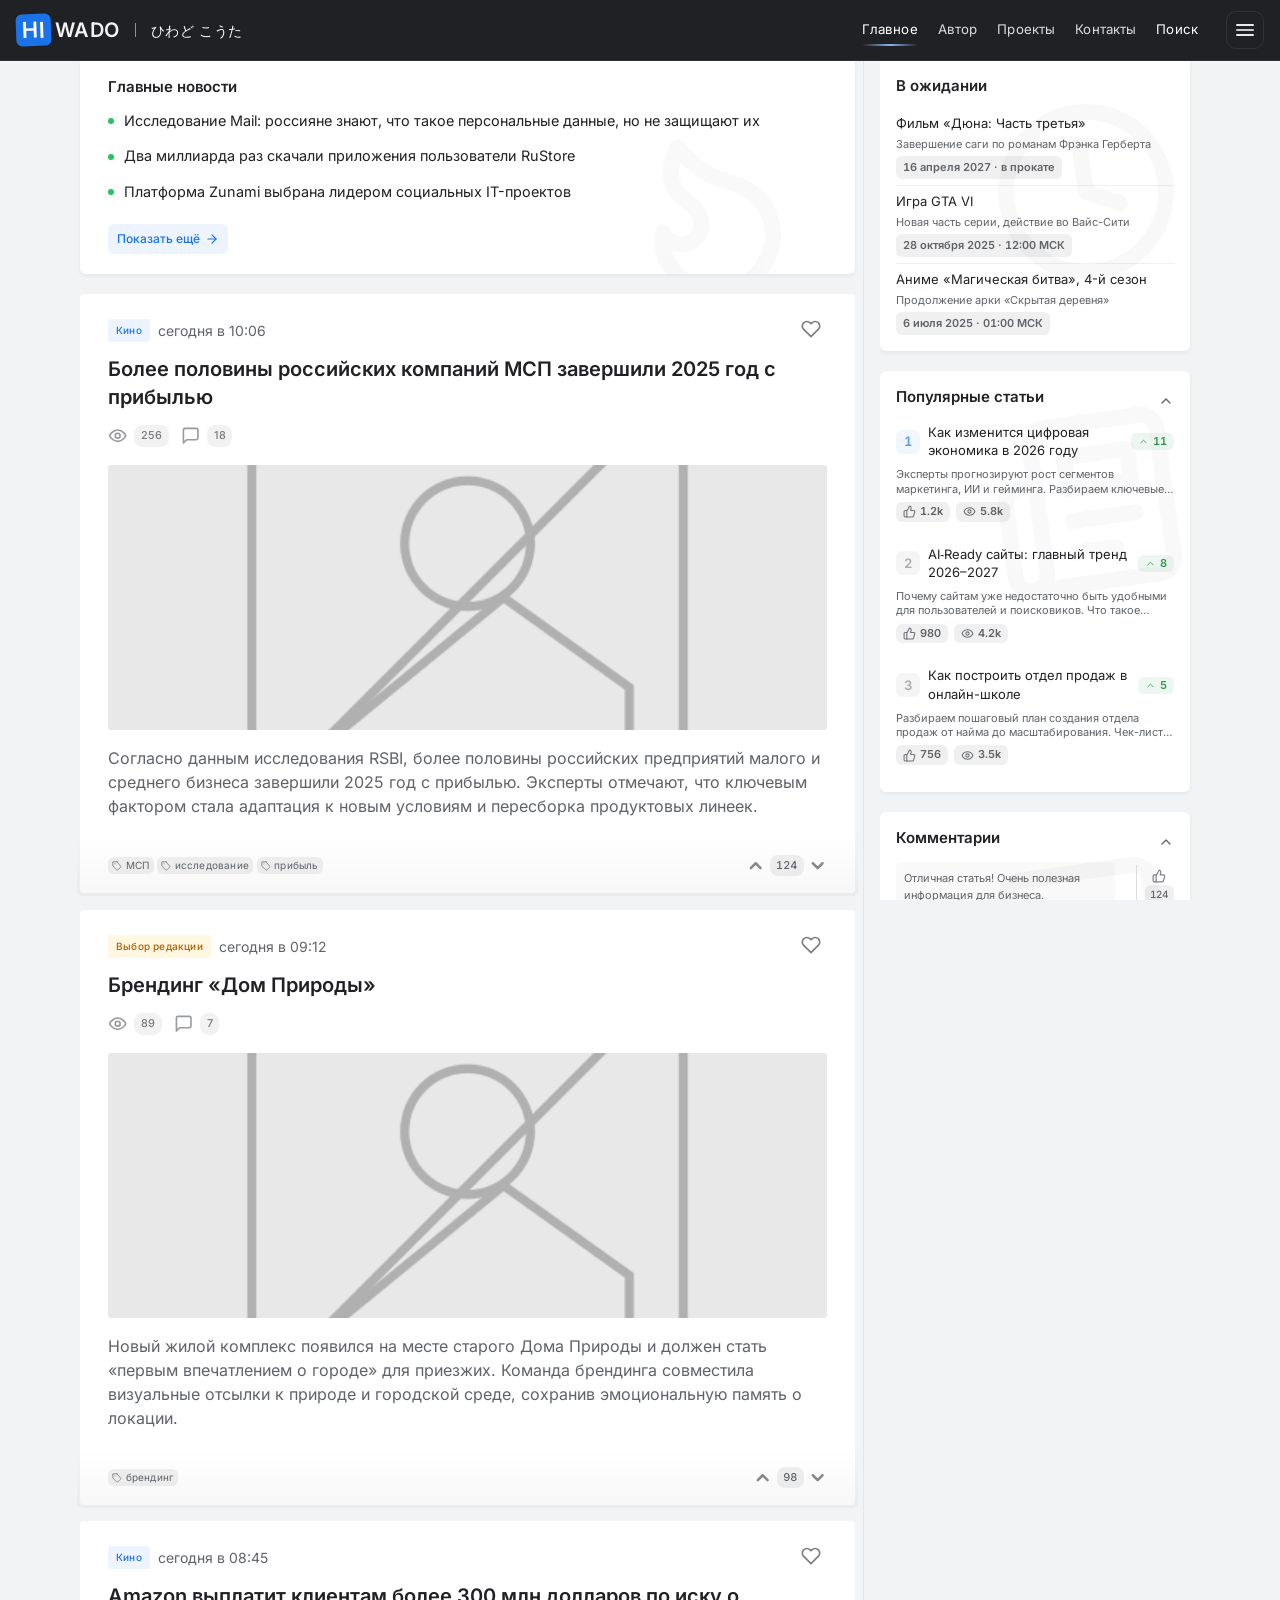
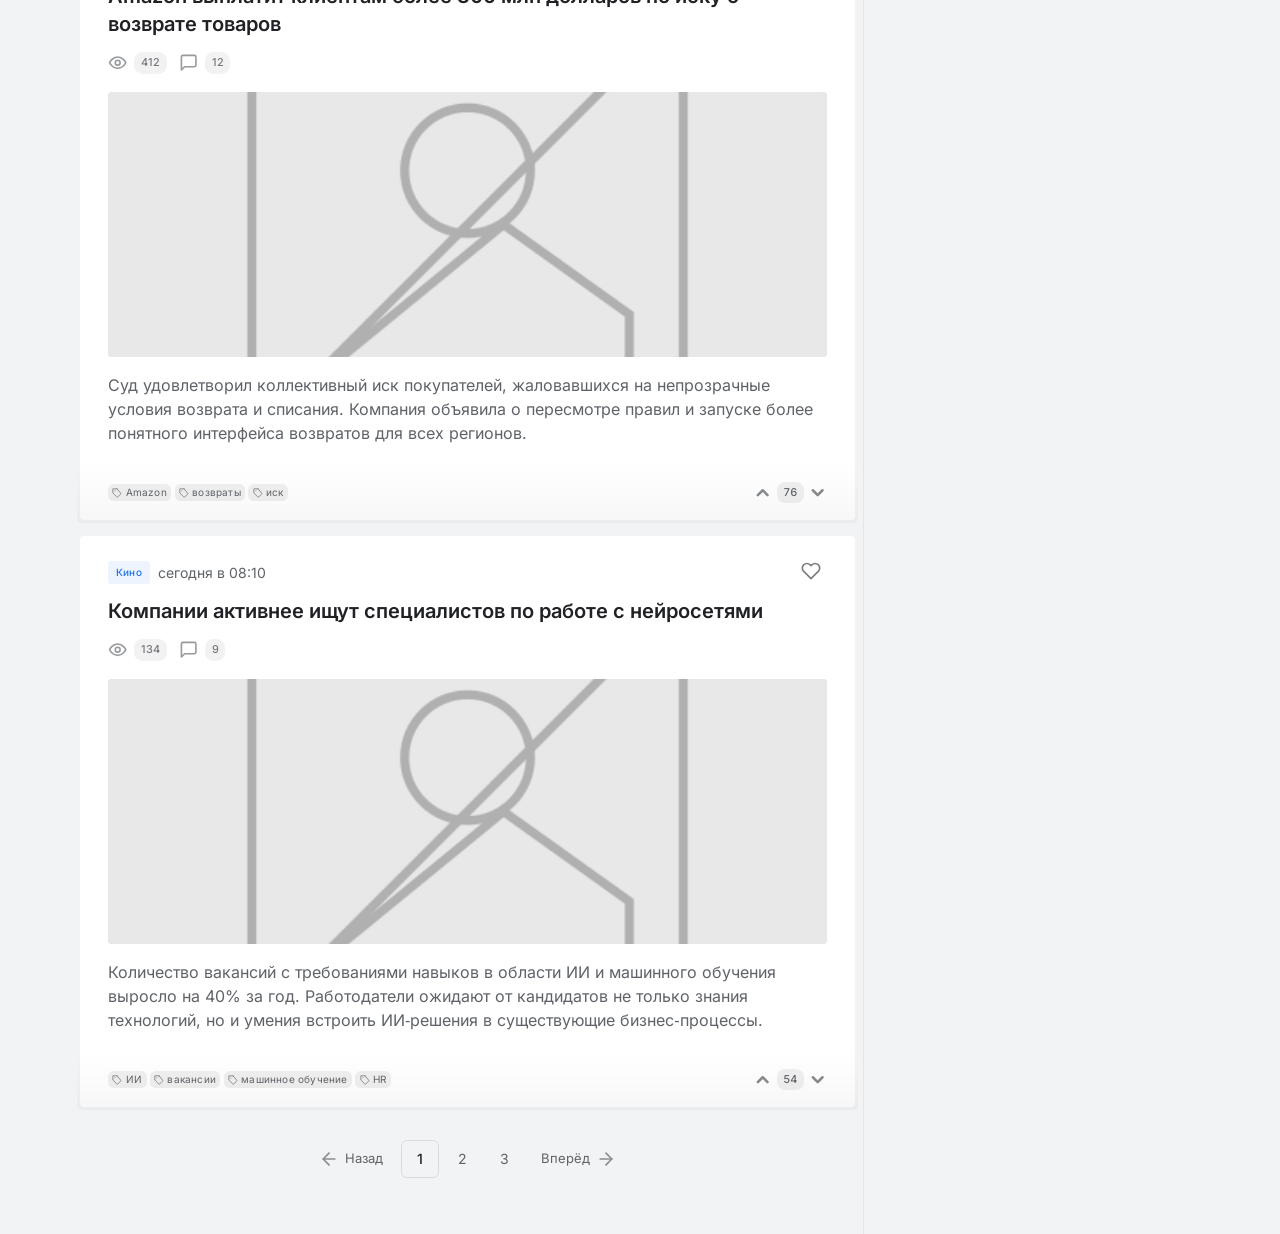
==== commit fda00344: "Add Google Fonts and optimize code" ====
--- a/index.html
+++ b/index.html
@@ -250,20 +250,20 @@
 
                 <article class="hot-item">
                     <h2 class="hot-title-wrap"><a class="hot-title" href="fullnews.html">
-                        Исследование Mail: россияне знают, что такое персональные данные, но не защищают их
-                    </a></h2>
+                            Исследование Mail: россияне знают, что такое персональные данные, но не защищают их
+                        </a></h2>
                 </article>
 
                 <article class="hot-item">
                     <h2 class="hot-title-wrap"><a class="hot-title" href="fullnews.html">
-                        Два миллиарда раз скачали приложения пользователи RuStore
-                    </a></h2>
+                            Два миллиарда раз скачали приложения пользователи RuStore
+                        </a></h2>
                 </article>
 
                 <article class="hot-item">
                     <h2 class="hot-title-wrap"><a class="hot-title" href="fullnews.html">
-                        Платформа Zunami выбрана лидером социальных IT-проектов
-                    </a></h2>
+                            Платформа Zunami выбрана лидером социальных IT-проектов
+                        </a></h2>
                 </article>
 
                 <a class="more" href="/news">Показать ещё <span class="icon icon--sm" aria-hidden="true"><svg width="20"
@@ -293,10 +293,10 @@
                                     завершили 2025 год с прибылью</a>
                             </h2>
                             <div class="card-stats">
-                                <span class="views-stat"><span class="views-tooltip"
-                                        aria-hidden="true">Количество просмотров</span><span class="views-inner"><span
-                                            class="icon icon--sm" aria-hidden="true"><svg width="20" height="20"
-                                                viewBox="0 0 24 24" aria-hidden="true" focusable="false">
+                                <span class="views-stat"><span class="views-tooltip" aria-hidden="true">Количество
+                                        просмотров</span><span class="views-inner"><span class="icon icon--sm"
+                                            aria-hidden="true"><svg width="20" height="20" viewBox="0 0 24 24"
+                                                aria-hidden="true" focusable="false">
                                                 <use href="#icon-eye" />
                                             </svg></span><span class="views-count"
                                             aria-hidden="true">256</span></span></span>
@@ -388,10 +388,10 @@
                                 <a href="fullnews.html" itemprop="url">Брендинг «Дом Природы»</a>
                             </h2>
                             <div class="card-stats">
-                                <span class="views-stat"><span class="views-tooltip"
-                                        aria-hidden="true">Количество просмотров</span><span class="views-inner"><span
-                                            class="icon icon--sm" aria-hidden="true"><svg width="20" height="20"
-                                                viewBox="0 0 24 24" aria-hidden="true" focusable="false">
+                                <span class="views-stat"><span class="views-tooltip" aria-hidden="true">Количество
+                                        просмотров</span><span class="views-inner"><span class="icon icon--sm"
+                                            aria-hidden="true"><svg width="20" height="20" viewBox="0 0 24 24"
+                                                aria-hidden="true" focusable="false">
                                                 <use href="#icon-eye" />
                                             </svg></span><span class="views-count"
                                             aria-hidden="true">89</span></span></span>
@@ -475,10 +475,10 @@
                                     по иску о возврате товаров</a>
                             </h2>
                             <div class="card-stats">
-                                <span class="views-stat"><span class="views-tooltip"
-                                        aria-hidden="true">Количество просмотров</span><span class="views-inner"><span
-                                            class="icon icon--sm" aria-hidden="true"><svg width="20" height="20"
-                                                viewBox="0 0 24 24" aria-hidden="true" focusable="false">
+                                <span class="views-stat"><span class="views-tooltip" aria-hidden="true">Количество
+                                        просмотров</span><span class="views-inner"><span class="icon icon--sm"
+                                            aria-hidden="true"><svg width="20" height="20" viewBox="0 0 24 24"
+                                                aria-hidden="true" focusable="false">
                                                 <use href="#icon-eye" />
                                             </svg></span><span class="views-count"
                                             aria-hidden="true">412</span></span></span>
@@ -571,10 +571,10 @@
                                     работе с нейросетями</a>
                             </h2>
                             <div class="card-stats">
-                                <span class="views-stat"><span class="views-tooltip"
-                                        aria-hidden="true">Количество просмотров</span><span class="views-inner"><span
-                                            class="icon icon--sm" aria-hidden="true"><svg width="20" height="20"
-                                                viewBox="0 0 24 24" aria-hidden="true" focusable="false">
+                                <span class="views-stat"><span class="views-tooltip" aria-hidden="true">Количество
+                                        просмотров</span><span class="views-inner"><span class="icon icon--sm"
+                                            aria-hidden="true"><svg width="20" height="20" viewBox="0 0 24 24"
+                                                aria-hidden="true" focusable="false">
                                                 <use href="#icon-eye" />
                                             </svg></span><span class="views-count"
                                             aria-hidden="true">134</span></span></span>
@@ -719,8 +719,8 @@
                             <a class="article-link" href="/articles/digital-economy-2026">
                                 <span class="article-rank">1</span>
                                 <span class="article-title">Как изменится цифровая экономика в 2026 году</span>
-                                <span class="up"><span class="icon icon--xs"
-                                        aria-hidden="true"><svg viewBox="0 0 24 24" aria-hidden="true">
+                                <span class="up"><span class="icon icon--xs" aria-hidden="true"><svg viewBox="0 0 24 24"
+                                            aria-hidden="true">
                                             <use href="#icon-chevron-up" />
                                         </svg></span> 11</span>
                                 <div class="article-main">
@@ -750,8 +750,8 @@
                             <a class="article-link" href="/articles/ai-ready-sites">
                                 <span class="article-rank">2</span>
                                 <span class="article-title">AI‑Ready сайты: главный тренд 2026–2027</span>
-                                <span class="up"><span class="icon icon--xs"
-                                        aria-hidden="true"><svg viewBox="0 0 24 24" aria-hidden="true">
+                                <span class="up"><span class="icon icon--xs" aria-hidden="true"><svg viewBox="0 0 24 24"
+                                            aria-hidden="true">
                                             <use href="#icon-chevron-up" />
                                         </svg></span> 8</span>
                                 <div class="article-main">
@@ -781,8 +781,8 @@
                             <a class="article-link" href="/articles/sales-department-online-school">
                                 <span class="article-rank">3</span>
                                 <span class="article-title">Как построить отдел продаж в онлайн-школе</span>
-                                <span class="up"><span class="icon icon--xs"
-                                        aria-hidden="true"><svg viewBox="0 0 24 24" aria-hidden="true">
+                                <span class="up"><span class="icon icon--xs" aria-hidden="true"><svg viewBox="0 0 24 24"
+                                            aria-hidden="true">
                                             <use href="#icon-chevron-up" />
                                         </svg></span> 5</span>
                                 <div class="article-main">
@@ -947,7 +947,9 @@
         aria-label="Просмотр изображения">
         <div class="lightbox-backdrop"></div>
         <div class="lightbox-content">
-            <img class="lightbox-img" alt="" src="[data-uri]" decoding="async" tabindex="-1">
+            <img class="lightbox-img" alt=""
+                src="[data-uri]" decoding="async"
+                tabindex="-1">
         </div>
     </div>
 
--- a/styles/fonts.css
+++ b/styles/fonts.css
@@ -104,58 +104,4 @@
   font-display: swap;
   src: url(../fonts/inter-latin.woff2) format('woff2');
   unicode-range: U+0000-00FF, U+0131, U+0152-0153, U+02BB-02BC, U+02C6, U+02DA, U+02DC, U+0304, U+0308, U+0329, U+2000-206F, U+20AC, U+2122, U+2191, U+2193, U+2212, U+2215, U+FEFF, U+FFFD;
-}
-
-@font-face {
-  font-family: 'Outfit';
-  font-style: normal;
-  font-weight: 300;
-  font-display: swap;
-  src: url(../fonts/outfit-300-latin.woff2) format('woff2');
-  unicode-range: U+0000-00FF, U+0131, U+0152-0153, U+02BB-02BC, U+02C6, U+02DA, U+02DC, U+0304, U+0308, U+0329, U+2000-206F, U+20AC, U+2122, U+2191, U+2193, U+2212, U+2215, U+FEFF, U+FFFD;
-}
-
-@font-face {
-  font-family: 'Outfit';
-  font-style: normal;
-  font-weight: 400;
-  font-display: swap;
-  src: url(../fonts/outfit-400-latin.woff2) format('woff2');
-  unicode-range: U+0000-00FF, U+0131, U+0152-0153, U+02BB-02BC, U+02C6, U+02DA, U+02DC, U+0304, U+0308, U+0329, U+2000-206F, U+20AC, U+2122, U+2191, U+2193, U+2212, U+2215, U+FEFF, U+FFFD;
-}
-
-@font-face {
-  font-family: 'Raleway';
-  font-style: normal;
-  font-weight: 300;
-  font-display: swap;
-  src: url(../fonts/raleway-300-cyrillic.woff2) format('woff2');
-  unicode-range: U+0301, U+0400-045F, U+0490-0491, U+04B0-04B1, U+2116;
-}
-
-@font-face {
-  font-family: 'Raleway';
-  font-style: normal;
-  font-weight: 300;
-  font-display: swap;
-  src: url(../fonts/raleway-300-latin.woff2) format('woff2');
-  unicode-range: U+0000-00FF, U+0131, U+0152-0153, U+02BB-02BC, U+02C6, U+02DA, U+02DC, U+0304, U+0308, U+0329, U+2000-206F, U+20AC, U+2122, U+2191, U+2193, U+2212, U+2215, U+FEFF, U+FFFD;
-}
-
-@font-face {
-  font-family: 'Raleway';
-  font-style: normal;
-  font-weight: 400;
-  font-display: swap;
-  src: url(../fonts/raleway-400-cyrillic.woff2) format('woff2');
-  unicode-range: U+0301, U+0400-045F, U+0490-0491, U+04B0-04B1, U+2116;
-}
-
-@font-face {
-  font-family: 'Raleway';
-  font-style: normal;
-  font-weight: 400;
-  font-display: swap;
-  src: url(../fonts/raleway-400-latin.woff2) format('woff2');
-  unicode-range: U+0000-00FF, U+0131, U+0152-0153, U+02BB-02BC, U+02C6, U+02DA, U+02DC, U+0304, U+0308, U+0329, U+2000-206F, U+20AC, U+2122, U+2191, U+2193, U+2212, U+2215, U+FEFF, U+FFFD;
 }
--- a/styles/main.css
+++ b/styles/main.css
@@ -26,16 +26,16 @@
     --spacing-lg: 1rem;
     --spacing-xl: 1.25rem;
 
-    --font-xs: 0.625rem;
-    --font-sm: 0.75rem;
-    --font-base: 0.875rem;
-    --font-md: 0.9375rem;
-    --font-lg: 1rem;
-    --font-xl: 1.125rem;
-    --font-2xl: 1.1875rem;
-    --font-3xl: 1.25rem;
-    --font-4xl: 1.5rem;
-    --font-5xl: 1.75rem;
+    --font-xs: 0.75rem;   /* 12px */
+    --font-sm: 0.875rem;  /* 14px */
+    --font-base: 1rem;    /* 16px */
+    --font-md: 1rem;
+    --font-lg: 1.25rem;   /* 20px */
+    --font-xl: 1.5rem;    /* 24px */
+    --font-2xl: 1.625rem; /* 26px */
+    --font-3xl: 2rem;     /* 32px */
+    --font-4xl: 2.5rem;   /* 40px */
+    --font-5xl: 2.5rem;
 
     --input-border: #dadce0;
     --input-focus: #1a73e8;
@@ -50,6 +50,14 @@
     --shadow-lg: 0 4px 12px rgba(0, 0, 0, 0.08);
 }
 
+code {
+    font-size: 0.95em;
+}
+
+pre {
+    line-height: 1.5;
+}
+
 .icon {
     display: inline-flex;
     align-items: center;
@@ -78,10 +86,13 @@
 *::before,
 *::after {
     box-sizing: border-box;
+    font-family: "Inter", sans-serif;
+    font-optical-sizing: auto;
+    font-style: normal;
 }
 
 html {
-    font-size: 106%;
+    font-size: 100%;
     scroll-behavior: smooth;
     -webkit-text-size-adjust: 100%;
     text-size-adjust: 100%;
@@ -90,7 +101,7 @@
 
 body {
     margin: 0;
-    font-family: Inter, -apple-system, BlinkMacSystemFont, "Segoe UI", Roboto, sans-serif;
+    line-height: 1.5;
     background: var(--bg);
     color: var(--text);
     -webkit-font-smoothing: antialiased;
@@ -108,7 +119,30 @@
     border-bottom: 1px solid var(--dark-border);
     box-shadow: none;
     contain: layout style;
-    font-size: 85.75%;
+    font-size: 1rem;
+}
+
+body.scroll-lock .topbar {
+    position: fixed;
+    top: 0;
+    left: 0;
+    right: 0;
+    z-index: 101;
+}
+
+body.scroll-lock .main-scroll-wrap {
+    position: fixed;
+    left: 0;
+    right: 0;
+    width: 100%;
+    bottom: 0;
+    overflow: hidden;
+    z-index: 100;
+}
+
+body.scroll-lock .search-popup,
+body.scroll-lock .lightbox {
+    z-index: 102;
 }
 
 .topbar-inner {
@@ -154,7 +188,6 @@
     opacity: 0;
     visibility: hidden;
     pointer-events: none;
-    transition: opacity var(--transition-normal), visibility var(--transition-normal);
 }
 
 .search-popup[aria-hidden="false"] {
@@ -181,7 +214,7 @@
     max-height: 85dvh;
     overflow-y: auto;
     transform: scale(0.98);
-    transition: transform var(--transition-normal);
+    transition: transform var(--transition-fast);
     z-index: 1;
 }
 
@@ -346,7 +379,6 @@
 }
 
 .brand-word {
-    font-family: Inter, system-ui, -apple-system, BlinkMacSystemFont, "Segoe UI", Roboto, sans-serif;
     font-size: 1.5rem;
     font-weight: 700;
     letter-spacing: -0.03em;
@@ -457,7 +489,6 @@
 
 .brand-slogan {
     color: #fff;
-    font-family: Outfit, Raleway, -apple-system, BlinkMacSystemFont, Arial, sans-serif;
     font-size: 0.875rem;
     font-weight: 300;
     letter-spacing: 0.04em;
@@ -2007,7 +2038,7 @@
     gap: 0.75rem;
     margin-top: 0.375rem;
     margin-bottom: 1.125rem;
-    font-size: 0.9075rem;
+    font-size: var(--font-sm);
     color: var(--muted);
 }
 
@@ -2116,7 +2147,7 @@
 }
 
 .card-meta .time {
-    font-size: 0.6875rem;
+    font-size: var(--font-sm);
     color: var(--muted);
     white-space: nowrap;
 }
@@ -2124,14 +2155,14 @@
 .card h2,
 .card .card-title {
     margin: 0 0 14px;
-    font-size: 1.1875rem;
+    font-size: var(--font-lg);
     font-weight: 600;
     line-height: 1.4;
     color: var(--text);
 }
 
 .card--full .card-title {
-    font-size: 1.5rem;
+    font-size: var(--font-xl);
     line-height: 1.35;
     margin-bottom: 0.75rem;
 }
@@ -2147,9 +2178,9 @@
 }
 
 .card p {
-    font-size: 0.90625rem;
+    font-size: var(--font-base);
     color: var(--gray-600);
-    line-height: 1.6;
+    line-height: 1.5;
     margin: 0;
     display: -webkit-box;
     -webkit-line-clamp: 5;
@@ -2158,8 +2189,8 @@
 }
 
 .card--full .article-body {
-    font-size: 0.9rem;
-    line-height: 1.8;
+    font-size: var(--font-base);
+    line-height: 1.5;
     color: var(--text);
     letter-spacing: 0.01em;
 }
@@ -2171,7 +2202,7 @@
     overflow: visible;
     margin: 0 0 1.4em;
     color: inherit;
-    font-size: 0.9rem;
+    font-size: var(--font-base);
 }
 
 .card--full .article-body p:last-child {
@@ -2179,8 +2210,8 @@
 }
 
 .card--full .article-body-lead {
-    font-size: 0.9rem;
-    line-height: 1.8;
+    font-size: var(--font-base);
+    line-height: 1.5;
     color: var(--gray-600);
     margin-bottom: 1.4em;
 }
@@ -2191,8 +2222,8 @@
     border-left: 3px solid var(--accent);
     background: rgba(26, 115, 232, 0.04);
     border-radius: 0 6px 6px 0;
-    font-size: inherit;
-    line-height: 1.65;
+    font-size: var(--font-lg);
+    line-height: 1.5;
     color: var(--gray-600);
     font-style: italic;
 }
--- a/styles/responsive.css
+++ b/styles/responsive.css
@@ -48,14 +48,14 @@
     }
 
     .card--full .card-title {
-        font-size: 1.125rem;
+        font-size: 1.25rem;
         margin-bottom: 0.5rem;
     }
 
     .card--full .article-body,
     .card--full .article-body-lead {
-        font-size: 0.84375rem;
-        line-height: 1.7;
+        font-size: 1rem;
+        line-height: 1.5;
     }
 
     .card--full .article-body p,
@@ -66,7 +66,7 @@
     .card--full .article-body-quote {
         margin: 1rem 0;
         padding: 0.65rem 0.85rem 0.65rem 1rem;
-        font-size: 0.84375rem;
+        font-size: 1rem;
     }
 
     .card--full .card-image {
@@ -397,17 +397,17 @@
     }
 
     .card--full .card-title {
-        font-size: 0.9375rem;
+        font-size: 1.125rem;
     }
 
     .card--full .article-body,
     .card--full .article-body-lead {
-        font-size: 0.75rem;
+        font-size: 1rem;
     }
 
     .card--full .article-body-quote {
         padding: 0.45rem 0.55rem 0.45rem 0.7rem;
-        font-size: 0.75rem;
+        font-size: 1rem;
     }
 
     .card--full .card-image {
@@ -698,12 +698,12 @@
     }
 
     .card--full .card-title {
-        font-size: 1.0625rem;
+        font-size: 1.25rem;
     }
 
     .card--full .article-body,
     .card--full .article-body-lead {
-        font-size: 0.8125rem;
+        font-size: 1rem;
     }
 
     .card--full .article-body-quote {
@@ -760,12 +760,12 @@
     }
 
     .card--full .card-title {
-        font-size: 1rem;
+        font-size: 1.125rem;
     }
 
     .card--full .article-body,
     .card--full .article-body-lead {
-        font-size: 0.78125rem;
+        font-size: 1rem;
     }
 
     .card--full .card-image {
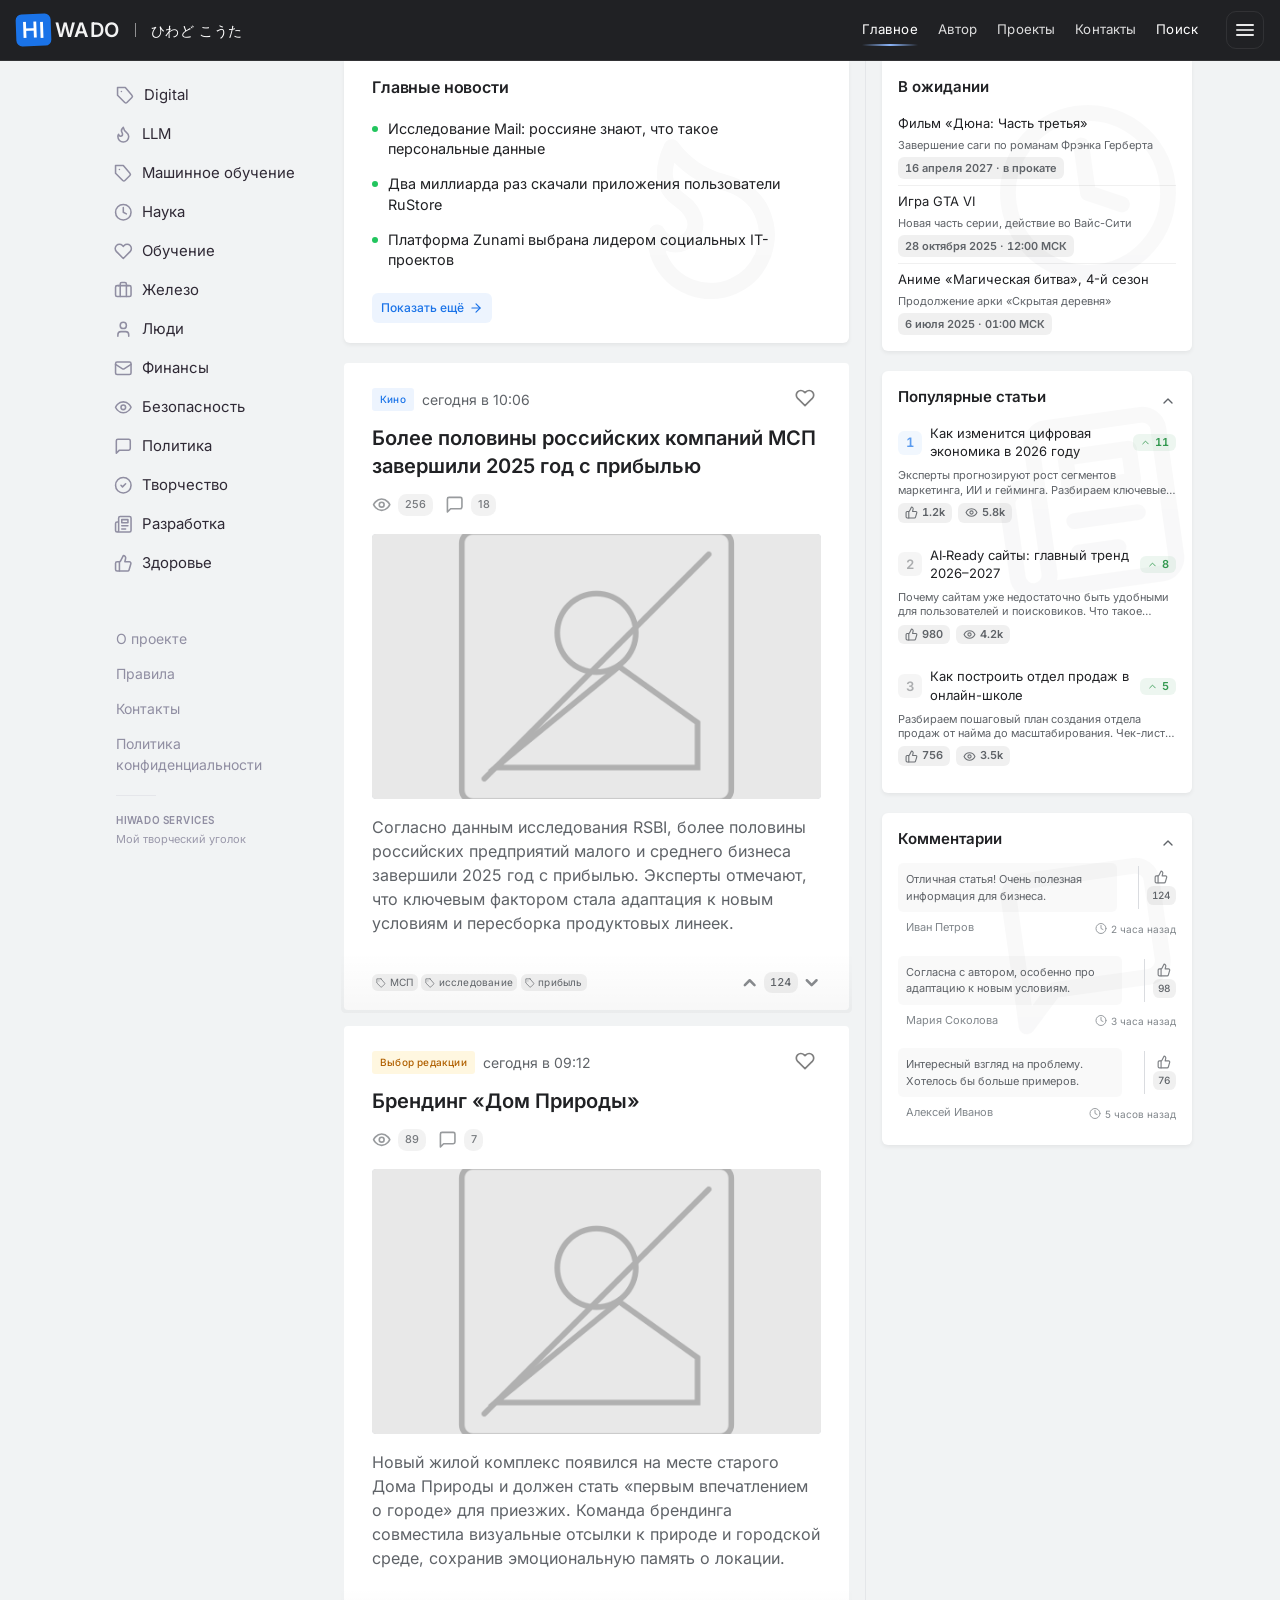
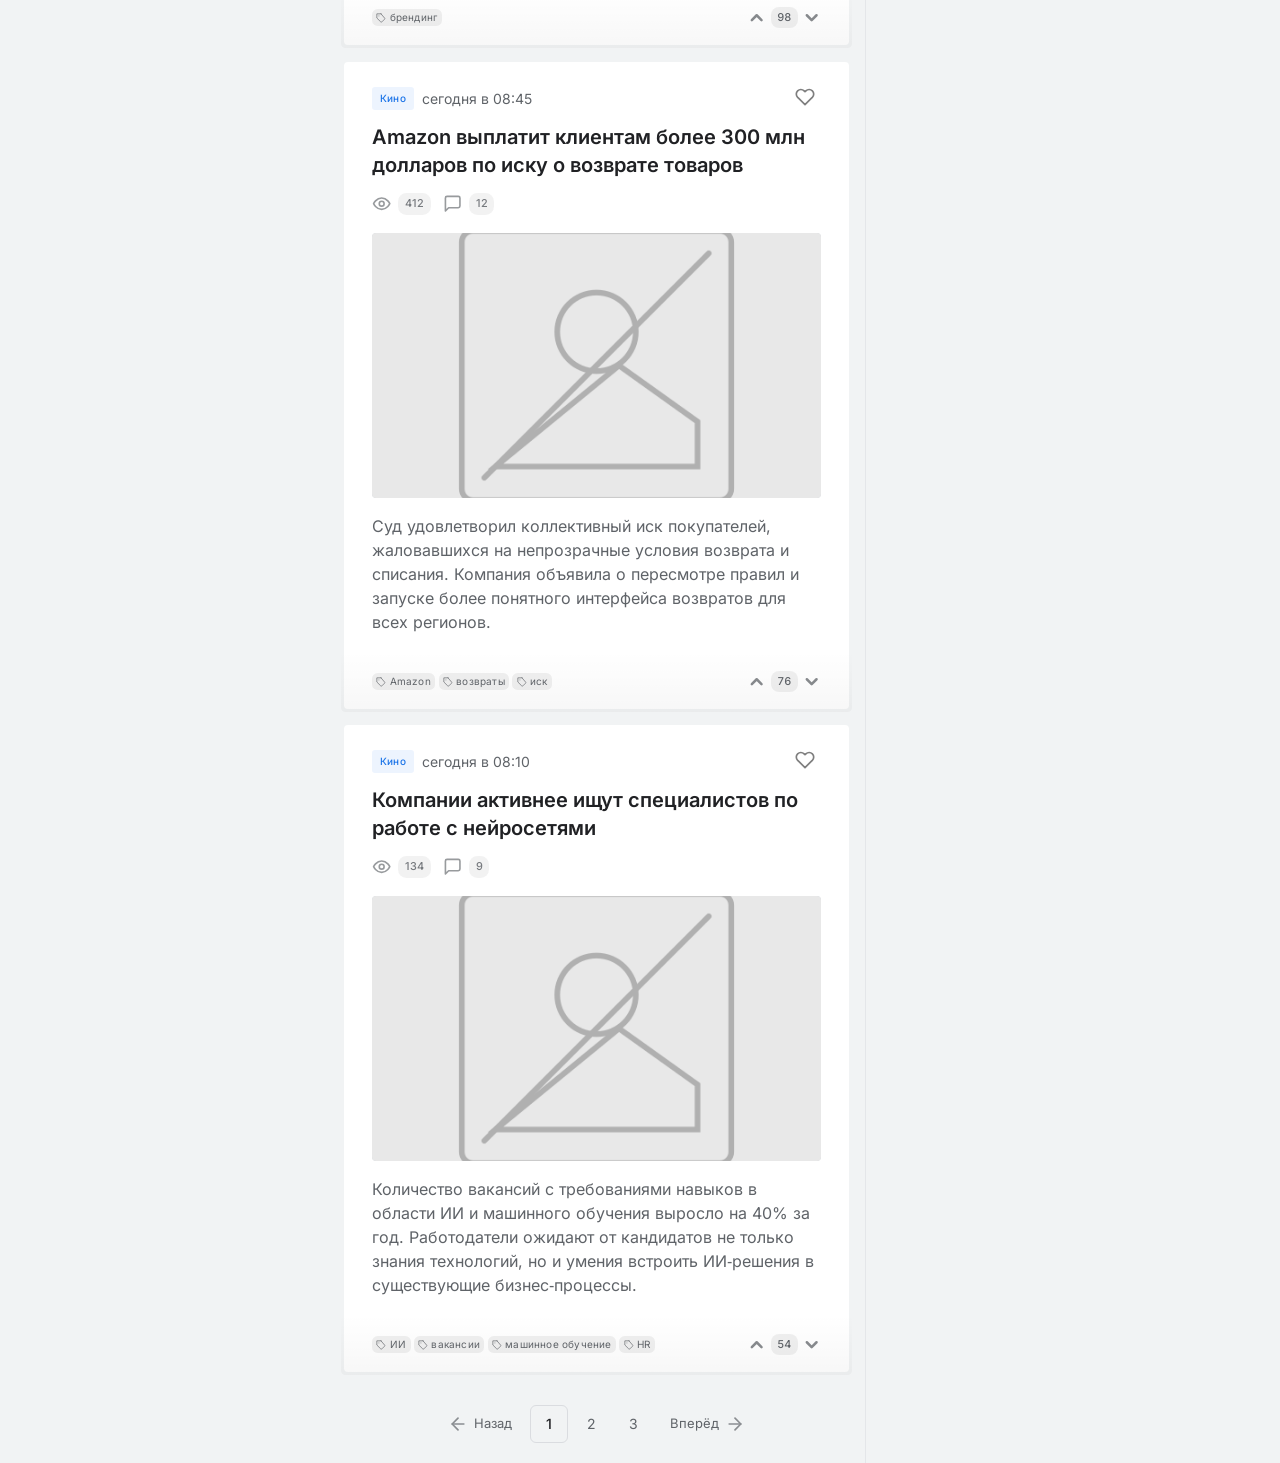
==== commit b543a689: "profile page, update" ====
--- a/index.html
+++ b/index.html
@@ -139,7 +139,7 @@
                 </a>
                 <span class="brand-sep" aria-hidden="true"></span>
                 <span class="brand-slogan-wrap">
-                    <span class="brand-slogan-tooltip" aria-hidden="true">Мой скромный, творческий уголок</span>
+                    <span class="brand-slogan-tooltip" aria-hidden="true">Творческий уголок Hiwado Kota</span>
                     <span class="brand-slogan">ひわど こうた</span>
                 </span>
             </div>
@@ -240,6 +240,85 @@
     </div>
 
     <main class="page">
+        <aside class="aside-left narrow" aria-label="Разделы и навигация">
+            <ul class="aside-left-menu widget-menu">
+                <li><a href="/category/digital"><span class="aside-left-menu-icon" aria-hidden="true"><svg width="20"
+                                height="20" viewBox="0 0 24 24">
+                                <use href="#icon-tag" />
+                            </svg></span>Digital<span class="aside-left-category-tooltip"
+                            aria-hidden="true">Digital</span></a></li>
+                <li><a href="/category/llm"><span class="aside-left-menu-icon" aria-hidden="true"><svg width="20"
+                                height="20" viewBox="0 0 24 24">
+                                <use href="#icon-flame" />
+                            </svg></span>LLM<span class="aside-left-category-tooltip" aria-hidden="true">LLM</span></a>
+                </li>
+                <li><a href="/category/ml"><span class="aside-left-menu-icon" aria-hidden="true"><svg width="20"
+                                height="20" viewBox="0 0 24 24">
+                                <use href="#icon-tag" />
+                            </svg></span>Машинное обучение<span class="aside-left-category-tooltip"
+                            aria-hidden="true">Машинное обучение</span></a></li>
+                <li><a href="/category/science"><span class="aside-left-menu-icon" aria-hidden="true"><svg width="20"
+                                height="20" viewBox="0 0 24 24">
+                                <use href="#icon-clock" />
+                            </svg></span>Наука<span class="aside-left-category-tooltip"
+                            aria-hidden="true">Наука</span></a></li>
+                <li><a href="/category/education"><span class="aside-left-menu-icon" aria-hidden="true"><svg width="20"
+                                height="20" viewBox="0 0 24 24">
+                                <use href="#icon-bookmark" />
+                            </svg></span>Обучение<span class="aside-left-category-tooltip"
+                            aria-hidden="true">Обучение</span></a></li>
+                <li><a href="/category/hardware"><span class="aside-left-menu-icon" aria-hidden="true"><svg width="20"
+                                height="20" viewBox="0 0 24 24">
+                                <use href="#icon-briefcase" />
+                            </svg></span>Железо<span class="aside-left-category-tooltip"
+                            aria-hidden="true">Железо</span></a></li>
+                <li><a href="/category/people"><span class="aside-left-menu-icon" aria-hidden="true"><svg width="20"
+                                height="20" viewBox="0 0 24 24">
+                                <use href="#icon-user" />
+                            </svg></span>Люди<span class="aside-left-category-tooltip"
+                            aria-hidden="true">Люди</span></a></li>
+                <li><a href="/category/finance"><span class="aside-left-menu-icon" aria-hidden="true"><svg width="20"
+                                height="20" viewBox="0 0 24 24">
+                                <use href="#icon-mail" />
+                            </svg></span>Финансы<span class="aside-left-category-tooltip"
+                            aria-hidden="true">Финансы</span></a></li>
+                <li><a href="/category/security"><span class="aside-left-menu-icon" aria-hidden="true"><svg width="20"
+                                height="20" viewBox="0 0 24 24">
+                                <use href="#icon-eye" />
+                            </svg></span>Безопасность<span class="aside-left-category-tooltip"
+                            aria-hidden="true">Безопасность</span></a></li>
+                <li><a href="/category/politics"><span class="aside-left-menu-icon" aria-hidden="true"><svg width="20"
+                                height="20" viewBox="0 0 24 24">
+                                <use href="#icon-comment" />
+                            </svg></span>Политика<span class="aside-left-category-tooltip"
+                            aria-hidden="true">Политика</span></a></li>
+                <li><a href="/category/creativity"><span class="aside-left-menu-icon" aria-hidden="true"><svg width="20"
+                                height="20" viewBox="0 0 24 24">
+                                <use href="#icon-author" />
+                            </svg></span>Творчество<span class="aside-left-category-tooltip"
+                            aria-hidden="true">Творчество</span></a></li>
+                <li><a href="/category/dev"><span class="aside-left-menu-icon" aria-hidden="true"><svg width="20"
+                                height="20" viewBox="0 0 24 24">
+                                <use href="#icon-newspaper" />
+                            </svg></span>Разработка<span class="aside-left-category-tooltip"
+                            aria-hidden="true">Разработка</span></a></li>
+                <li><a href="/category/health"><span class="aside-left-menu-icon" aria-hidden="true"><svg width="20"
+                                height="20" viewBox="0 0 24 24">
+                                <use href="#icon-thumb-up" />
+                            </svg></span>Здоровье<span class="aside-left-category-tooltip"
+                            aria-hidden="true">Здоровье</span></a></li>
+            </ul>
+            <footer class="aside-left-footer">
+                <a href="/about" class="aside-left-link">О проекте</a>
+                <a href="/rules" class="aside-left-link">Правила</a>
+                <a href="/contacts" class="aside-left-link">Контакты</a>
+                <a href="/privacy" class="aside-left-link">Политика конфиденциальности</a>
+                <p class="aside-footer-copy">
+                    <span class="copy-name">HIWADO SERVICES</span>
+                    <span class="copy-desc">Мой творческий уголок</span>
+                </p>
+            </footer>
+        </aside>
         <div class="main">
             <section class="hot-news" aria-labelledby="hot-news-title">
                 <span class="hot-news-bg-icon" aria-hidden="true"><svg viewBox="0 0 24 24" fill="none"
@@ -250,7 +329,7 @@
 
                 <article class="hot-item">
                     <h2 class="hot-title-wrap"><a class="hot-title" href="fullnews.html">
-                            Исследование Mail: россияне знают, что такое персональные данные, но не защищают их
+                            Исследование Mail: россияне знают, что такое персональные данные
                         </a></h2>
                 </article>
 
@@ -920,19 +999,6 @@
                     </ul>
                 </div>
             </details>
-
-            <footer class="aside-footer">
-                <nav aria-label="Дополнительная навигация">
-                    <a href="/about" class="aside-footer-link">О проекте</a>
-                    <a href="/rules" class="aside-footer-link">Правила</a>
-                    <a href="/advertising" class="aside-footer-link">Реклама</a>
-                    <a href="/help" class="aside-footer-link">Помощь</a>
-                </nav>
-                <p class="aside-footer-copy">
-                    <span class="copy-name">HIWADO SERVICES<span class="copy-year"> © 2026</span></span>
-                    <span class="copy-desc">Мой скромный, творческий уголок</span>
-                </p>
-            </footer>
         </aside>
     </main>
 
--- a/styles/main.css
+++ b/styles/main.css
@@ -26,15 +26,23 @@
     --spacing-lg: 1rem;
     --spacing-xl: 1.25rem;
 
-    --font-xs: 0.75rem;   /* 12px */
-    --font-sm: 0.875rem;  /* 14px */
-    --font-base: 1rem;    /* 16px */
+    --font-xs: 0.75rem;
+    /* 12px */
+    --font-sm: 0.875rem;
+    /* 14px */
+    --font-base: 1rem;
+    /* 16px */
     --font-md: 1rem;
-    --font-lg: 1.25rem;   /* 20px */
-    --font-xl: 1.5rem;    /* 24px */
-    --font-2xl: 1.625rem; /* 26px */
-    --font-3xl: 2rem;     /* 32px */
-    --font-4xl: 2.5rem;   /* 40px */
+    --font-lg: 1.25rem;
+    /* 20px */
+    --font-xl: 1.5rem;
+    /* 24px */
+    --font-2xl: 1.625rem;
+    /* 26px */
+    --font-3xl: 2rem;
+    /* 32px */
+    --font-4xl: 2.5rem;
+    /* 40px */
     --font-5xl: 2.5rem;
 
     --input-border: #dadce0;
@@ -45,6 +53,7 @@
     --gray-900: #202124;
 
     --topbar-height: 3.75375rem;
+    --aside-narrow-width: 240px;
 
     --shadow-md: 0 2px 4px rgba(0, 0, 0, 0.06);
     --shadow-lg: 0 4px 12px rgba(0, 0, 0, 0.08);
@@ -122,6 +131,11 @@
     font-size: 1rem;
 }
 
+html.scroll-lock {
+    overflow: hidden;
+}
+
+/* Топбар в fixed, чтобы оставаться видимым при прокрутке. */
 body.scroll-lock .topbar {
     position: fixed;
     top: 0;
@@ -130,15 +144,9 @@
     z-index: 101;
 }
 
-body.scroll-lock .main-scroll-wrap {
-    position: fixed;
-    left: 0;
-    right: 0;
-    width: 100%;
-    bottom: 0;
-    overflow: hidden;
-    z-index: 100;
-}
+/* Компенсация прыжка main: padding-top применяется через инлайн-стиль в JS для максимальной синхронности. */
+
+/* Aside сдвигаются вместе с контентом при padding-top у main-scroll-wrap - это нормально и не требует компенсации. */
 
 body.scroll-lock .search-popup,
 body.scroll-lock .lightbox {
@@ -1666,6 +1674,195 @@
     background: rgba(107, 114, 128, 0.5);
 }
 
+.aside-left {
+    display: none;
+    --widget-gray: #908EA2;
+    --widget-title: #2F2935;
+    --widget-gradient: rgba(240, 223, 255, 1);
+    --widget-accent-20: #F0DFFF;
+}
+
+.aside-left .aside-left-title.widget-title {
+    margin: 0 0 0.91rem 0;
+    font-size: 14px;
+    line-height: 1;
+    font-weight: 300;
+    color: var(--widget-gray);
+    padding-left: 1.75rem;
+}
+
+.aside-left .aside-left-title+* {
+    margin-top: 0;
+}
+
+.aside-left-menu.widget-menu {
+    list-style: none;
+    margin: 0;
+    padding: 0;
+}
+
+.aside-left-menu.widget-menu li {
+    margin: 0;
+    padding: 0;
+}
+
+.aside-left-menu.widget-menu li:not(:last-child) {
+    margin-bottom: 2px;
+}
+
+.aside-left-menu.widget-menu .aside-left-menu-icon {
+    flex-shrink: 0;
+    width: 18.6px;
+    height: 18.6px;
+    color: var(--widget-gray);
+}
+
+.aside-left-menu.widget-menu .aside-left-menu-icon svg {
+    display: block;
+    width: 100%;
+    height: 100%;
+}
+
+.aside-left-menu.widget-menu li a {
+    display: flex;
+    align-items: center;
+    gap: 9.3px;
+    min-height: 37px;
+    padding: 7px 13px 7px 1.63rem;
+    font-size: 14.9px;
+    line-height: 1.5;
+    border-radius: 8px;
+    color: var(--widget-title);
+    text-decoration: none;
+    transition: background var(--transition-fast), color var(--transition-fast);
+}
+
+.aside-left-menu.widget-menu li:first-child a {
+    padding-left: 1.75rem;
+}
+
+.aside-left-menu.widget-menu li a:hover,
+.aside-left-menu.widget-menu li.current-menu-item a {
+    background: rgba(26, 115, 232, 0.04);
+    color: var(--widget-title);
+}
+
+.aside-left-menu.widget-menu li a {
+    position: relative;
+}
+
+.aside-left-category-tooltip {
+    position: fixed;
+    top: 0;
+    left: 0;
+    transform: translateX(-50%);
+    margin-bottom: 0;
+    padding: 0.44rem 0.715rem;
+    font-size: 0.825rem;
+    font-weight: 500;
+    line-height: 1.2;
+    color: #fff;
+    background: var(--text);
+    border-radius: 6.6px;
+    white-space: nowrap;
+    opacity: 0;
+    visibility: hidden;
+    pointer-events: none;
+    transition: opacity 0.15s ease, visibility 0.15s ease;
+    box-shadow: 0 4.4px 13.2px rgba(0, 0, 0, 0.15);
+    z-index: 1000;
+}
+
+.aside-left-category-tooltip::after {
+    content: "";
+    position: absolute;
+    top: 100%;
+    left: 50%;
+    margin-left: -4.4px;
+    border: 4.4px solid transparent;
+    border-top-color: var(--text);
+}
+
+.aside-left-menu.widget-menu li a:hover .aside-left-category-tooltip {
+    opacity: 1;
+    visibility: visible;
+}
+
+.aside-left-footer {
+    margin-top: 1.5rem;
+    padding-top: 1rem;
+    border-top: none;
+    display: flex;
+    flex-direction: column;
+    gap: 2px;
+    padding-left: 0;
+    padding-right: 0;
+}
+
+.aside-left-link {
+    display: block;
+    padding: 6px 14px 6px 1.75rem;
+    font-size: 14px;
+    line-height: 1.5;
+    color: var(--widget-gray);
+    text-decoration: none;
+    border-radius: 14px;
+    transition: background var(--transition-fast), color var(--transition-fast);
+}
+
+.aside-left-link:hover {
+    color: var(--widget-title);
+    background: rgba(26, 115, 232, 0.04);
+}
+
+.aside-left-footer .aside-footer-copy {
+    margin: 0;
+    padding: 6px 14px 6px 1.75rem;
+    padding-top: 18px;
+    margin-top: 12px;
+    border-top: none;
+    font-size: 12px;
+    color: var(--widget-gray);
+    display: flex;
+    flex-direction: column;
+    gap: 4px;
+    line-height: 1.4;
+    position: relative;
+}
+
+.aside-left-footer .aside-footer-copy::before {
+    content: '';
+    position: absolute;
+    top: 0;
+    left: 1.75rem;
+    width: 40px;
+    height: 0.5px;
+    background: rgba(144, 142, 162, 0.12);
+}
+
+.aside-left-footer .aside-footer-copy .copy-name {
+    font-size: 11px;
+    font-weight: 600;
+    color: var(--widget-gray);
+    letter-spacing: 0.05em;
+    display: inline-block;
+    transform: scaleX(0.9);
+    transform-origin: left center;
+}
+
+.aside-left-footer .aside-footer-copy .copy-year {
+    font-size: 10px;
+    color: var(--widget-gray);
+    opacity: 0.8;
+}
+
+.aside-left-footer .aside-footer-copy .copy-desc {
+    font-size: 11px;
+    color: var(--widget-gray);
+    line-height: 1.3;
+    opacity: 0.9;
+}
+
 .hot-news {
     position: relative;
     overflow: hidden;
@@ -3696,7 +3893,7 @@
 
 .similar-news-title {
     margin: 0 0 0.5rem;
-    font-size: 0.6875rem;
+    font-size: 0.75rem;
     font-weight: 400;
     color: rgba(0, 0, 0, 0.35);
 }
@@ -3852,7 +4049,7 @@
 }
 
 .similar-news-card-title {
-    font-size: 0.76rem;
+    font-size: 0.85rem;
     line-height: 1.38;
     color: var(--text);
     transition: color var(--transition-fast);
@@ -3864,7 +4061,7 @@
 
 .similar-news-card-desc {
     margin: 0;
-    font-size: 0.66rem;
+    font-size: 0.78rem;
     line-height: 1.35;
     color: var(--muted);
     display: -webkit-box;
@@ -3874,7 +4071,7 @@
 }
 
 .similar-news-card-date {
-    font-size: 0.59rem;
+    font-size: 0.65rem;
     color: var(--muted);
     font-variant-numeric: tabular-nums;
 }
--- a/styles/responsive.css
+++ b/styles/responsive.css
@@ -1,1482 +1,559 @@
+/* ============================================
+   responsive.css — Adaptive layout for NiwadoBlog
+
+   Base (main.css) defaults:
+     .page                 grid-template-columns: 1fr  (single column)
+     .aside-left           display: none
+     .divider              display: none
+     .menu                 display: flex  (visible)
+     .mobile-menu          display: none
+     .action-divider       display: none
+     .card-footer-tags     visible
+     .card-tags-mobile     display: none
+     .scroll-top           full-height left strip
+
+   main.css already contains:
+     @media (min-width:1026px) { .page { padding: 0 5.5em } }
+     @media (max-width:599px)  { profile mobile styles }
+   ============================================ */
+
+/* ---- Touch devices ---- */
 @media (hover: none) and (pointer: coarse) {
 
     .rating-btn,
     .action-toggle,
     .pagination a,
-    .card-footer button {
-        min-height: 3.025rem;
-        min-width: 3.025rem;
-    }
-}
-
-@media (max-width: 599px) {
-    .search-popup {
-        padding: 1rem;
-        align-items: center;
-    }
-
-    .search-popup-content {
-        max-width: 100%;
-        max-height: 95dvh;
-        border-radius: 8px;
-    }
-
-    .search-popup-header {
-        padding: 0.75rem 0.75rem 0.5rem;
-    }
-
-    .search-popup-form {
-        padding-inline: 0.75rem;
-        padding-block-end: 0.75rem;
-    }
-
-    .search-popup-sections {
-        padding-inline: 0.75rem;
-        padding-block-end: 0.75rem;
-    }
-
-    .search-popup-footer {
-        padding: 0.75rem;
+    .card-footer button,
+    .bookmark-btn,
+    .comment-btn {
+        min-height: 2.75rem;
+        min-width: 2.75rem;
+    }
+}
+
+/* ============================================
+   DESKTOP (≥1026px)
+   4-column grid: aside-left | main | divider | aside
+   ============================================ */
+@media (min-width: 1026px) {
+    .page {
+        grid-template-columns: var(--aside-narrow-width, 240px) 1fr 1px 310px;
+    }
+
+    .page>.aside-left {
+        grid-column: 1;
+    }
+
+    .page>.main,
+    .page>.profile-main,
+    .page>section.main {
+        grid-column: 2;
+    }
+
+    .page>.divider {
+        grid-column: 3;
+        display: block;
+    }
+
+    .page>.aside {
+        grid-column: 4;
+    }
+
+    .aside-left {
+        display: block;
+        position: relative;
+        padding-top: var(--spacing-lg);
+        max-height: calc(100dvh - var(--topbar-height, 3.75375rem));
+        overflow-y: auto;
+        overflow-x: visible;
+        scrollbar-width: thin;
+        scrollbar-color: rgba(107, 114, 128, 0.3) transparent;
+    }
+
+    .aside-left::-webkit-scrollbar {
+        width: 5px;
+    }
+
+    .aside-left::-webkit-scrollbar-track {
+        background: transparent;
+    }
+
+    .aside-left::-webkit-scrollbar-thumb {
+        background: rgba(107, 114, 128, 0.3);
+        border-radius: 3px;
+    }
+
+    .aside-left::-webkit-scrollbar-thumb:hover {
+        background: rgba(107, 114, 128, 0.5);
+    }
+}
+
+/* ============================================
+   BELOW DESKTOP (<1026px) — shared tablet / mobile
+   ============================================ */
+@media (max-width: 1025px) {
+    .menu {
+        display: none;
+    }
+
+    .mobile-menu {
+        display: block;
+    }
+
+    .action-divider {
+        display: block;
+    }
+
+    .card-footer-tags {
+        display: none;
+    }
+
+    .card-tags-mobile {
+        display: block;
+        position: relative;
+    }
+
+    .card-tags-popup {
+        top: auto;
+        bottom: 100%;
+        right: auto;
+        left: 0;
+        margin-top: 0;
+        margin-bottom: 0.35rem;
+    }
+
+    .card-footer {
+        flex-wrap: wrap;
+        gap: 0.5rem;
+    }
+
+    /* Scroll-top: small floating circle at bottom-right */
+    .scroll-top {
+        inset: auto;
+        right: 1rem;
+        bottom: 1rem;
+        width: 2.5rem;
+        height: 2.5rem;
+        border-radius: 50%;
+        background: rgba(0, 0, 0, 0.06);
+    }
+
+    .scroll-top .scroll-top-icon {
+        position: static;
+        transform: none;
+    }
+
+    /* Widget first-child top radius (no longer connects to topbar) */
+    .aside .widget:first-child {
+        border-top-left-radius: 6px;
+        border-top-right-radius: 6px;
+    }
+}
+
+/* ============================================
+   TABLET LANDSCAPE (768px – 1025px)
+   2-column: aside-left (200px) | main
+   aside-right below, full width
+   ============================================ */
+@media (min-width: 768px) and (max-width: 1025px) {
+    .page {
+        padding: 0 1.5rem;
+        grid-template-columns: 200px 1fr;
+        column-gap: 1rem;
+    }
+
+    .page>.aside-left {
+        grid-column: 1;
+    }
+
+    .page>.main,
+    .page>.profile-main,
+    .page>section.main {
+        grid-column: 2;
+    }
+
+    .page>.divider {
+        display: none;
+    }
+
+    .page>.aside {
+        grid-column: 1 / -1;
+        margin-top: 0.5rem;
+    }
+
+    .aside-left {
+        display: block;
+        padding-top: 1rem;
+    }
+
+    .card-image {
+        height: 200px;
+    }
+
+    .card--full .card-image {
+        height: min(45vw, 300px);
+    }
+
+    .topbar-inner {
+        padding: var(--spacing-sm) 1.5rem;
+    }
+}
+
+/* ============================================
+   ≤767px — aside-left перемещается в main (через JS)
+   Общие стили для aside-left внутри main
+   ============================================ */
+@media (max-width: 767px) {
+    .aside-left {
+        display: block;
+        margin-bottom: var(--spacing-lg);
+        padding: 0;
+        background: none;
+        box-shadow: none;
+    }
+
+    .aside-left-menu.widget-menu {
+        display: flex;
+        flex-wrap: wrap;
+        gap: 0.3rem;
+    }
+
+    .aside-left-menu.widget-menu li {
+        margin: 0;
+    }
+
+    .aside-left-menu.widget-menu li:not(:last-child) {
+        margin-bottom: 0;
+    }
+
+    .aside-left-menu.widget-menu li a {
+        display: inline-block;
+        font-size: 0.6875rem;
+        padding: 0.25rem 0.5rem;
+        min-height: auto;
+        border-radius: 3px;
+        background: rgba(0, 0, 0, 0.04);
+        color: var(--muted);
+        font-weight: 400;
+        line-height: 1.3;
+    }
+
+    .aside-left-menu.widget-menu li a:hover {
+        background: rgba(26, 115, 232, 0.08);
+        color: var(--accent);
+    }
+
+    .aside-left-menu.widget-menu .aside-left-menu-icon {
+        display: none;
+    }
+
+    .aside-left-footer {
+        display: none;
+    }
+
+    .aside-left-category-tooltip {
+        display: none;
+    }
+}
+
+/* ============================================
+   TABLET PORTRAIT (480px – 767px)
+   single column, aside-left inside main
+   ============================================ */
+@media (min-width: 480px) and (max-width: 767px) {
+    .page {
+        padding: 0 1rem;
+    }
+
+    .page>.divider {
+        display: none;
+    }
+
+    .page>.aside {
+        margin-top: 0.5rem;
+    }
+
+    .card-image {
+        display: none;
+    }
+
+    .card {
+        padding: 1rem 1.25rem;
+    }
+
+    .card h2 {
+        font-size: 1rem;
+        margin-bottom: 0.5rem;
+    }
+
+    .card p {
+        font-size: 0.875rem;
+        -webkit-line-clamp: 4;
+    }
+
+    .card-footer {
+        margin-top: 0.75rem;
+        margin-left: -1.25rem;
+        margin-right: -1.25rem;
+        margin-bottom: -1rem;
+        padding: 0.75rem 1.25rem;
+        font-size: 0.8125rem;
+    }
+
+    .card--full .card-title {
+        font-size: 1.25rem;
+    }
+
+    .card--full .card-image {
+        display: block;
+        height: min(55vw, 220px);
+    }
+
+    .hot-news {
+        padding: 0.875rem 1.25rem;
+    }
+
+    .topbar-inner {
+        padding: var(--spacing-sm) 1rem;
     }
 
     .search-popup-sections-grid {
         grid-template-columns: 1fr;
     }
+}
+
+/* ============================================
+   MOBILE (360px – 479px) — single column
+   aside-left hidden (base default)
+   ============================================ */
+@media (min-width: 360px) and (max-width: 479px) {
+    .page {
+        padding: 0 0.75rem;
+        gap: 0.75rem;
+    }
+
+    .card-image {
+        display: none;
+    }
+
+    .card {
+        padding: 0.875rem 1rem;
+    }
+
+    .card h2 {
+        font-size: 0.9375rem;
+        margin-bottom: 0.5rem;
+    }
+
+    .card p {
+        font-size: 0.8125rem;
+        -webkit-line-clamp: 3;
+    }
+
+    .card-footer {
+        margin-top: 0.625rem;
+        margin-left: -1rem;
+        margin-right: -1rem;
+        margin-bottom: -0.875rem;
+        padding: 0.625rem 1rem;
+        font-size: 0.75rem;
+    }
+
+    .hot-news {
+        padding: 0.75rem 1rem;
+        border-radius: 0;
+        margin-bottom: 0.75rem;
+    }
+
+    .hot-news h3 {
+        font-size: 0.9375rem;
+    }
+
+    .hot-title {
+        font-size: 0.8125rem;
+    }
+
+    .topbar-inner {
+        padding: var(--spacing-sm) 0.75rem;
+        gap: 0.375rem;
+    }
+
+    .brand-slogan-wrap,
+    .brand-sep {
+        display: none;
+    }
+
+    .card--full .card-title {
+        font-size: 1.125rem;
+    }
+
+    .card--full .article-body,
+    .card--full .article-body-lead {
+        font-size: 0.875rem;
+    }
+
+    .card--full .card-image {
+        display: block;
+        height: min(60vw, 180px);
+    }
+
+    .search-popup-sections-grid {
+        grid-template-columns: 1fr;
+    }
 
     .similar-news-grid {
         grid-template-columns: 1fr;
     }
 
+    .widget {
+        padding: 0.875rem;
+    }
+
+    .pagination {
+        gap: 0.125rem;
+        margin: 1.25rem 0;
+    }
+
+    .pagination a {
+        min-width: 2rem;
+        height: 2rem;
+        padding: 0 8px;
+        font-size: 0.8125rem;
+    }
+
+    .scroll-top {
+        right: 0.75rem;
+        bottom: 0.75rem;
+    }
+}
+
+/* ============================================
+   MOBILE SMALL (<360px)
+   ============================================ */
+@media (max-width: 359px) {
+    html {
+        font-size: 14px;
+    }
+
+    .page {
+        padding: 0 0.5rem;
+        gap: 0.5rem;
+    }
+
+    .card-image {
+        display: none;
+    }
+
+    .card {
+        padding: 0.75rem;
+        border-radius: 0;
+    }
+
+    .card h2 {
+        font-size: 0.8125rem;
+        margin-bottom: 0.375rem;
+    }
+
+    .card p {
+        font-size: 0.75rem;
+        -webkit-line-clamp: 3;
+    }
+
+    .card-footer {
+        margin-top: 0.5rem;
+        margin-left: -0.75rem;
+        margin-right: -0.75rem;
+        margin-bottom: -0.75rem;
+        padding: 0.5rem 0.75rem;
+        font-size: 0.6875rem;
+        gap: 0.25rem;
+    }
+
+    .hot-news {
+        padding: 0.625rem 0.75rem;
+        border-radius: 0;
+        margin-bottom: 0.5rem;
+    }
+
+    .hot-news h3 {
+        font-size: 0.8125rem;
+        margin-bottom: 0.375rem;
+    }
+
+    .hot-title {
+        font-size: 0.75rem;
+    }
+
+    .topbar-inner {
+        padding: var(--spacing-xs) 0.5rem;
+        gap: 0.25rem;
+    }
+
+    .brand-slogan-wrap,
+    .brand-sep {
+        display: none;
+    }
+
+    .brand-word {
+        font-size: 1.125rem;
+    }
+
+    .brand-hi {
+        font-size: 1rem;
+        padding: 2px 3px;
+    }
+
+    .brand-rest {
+        font-size: 0.875rem;
+    }
+
     .card--full .card-title {
-        font-size: 1.25rem;
-        margin-bottom: 0.5rem;
+        font-size: 1rem;
     }
 
     .card--full .article-body,
     .card--full .article-body-lead {
-        font-size: 1rem;
-        line-height: 1.5;
-    }
-
-    .card--full .article-body p,
-    .card--full .article-body-lead {
-        margin-bottom: 1.1em;
-    }
-
-    .card--full .article-body-quote {
+        font-size: 0.8125rem;
+    }
+
+    .card--full .card-image {
+        display: block;
+        height: min(70vw, 160px);
+    }
+
+    .search-popup-sections-grid {
+        grid-template-columns: 1fr;
+    }
+
+    .similar-news-grid {
+        grid-template-columns: 1fr;
+    }
+
+    .widget {
+        padding: 0.75rem;
+    }
+
+    .pagination {
+        gap: 0.125rem;
         margin: 1rem 0;
-        padding: 0.65rem 0.85rem 0.65rem 1rem;
-        font-size: 1rem;
-    }
-
-    .card--full .card-image {
-        height: min(50vw, 280px);
-        margin-bottom: 0.75rem;
-    }
-
-    .similar-news.block-fill {
-        padding: 0.75rem var(--spacing-lg);
-        margin-top: 1.5rem;
-    }
-
-    .similar-news-title {
-        font-size: 0.65625rem;
-        margin-bottom: 0.4rem;
-    }
-
-    .similar-news-grid {
-        gap: 0.6rem;
-    }
-
-    .similar-news-card-title {
-        font-size: 0.71875rem;
-    }
-
-    .similar-news-card-desc {
-        font-size: 0.625rem;
-    }
-
-    .similar-news-card-date {
-        font-size: 0.5625rem;
-    }
-
-    .comments-feed.block-fill {
-        padding: 0.75rem var(--spacing-lg);
-        padding-top: 1rem;
-        margin-top: 1.5rem;
-    }
-
-    .comment-form {
-        margin-bottom: 0.75rem;
-        padding-bottom: 0.75rem;
-    }
-
-    .comment-form-textarea {
-        min-height: 8rem;
-        padding: 0.5rem 0.6rem;
-        font-size: 0.84375rem;
-    }
-
-    .comment-form-rules {
-        margin: 0.35rem 0 0.35rem;
-        padding: 0.35rem 0.5rem;
-        font-size: 0.625rem;
-    }
-
-    .comment-form-submit {
-        padding: 0.5rem 0.65rem;
-        font-size: 0.71875rem;
-    }
-
-    .comments-feed-sort-trigger {
-        padding: 0.28rem 0.5rem;
-        font-size: 0.65625rem;
-    }
-
-    .comments-feed-item--reply .comments-feed-replies>.comments-feed-item--reply {
-        margin-left: 1.5rem;
-    }
-}
-
-@media (max-width: 319px) {
-    html {
-        font-size: 106%;
-    }
-
-    .page {
-        padding: 0 var(--spacing-lg);
-        grid-template-columns: 1fr;
-        gap: var(--spacing-lg);
-        max-width: 100%;
-        overflow-x: hidden;
-    }
-
-    .topbar-inner {
-        padding: var(--spacing-xs) var(--spacing-sm);
-        gap: var(--spacing-xs);
-        max-width: 100%;
-        overflow: visible;
-    }
-
-    .brand-word {
-        font-size: 0.875rem;
-    }
-
-    .brand-hi {
+    }
+
+    .pagination a {
+        min-width: 1.75rem;
+        height: 1.75rem;
+        padding: 0 6px;
         font-size: 0.75rem;
-        padding: 2px 3px;
-    }
-
-    .brand-rest {
-        font-size: 0.6875rem;
-    }
-
-    .brand-slogan {
-        font-size: 0.75rem;
     }
 
     .action-toggle {
-        width: 32px;
-        height: 32px;
-    }
-
-    .main {
-        margin-top: 0;
-        min-width: 0;
-    }
-
-    .card-meta {
-        min-width: 0;
-    }
-
-    .hot-news {
-        padding: var(--spacing-sm) var(--spacing-lg);
-        padding-top: var(--spacing-lg);
-        margin-bottom: var(--spacing-md);
-        border-radius: 0;
-    }
-
-    .hot-news-bg-icon {
-        right: calc(var(--spacing-lg) + 1.5rem);
-    }
-
-    .main>.more {
-        margin-top: var(--spacing-lg);
-    }
-
-    .hot-news h3 {
-        font-size: 0.75rem;
-    }
-
-    .hot-title {
-        font-size: 0.6875rem;
-        padding-right: 0;
-    }
-
-    .card-wrapper {
-        flex-direction: column;
-        width: 100%;
-        margin: 0 0 var(--spacing-md) 0;
-        gap: 0;
-        align-items: stretch;
-    }
-
-    .card-rating {
-        order: -1;
-        justify-content: flex-start;
-    }
-
-    .card-footer .card-rating {
-        margin-left: 0;
-        margin-right: var(--spacing-sm);
-    }
-
-    .card-wrapper {
-        position: relative;
-    }
-
-    .card {
-        grid-template-columns: 1fr;
-        padding: var(--spacing-md);
-        width: 100%;
-        min-width: 0;
-        border-radius: 0;
-        border-left: none;
-        border-right: none;
-    }
-
-    .card-content {
-        gap: var(--spacing-xs);
-        min-width: 0;
-    }
-
-    .card-text {
-        min-width: 0;
-    }
-
-    .card-image {
-        display: none;
-    }
-
-    .card h2 {
-        font-size: 0.8125rem;
-    }
-
-    .card p {
-        font-size: 0.6875rem;
-        -webkit-line-clamp: 3;
-    }
-
-    .card-footer {
-        margin-top: var(--spacing-xs);
-        margin-left: calc(-1 * var(--spacing-md));
-        margin-right: calc(-1 * var(--spacing-md));
-        margin-bottom: calc(-1 * var(--spacing-md));
-        padding-top: 0.35rem;
-        padding-left: var(--spacing-md);
-        padding-right: var(--spacing-md);
-        padding-bottom: 0.35rem;
-        flex-wrap: wrap;
-        gap: 0.35rem;
-        font-size: 0.625rem;
-        align-items: center;
-    }
-
-    .card-footer-tags {
-        min-width: 0;
-        flex: 1 1 auto;
-        max-width: 100%;
-    }
-
-    .card-footer .card-rating {
-        margin-right: var(--spacing-xs);
-        flex-shrink: 0;
-    }
-
-    .card-footer .card-rating .icon--sm {
-        width: 1rem;
-        height: 1rem;
-    }
-
-    .card-footer .rating-value-wrap {
-        min-width: 1.35rem;
-        height: 1.2rem;
-        padding: 0 0.25rem;
-    }
-
-    .card-footer .rating-value-wrap .rating-value {
-        font-size: 0.625rem;
-    }
-
-    .card-footer .rating-btn {
-        padding: 0.2rem;
-    }
-
-    .aside {
-        position: static;
-        max-height: none;
-        margin-top: var(--spacing-lg);
-        display: block;
-    }
-
-    .widget {
-        padding: var(--spacing-sm);
-        margin-bottom: var(--spacing-md);
-        border-radius: 0;
-    }
-
-    .widget+.widget {
-        margin-top: 0;
-    }
-
-    .widget h3,
-    .widget h4,
-    .widget-summary h3,
-    .widget-summary h4,
-    .widget-summary .widget-summary-title {
-        font-size: 0.6875rem;
-    }
-
-    .pagination {
-        flex-wrap: wrap;
-        gap: 2px;
-        margin: var(--spacing-md) 0 var(--spacing-sm);
-    }
-
-    .pagination a {
-        min-width: 26px;
-        height: 26px;
-        padding: 0 4px;
-        font-size: 0.5625rem;
-    }
-
-    .pagination-prev,
-    .pagination-next {
-        padding: 0 6px;
-        font-size: 0.5rem;
-    }
-
-    .pagination-text {
-        display: none;
-    }
-
-    .mobile-menu {
-        display: block;
-    }
-
-    .action-divider {
-        display: block;
-    }
-
-
-    .search-popup {
-        padding: 0.75rem;
-    }
-
-    .search-popup-content {
-        max-width: 100%;
-        border-radius: 8px;
-    }
-
-    .search-popup-header {
-        padding: 1rem 0.75rem 0.5rem;
-    }
-
-    .search-popup-form {
-        padding-inline: 0.75rem;
-        padding-block-end: 0.75rem;
-    }
-
-    .search-popup-sections {
-        padding-inline: 0.75rem;
-        padding-block-end: 0.75rem;
-    }
-
-    .search-popup-footer {
-        padding: 1rem 0.75rem 0.75rem;
-    }
-
-    .card--full .card-title {
-        font-size: 1.125rem;
-    }
-
-    .card--full .article-body,
-    .card--full .article-body-lead {
-        font-size: 1rem;
-    }
-
-    .card--full .article-body-quote {
-        padding: 0.45rem 0.55rem 0.45rem 0.7rem;
-        font-size: 1rem;
-    }
-
-    .card--full .card-image {
-        height: min(65vw, 200px);
-    }
-
-    .similar-news.block-fill,
-    .comments-feed.block-fill {
-        padding: 0.5rem var(--spacing-xs);
-        margin-top: 1.25rem;
-    }
-
-    .similar-news-card-title {
-        font-size: 0.6875rem;
-    }
-
-    .similar-news-card-desc {
-        font-size: 0.59375rem;
-    }
-
-    .comments-feed-item--reply .comments-feed-replies>.comments-feed-item--reply {
-        margin-left: 1rem;
-    }
-}
-
-@media (max-width: 481px) {
-    html {
-        font-size: 108.1%;
-    }
-
-    .page {
-        padding: 0 var(--spacing-xl);
-        grid-template-columns: 1fr;
-        gap: var(--spacing-lg);
-        max-width: 100%;
-        min-width: 0;
-        overflow-x: hidden;
-        box-sizing: border-box;
-    }
-
-    .topbar-inner {
-        padding: var(--spacing-sm) var(--spacing-md);
-        gap: var(--spacing-sm);
-        max-width: 100%;
-        min-width: 0;
-        overflow: visible;
-        grid-template-columns: auto minmax(0, 1fr) auto;
-    }
-
-    .brand-block {
-        min-width: 0;
-    }
-
-    .brand-word {
-        font-size: 1rem;
-    }
-
-    .brand-hi {
-        font-size: 0.875rem;
-        padding: 2px 4px;
-    }
-
-    .brand-rest {
-        font-size: 0.75rem;
-    }
-
-    .brand-slogan {
-        font-size: 0.8125rem;
-    }
-
-    .action-toggle {
-        width: 2.25rem;
-        height: 36px;
-    }
-
-    .main {
-        margin-top: 0;
-        min-width: 0;
-    }
-
-    .card-meta {
-        min-width: 0;
-    }
-
-    .hot-news {
-        padding: var(--spacing-md) var(--spacing-xl);
-        padding-top: var(--spacing-lg);
-        margin-bottom: var(--spacing-lg);
-        border-radius: 0;
-    }
-
-    .hot-news-bg-icon {
-        right: calc(var(--spacing-xl) + 1.5rem);
-    }
-
-    .main>.more {
-        margin-top: var(--spacing-lg);
-    }
-
-    .hot-news h3 {
-        font-size: 0.875rem;
-    }
-
-    .hot-title {
-        font-size: 0.75rem;
-        padding-right: 0;
-    }
-
-    .card-wrapper {
-        flex-direction: column;
-        width: 100%;
-        margin: 0 0 var(--spacing-lg) 0;
-        gap: 0;
-        align-items: stretch;
-    }
-
-    .card-rating {
-        order: -1;
-        justify-content: flex-start;
-    }
-
-    .card-footer .card-rating {
-        margin-left: 0;
-        margin-right: var(--spacing-md);
-    }
-
-    .card-wrapper {
-        position: relative;
-    }
-
-    .card {
-        grid-template-columns: 1fr;
-        padding: var(--spacing-lg);
-        width: 100%;
-        min-width: 0;
-        border-radius: 0;
-        border-left: none;
-        border-right: none;
-    }
-
-    .card-content {
-        gap: var(--spacing-sm);
-        min-width: 0;
-    }
-
-    .card-text {
-        min-width: 0;
-    }
-
-    .card-image,
-    .card-image.noimage {
-        display: none;
-        min-width: 0;
-    }
-
-    .card h2 {
-        font-size: 0.9375rem;
-    }
-
-    .card p {
-        font-size: 0.78125rem;
-        -webkit-line-clamp: 3;
-    }
-
-    .card-footer {
-        margin-top: var(--spacing-sm);
-        margin-left: calc(-1 * var(--spacing-lg));
-        margin-right: calc(-1 * var(--spacing-lg));
-        margin-bottom: calc(-1 * var(--spacing-lg));
-        padding-top: 0.4rem;
-        padding-left: var(--spacing-lg);
-        padding-right: var(--spacing-lg);
-        padding-bottom: 0.4rem;
-        flex-wrap: wrap;
-        gap: 0.4rem;
-        font-size: 0.625rem;
-        align-items: center;
-    }
-
-    .card-footer-tags {
-        min-width: 0;
-        flex: 1 1 auto;
-        max-width: 100%;
-    }
-
-    .card-footer .card-rating {
-        margin-right: var(--spacing-sm);
-        flex-shrink: 0;
-    }
-
-    .card-footer .card-rating .icon--sm {
-        width: 1rem;
-        height: 1rem;
-    }
-
-    .card-footer .rating-value-wrap {
-        min-width: 1.35rem;
-        height: 1.2rem;
-        padding: 0 0.25rem;
-    }
-
-    .card-footer .rating-value-wrap .rating-value {
-        font-size: 0.625rem;
-    }
-
-    .card-footer .rating-btn {
-        padding: 0.2rem;
-    }
-
-    .aside {
-        position: static;
-        max-height: none;
-        margin-top: var(--spacing-xl);
-        display: block;
-    }
-
-    .widget {
-        padding: var(--spacing-md);
-        margin-bottom: var(--spacing-lg);
-        border-radius: 0;
-    }
-
-    .widget h3,
-    .widget h4,
-    .widget-summary h3,
-    .widget-summary h4,
-    .widget-summary .widget-summary-title {
-        font-size: 0.75rem;
-    }
-
-    .pagination {
-        flex-wrap: wrap;
-        gap: 2px;
-        margin: var(--spacing-lg) 0 var(--spacing-md);
-    }
-
-    .pagination a {
-        min-width: 30px;
-        height: 30px;
-        padding: 0 6px;
-        font-size: 0.6875rem;
-    }
-
-    .pagination-prev,
-    .pagination-next {
-        padding: 0 8px;
-        font-size: 0.625rem;
-    }
-
-    .pagination-text {
-        display: none;
-    }
-
-    .mobile-menu {
-        display: block;
-    }
-
-    .action-divider {
-        display: block;
-    }
-
-
-    .search-popup {
-        padding: 0.75rem;
-    }
-
-    .search-popup-content {
-        max-width: 100%;
-        border-radius: 8px;
-    }
-
-    .search-popup-header {
-        padding: 1rem 0.75rem 0.5rem;
-    }
-
-    .search-popup-form {
-        padding-inline: 0.75rem;
-        padding-block-end: 0.75rem;
-    }
-
-    .search-popup-sections {
-        padding-inline: 0.75rem;
-        padding-block-end: 0.75rem;
-    }
-
-    .search-popup-footer {
-        padding: 1rem 0.75rem 0.75rem;
-    }
-
-    .card--full .card-title {
-        font-size: 1.25rem;
-    }
-
-    .card--full .article-body,
-    .card--full .article-body-lead {
-        font-size: 1rem;
-    }
-
-    .card--full .article-body-quote {
-        padding: 0.55rem 0.7rem 0.55rem 0.85rem;
-    }
-
-    .card--full .card-image {
-        height: min(55vw, 240px);
-    }
-
-    .similar-news.block-fill,
-    .comments-feed.block-fill {
-        padding-left: var(--spacing-sm);
-        padding-right: var(--spacing-sm);
-    }
-
-    .comments-feed-header {
-        gap: 0.35rem;
-    }
-
-    .comments-feed-text {
-        font-size: 0.8125rem;
-        padding: 0.3rem 0.4rem;
-    }
-
-    .comments-feed-item--reply .comments-feed-replies>.comments-feed-item--reply {
-        margin-left: 1.25rem;
-    }
-}
-
-@media (max-width: 420px) {
-    .card {
-        overflow: visible;
-        contain: none;
-    }
-
-    .card-footer {
-        overflow: visible;
-    }
-
-    .card-footer .card-rating {
-        margin-right: 0;
-    }
-
-    .card-tags-mobile {
-        flex-shrink: 0;
-        overflow: visible;
-    }
-
-    .card-tags-popup {
-        max-width: min(14rem, calc(100vw - 1.5rem));
-        right: 0;
-        left: auto;
-    }
-
-    .card--full .card-title {
-        font-size: 1.125rem;
-    }
-
-    .card--full .article-body,
-    .card--full .article-body-lead {
-        font-size: 1rem;
-    }
-
-    .card--full .card-image {
-        height: min(60vw, 220px);
-    }
-
-    .similar-news-card::after {
-        right: 0.35rem;
-    }
-
-    .comments-feed-item--author>.comment-inner,
-    .comments-feed-item--author>.comment-reply-inner {
-        padding: 0.4rem 0.5rem;
-        margin: 0 -0.15rem;
-    }
-}
-
-@media (max-width: 767px) {
-    .card-footer-tags {
-        display: none !important;
-    }
-
-    .card-tags-mobile {
-        display: block;
-        position: relative;
-    }
-}
-
-@media (min-width: 481px) and (max-width: 768px) {
-    html {
-        font-size: 108.1%;
-    }
-
-    .page {
-        padding: 0 var(--spacing-lg);
-        grid-template-columns: 1fr;
-        gap: var(--spacing-lg);
-        max-width: 100%;
-        min-width: 0;
-        overflow-x: hidden;
-        box-sizing: border-box;
-    }
-
-    .topbar-inner {
-        padding: var(--spacing-md) var(--spacing-lg);
-        grid-template-columns: auto minmax(0, 1fr) auto;
-        gap: var(--spacing-md);
-        max-width: 100%;
-        min-width: 0;
-        overflow: visible;
-    }
-
-    .brand-block {
-        min-width: 0;
-    }
-
-    .brand-word {
-        font-size: 1.25rem;
-    }
-
-    .brand-hi {
-        font-size: 1.125rem;
-        padding: 3px 6px;
-    }
-
-    .brand-rest {
-        font-size: 1rem;
-    }
-
-    .brand-slogan {
-        font-size: 0.875rem;
-    }
-
-    .main {
-        margin-top: 0;
-        min-width: 0;
-    }
-
-    .card-meta {
-        min-width: 0;
-    }
-
-    .hot-news {
-        padding: var(--spacing-lg);
-        padding-top: var(--spacing-lg);
-        margin-bottom: var(--spacing-lg);
-    }
-
-    .hot-news-bg-icon {
-        right: calc(var(--spacing-lg) + 1.5rem);
-    }
-
-    .hot-title {
-        font-size: 0.8125rem;
-        padding-right: 0;
-    }
-
-    .main>.more {
-        margin-top: var(--spacing-xl);
-    }
-
-    .card-wrapper {
-        flex-direction: column;
-        width: 100%;
-        margin: 0 0 var(--spacing-lg) 0;
-        gap: var(--spacing-md);
-    }
-
-    .card-rating {
-        position: relative;
-        left: auto;
-        flex-direction: row;
-        width: auto;
-        justify-content: flex-start;
-        padding: var(--spacing-sm) 0;
-        order: -1;
-    }
-
-    .card-footer .card-rating {
-        margin-left: 0;
-        margin-right: var(--spacing-md);
-    }
-
-    .card {
-        grid-template-columns: 1fr;
-        padding: var(--spacing-lg);
-        width: 100%;
-        min-width: 0;
-    }
-
-    .card-content {
-        gap: var(--spacing-md);
-        min-width: 0;
-    }
-
-    .card-text {
-        min-width: 0;
-    }
-
-    .card-image,
-    .card-image.noimage {
-        display: block;
-        width: 100%;
-        height: 238px;
-        aspect-ratio: auto;
-    }
-
-    .card h2 {
-        font-size: 1.0625rem;
-    }
-
-    .card p {
-        font-size: 0.84375rem;
-        -webkit-line-clamp: 4;
-    }
-
-    .card-footer {
-        margin-top: var(--spacing-md);
-        margin-left: calc(-1 * var(--spacing-lg));
-        margin-right: calc(-1 * var(--spacing-lg));
-        margin-bottom: calc(-1 * var(--spacing-lg));
-        padding-top: var(--spacing-md);
-        padding-left: var(--spacing-lg);
-        padding-right: var(--spacing-lg);
-        padding-bottom: var(--spacing-md);
-        flex-wrap: wrap;
-        gap: var(--spacing-md);
-    }
-
-    .card-footer-tags {
-        min-width: 0;
-    }
-
-    .aside {
-        position: static;
-        max-height: none;
-        margin-top: var(--spacing-lg);
-        display: block;
-    }
-
-    .widget {
-        padding: var(--spacing-lg);
-        margin-bottom: var(--spacing-lg);
-    }
-
-    .pagination {
-        flex-wrap: wrap;
-        gap: var(--spacing-sm);
-        margin: var(--spacing-xl) 0 var(--spacing-lg);
-    }
-
-    .pagination a {
-        min-width: 36px;
-        height: 36px;
-        padding: 0 12px;
-        font-size: 0.8125rem;
-    }
-
-    .pagination-prev,
-    .pagination-next {
-        padding: 0 14px;
-        font-size: 0.75rem;
-    }
-
-    .pagination-text {
-        display: none;
-    }
-
-
-    .search-popup {
-        padding: 1rem;
-    }
-
-    .search-popup-content {
-        max-width: 100%;
-        border-radius: 8px;
-    }
-}
-
-@media (min-width: 768px) and (max-width: 1023px) {
-    .page {
-        padding: 0 2em;
-        grid-template-columns: 1fr;
-        gap: var(--spacing-lg);
-    }
-
-    .topbar-inner {
-        padding: var(--spacing-md) var(--spacing-lg);
-        grid-template-columns: auto 1fr auto;
-        gap: var(--spacing-md);
-        max-width: 100%;
-        overflow: visible;
-    }
-
-    .aside {
-        position: static;
-        max-height: none;
-        margin-top: var(--spacing-lg);
-        display: grid;
-        grid-template-columns: repeat(2, 1fr);
-        gap: var(--spacing-lg);
-    }
-
-    .main {
-        min-width: 0;
-    }
-
-    .card-meta {
-        min-width: 0;
-    }
-
-    .main>.more {
-        margin-top: var(--spacing-xl);
-    }
-
-    .card-wrapper {
-        width: 100%;
-        margin: 0 0 var(--spacing-xl) 0;
-        flex-direction: column;
-        gap: 0;
-        align-items: stretch;
-    }
-
-    .card-rating {
-        position: relative;
-        left: auto;
-        flex-direction: row;
-        width: auto;
-        justify-content: flex-start;
-        align-items: center;
-        padding: var(--spacing-sm) 0;
-        order: -1;
-    }
-
-    .card-footer .card-rating {
-        margin-left: 0;
-        margin-right: var(--spacing-md);
-    }
-
-    .card {
-        grid-template-columns: 1fr;
-        padding: 1.25rem 1.5rem;
-        width: 100%;
-        min-width: 0;
-    }
-
-    .card-content {
-        gap: var(--spacing-md);
-        min-width: 0;
-    }
-
-    .card-text {
-        min-width: 0;
-    }
-
-    .card-image {
-        width: 100%;
-        height: 265px;
-        aspect-ratio: auto;
-        margin-top: 0;
-    }
-
-    .card-footer {
-        margin-left: -1.5rem;
-        margin-right: -1.5rem;
-        margin-bottom: -1.25rem;
-        padding-left: 1.5rem;
-        padding-right: 1.5rem;
-        padding-bottom: 1.25rem;
-    }
-
-    .card-footer-tags {
-        min-width: 0;
-    }
-}
-
-@media (max-width: 1023px) {
-    .card-footer {
-        background: none;
-        justify-content: space-between;
-        margin-left: 0;
-        margin-right: 0;
-        padding-left: 0;
-        padding-right: 0;
-        flex-wrap: nowrap;
-        position: relative;
-        z-index: 1;
-    }
-
-    .card-footer .card-rating {
-        margin-left: 0;
-        flex-shrink: 0;
-    }
-
-    .card-footer-tags {
-        margin-left: 0;
-        justify-content: flex-end;
-        min-width: 0;
-        flex-shrink: 1;
-    }
-
-    .card--full .card-title {
-        font-size: 1.25rem;
-        line-height: 1.35;
-    }
-
-    .card--full .card-image {
-        max-width: 100%;
-        height: min(42vw, 320px);
-    }
-
-    .similar-news.block-fill,
-    .comments-feed.block-fill {
-        padding-left: var(--spacing-md);
-        padding-right: var(--spacing-md);
-    }
-
-    .comments-feed-header {
-        flex-wrap: wrap;
-        gap: 0.5rem;
-    }
-
-    .comments-feed-title {
-        font-size: 0.8125rem;
-    }
-
-    .comment-form-rules-list {
-        column-count: 1;
-    }
-}
-
-@media (max-width: 1024px) {
-    .menu {
-        display: none !important;
-    }
-
-    .action-menu {
-        display: block !important;
-        position: relative !important;
-        z-index: 100 !important;
-    }
-
-    .action-toggle {
-        display: grid !important;
-        cursor: pointer !important;
-        pointer-events: auto !important;
-        visibility: visible !important;
-        opacity: 1 !important;
-        position: relative !important;
-        z-index: 101 !important;
-    }
-
-    .action-panel {
-        display: block !important;
-        visibility: visible !important;
-        pointer-events: auto !important;
-        z-index: 1000 !important;
-    }
-
-    .mobile-menu {
-        display: block !important;
-    }
-
-    .action-divider {
-        display: block;
-    }
-
-    .divider {
-        display: none;
+        width: 2rem;
+        height: 2rem;
     }
 
     .scroll-top {
-        position: fixed;
-        inset-inline-end: 1.5rem;
-        inset-inline-start: auto;
-        inset-block-end: 1.5rem;
-        inset-block-start: auto;
-        width: 2.25rem;
-        height: 2.25rem;
-        padding: 0;
-        border: none;
-        border-radius: 50%;
-        background: #d6d7d8;
-        display: flex;
-        align-items: center;
-        justify-content: center;
-        transition: all var(--transition-fast);
-        overflow: hidden;
-    }
-
-    .scroll-top .scroll-top-icon {
-        position: absolute;
-        left: 50%;
-        top: 50%;
-        transform: translate(-50%, -50%);
-        width: 1.07rem;
-        height: 1.07rem;
-        margin: 0;
-        padding: 0;
-        display: flex;
-        align-items: center;
-        justify-content: center;
-        border-radius: 0;
-        background: transparent;
-        color: #fff;
-        font-size: 1.25rem;
-        box-shadow: none;
-        filter: none;
-        line-height: 0;
-    }
-
-    .scroll-top .scroll-top-icon svg {
-        width: 100%;
-        height: 100%;
-        display: block;
-        box-shadow: none;
-        filter: none;
-    }
-
-    .scroll-top:hover {
-        background: #b6b7b8;
-    }
-
-    .scroll-top:hover .scroll-top-icon {
-        background: transparent;
-        color: #fff;
-    }
-
-    .scroll-top.is-visible:hover {
-        background: #b6b7b8;
-    }
-
-    .scroll-top.is-visible:hover .scroll-top-icon {
-        color: #fff;
-    }
-}
-
-@media (min-width: 1026px) {
-
-    .scroll-top {
-        position: fixed;
-        inset-inline-start: 0;
-        inset-inline-end: auto;
-        inset-block: 0;
-        width: 3.25rem;
-        height: 100dvh;
-        border: none;
-        background: transparent;
-        display: flex;
-        align-items: center;
-        justify-content: center;
-        color: #fff;
-        transition: color 0.12s ease, background 0.2s ease;
-    }
-
-    .scroll-top .scroll-top-icon {
-        position: absolute;
-        top: 50%;
-        left: 50%;
-        transform: translate(-50%, -50%);
-        width: 1.8rem;
-        height: 1.8rem;
-        border-radius: 50%;
-        background: #d6d7d8;
-        display: flex;
-        align-items: center;
-        justify-content: center;
-        color: #fff;
-        transition: background 0.2s ease;
-        box-shadow: none;
-        filter: none;
-    }
-
-    .scroll-top .scroll-top-icon svg {
-        width: 1.07rem;
-        height: 1.07rem;
-        box-shadow: none;
-        filter: none;
-    }
-
-    .scroll-top:hover {
-        background: #e6e6e6;
-        color: #fff;
-    }
-
-    .scroll-top:hover .scroll-top-icon {
-        background: #b6b7b8;
-    }
-
-    .page {
-        padding: 0 5em;
-        max-width: calc(1470px * 0.85 * 1.07 * 0.95 * 1.02);
-        grid-template-columns: 1fr 1px 320px;
-        column-gap: var(--spacing-lg);
-        overflow: visible;
-        contain: none;
-    }
-
-    main.page {
-        overflow: visible;
-        contain: none;
-    }
-
-    .divider {
-        display: block;
-    }
-
-    .aside {
-        position: fixed;
-        top: var(--topbar-height, 4.75rem);
-        right: calc((100vw - min(1470px * 0.85 * 1.07 * 0.95 * 1.02, 100vw)) / 2 + 5em);
-        width: 320px;
-        max-height: calc(100vh - var(--topbar-height, 4.75rem));
-        overflow-y: auto;
-        overflow-x: hidden;
-        padding-right: 0.625rem;
-        scrollbar-width: thin;
-        scrollbar-color: rgba(107, 114, 128, 0.3) transparent;
-    }
-
-    .page>*:first-child {
-        margin-right: calc(-0.5 * var(--spacing-lg));
-    }
-
-    .main {
-        padding-bottom: 4vh;
-    }
-
-    .page-col-edge {
-        padding-right: 0;
-    }
-
-    .main .card-wrapper:first-child .card {
-        padding-top: var(--spacing-lg);
-    }
-
-    .aside::-webkit-scrollbar {
-        width: 0.375rem;
-    }
-
-    .aside::-webkit-scrollbar-track {
-        background: transparent;
-    }
-
-    .aside::-webkit-scrollbar-thumb {
-        background: rgba(107, 114, 128, 0.3);
-        border-radius: 0.1875rem;
-    }
-
-    .aside::-webkit-scrollbar-thumb:hover {
-        background: rgba(107, 114, 128, 0.5);
-    }
-
-    .aside .widget:first-child {
-        margin-top: 0;
-    }
-
-    .main {
-        margin-top: 0;
-        min-width: 0;
-    }
-
-    .hot-news {
-        margin-top: 0;
-        padding-top: var(--spacing-lg);
-    }
-
-    .aside .widget:first-child {
-        padding-top: var(--spacing-lg);
-    }
-
-    .hot-news h3,
-    .aside .widget:first-child h3,
-    .aside .widget:first-child h4 {
-        margin-top: 0;
-        margin-bottom: 0.375rem;
-        padding-top: 0;
-        line-height: 1.3;
-        font-size: 0.9375rem;
-        font-weight: 600;
-    }
-
-    .page {
-        align-items: start;
-    }
-
-    .topbar {
-        contain: none;
-        min-height: var(--topbar-height, 4.75rem);
-        box-sizing: border-box;
-    }
-
-    .topbar-inner {
-        grid-template-columns: auto minmax(560px, 1fr) auto;
-    }
-
-    .menu {
-        display: flex;
-        gap: var(--spacing-xl);
-    }
-
-    .menu a {
-        font-size: 0.83rem;
-    }
-}
-
-@media (max-width: 1025px) {
-
-    .scroll-top {
-        position: fixed;
-        inset-inline-end: 1.5rem;
-        inset-inline-start: auto;
-        inset-block-end: 1.5rem;
-        inset-block-start: auto;
-        width: 2.25rem;
-        height: 2.25rem;
-        padding: 0;
-        border: none;
-        border-radius: 50%;
-        background: #d6d7d8;
-        display: flex;
-        align-items: center;
-        justify-content: center;
-        color: #fff;
-        transition: all var(--transition-fast);
-        overflow: hidden;
-    }
-
-    .scroll-top .scroll-top-icon {
-        position: absolute;
-        left: 50%;
-        top: 50%;
-        transform: translate(-50%, -50%);
-        width: 1.07rem;
-        height: 1.07rem;
-        margin: 0;
-        padding: 0;
-        display: flex;
-        align-items: center;
-        justify-content: center;
-        border-radius: 0;
-        background: transparent;
-        color: #fff;
-        font-size: 1.25rem;
-        box-shadow: none;
-        filter: none;
-        line-height: 0;
-    }
-
-    .scroll-top .scroll-top-icon svg {
-        width: 100%;
-        height: 100%;
-        display: block;
-        box-shadow: none;
-        filter: none;
-    }
-
-    .scroll-top:hover {
-        background: #b6b7b8;
-    }
-
-    .scroll-top:hover .scroll-top-icon {
-        background: transparent;
-        color: #fff;
-    }
-
-    .scroll-top.is-visible:hover {
-        background: #b6b7b8;
-    }
-
-    .scroll-top.is-visible:hover .scroll-top-icon {
-        color: #fff;
+        right: 0.5rem;
+        bottom: 0.5rem;
+        width: 2rem;
+        height: 2rem;
     }
 }
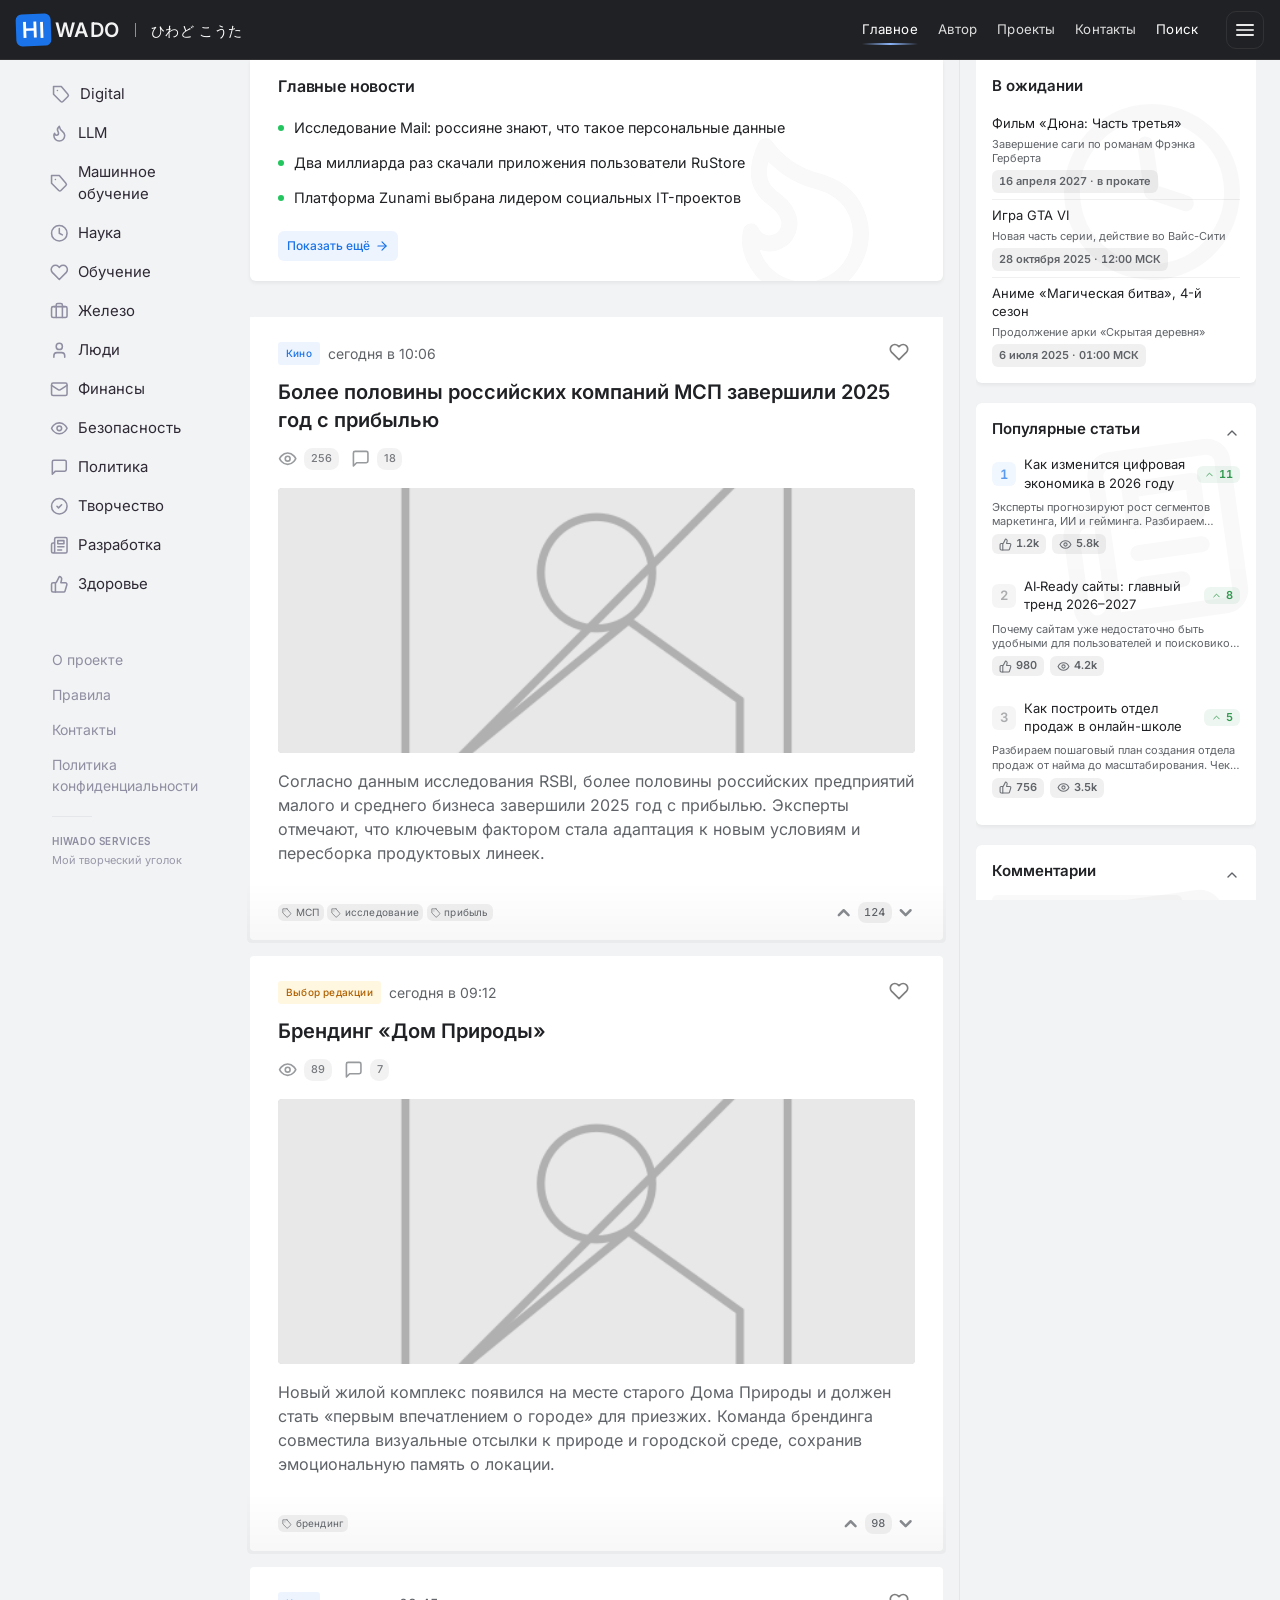
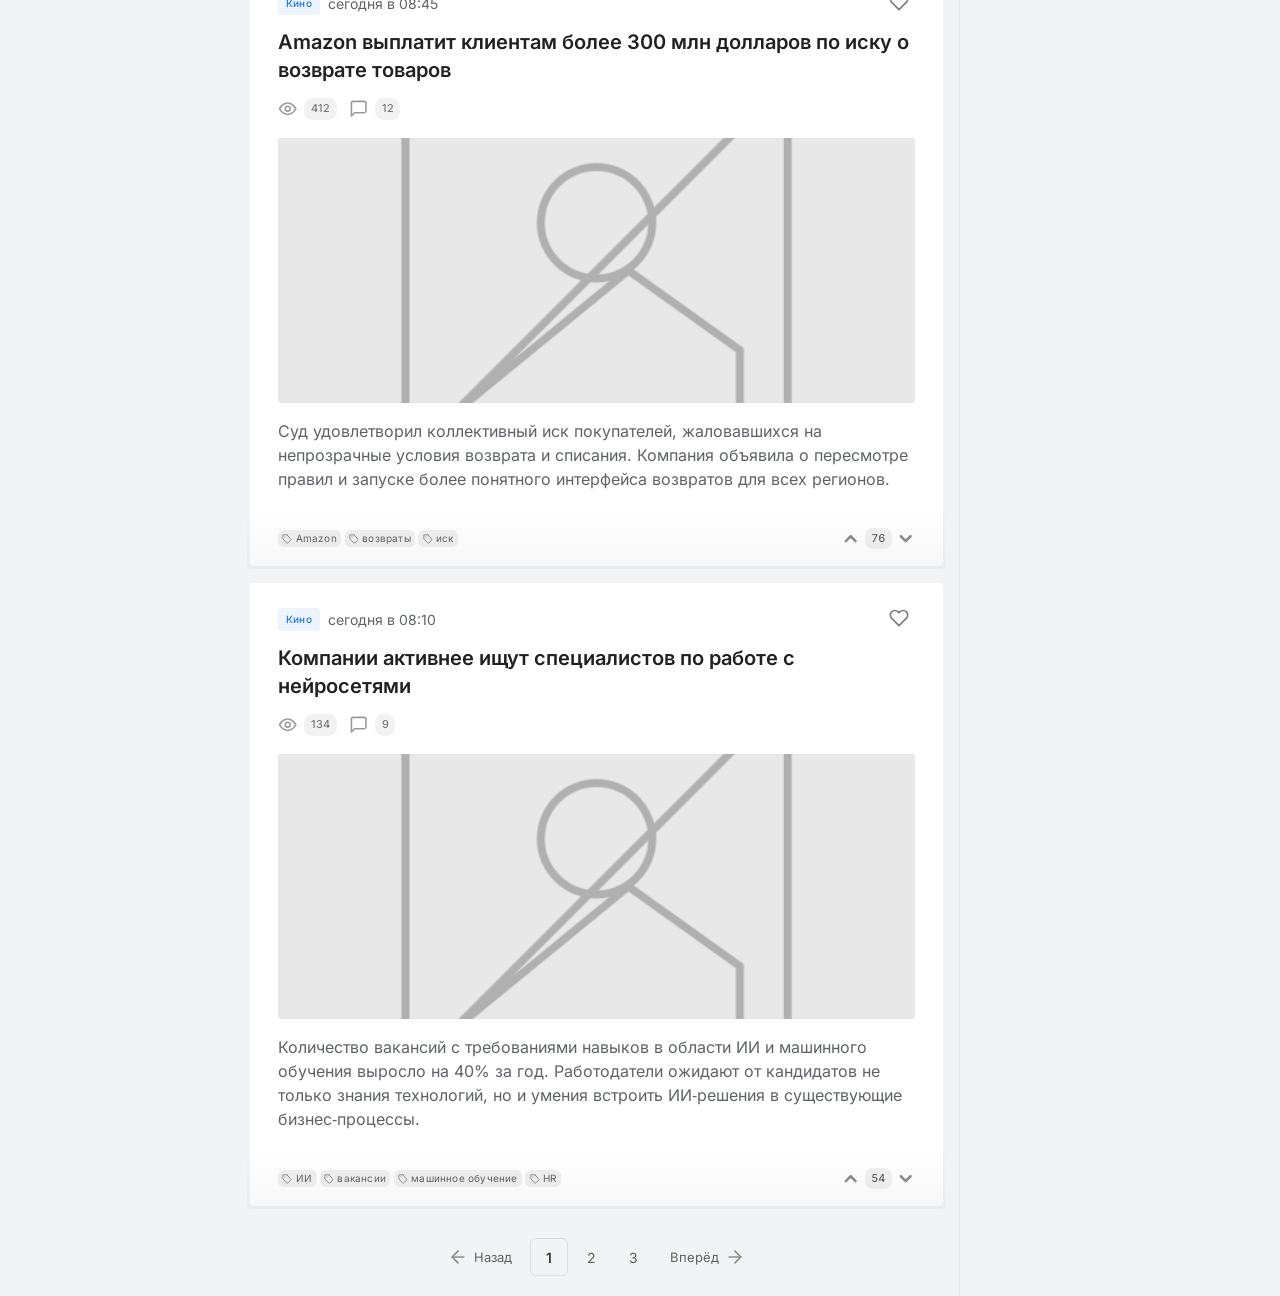
==== commit 6394a324: "fix" ====
--- a/index.html
+++ b/index.html
@@ -239,7 +239,7 @@
         </div>
     </div>
 
-    <main class="page">
+    <main class="page page-home">
         <aside class="aside-left narrow" aria-label="Разделы и навигация">
             <ul class="aside-left-menu widget-menu">
                 <li><a href="/category/digital"><span class="aside-left-menu-icon" aria-hidden="true"><svg width="20"
@@ -319,37 +319,39 @@
                 </p>
             </footer>
         </aside>
-        <div class="main">
-            <section class="hot-news" aria-labelledby="hot-news-title">
-                <span class="hot-news-bg-icon" aria-hidden="true"><svg viewBox="0 0 24 24" fill="none"
-                        stroke="currentColor" stroke-width="2" stroke-linecap="round" stroke-linejoin="round">
-                        <use href="#icon-flame" />
-                    </svg></span>
-                <h3 id="hot-news-title">Главные новости</h3>
-
-                <article class="hot-item">
-                    <h2 class="hot-title-wrap"><a class="hot-title" href="fullnews.html">
-                            Исследование Mail: россияне знают, что такое персональные данные
-                        </a></h2>
-                </article>
-
-                <article class="hot-item">
-                    <h2 class="hot-title-wrap"><a class="hot-title" href="fullnews.html">
-                            Два миллиарда раз скачали приложения пользователи RuStore
-                        </a></h2>
-                </article>
-
-                <article class="hot-item">
-                    <h2 class="hot-title-wrap"><a class="hot-title" href="fullnews.html">
-                            Платформа Zunami выбрана лидером социальных IT-проектов
-                        </a></h2>
-                </article>
-
-                <a class="more" href="/news">Показать ещё <span class="icon icon--sm" aria-hidden="true"><svg width="20"
-                            height="20" viewBox="0 0 24 24" aria-hidden="true" focusable="false">
-                            <use href="#icon-arrow-right" />
-                        </svg></span></a>
-            </section>
+
+        <section class="hot-news" aria-labelledby="hot-news-title">
+            <span class="hot-news-bg-icon" aria-hidden="true"><svg viewBox="0 0 24 24" fill="none"
+                    stroke="currentColor" stroke-width="2" stroke-linecap="round" stroke-linejoin="round">
+                    <use href="#icon-flame" />
+                </svg></span>
+            <h3 id="hot-news-title">Главные новости</h3>
+
+            <article class="hot-item">
+                <h2 class="hot-title-wrap"><a class="hot-title" href="fullnews.html">
+                        Исследование Mail: россияне знают, что такое персональные данные
+                    </a></h2>
+            </article>
+
+            <article class="hot-item">
+                <h2 class="hot-title-wrap"><a class="hot-title" href="fullnews.html">
+                        Два миллиарда раз скачали приложения пользователи RuStore
+                    </a></h2>
+            </article>
+
+            <article class="hot-item">
+                <h2 class="hot-title-wrap"><a class="hot-title" href="fullnews.html">
+                        Платформа Zunami выбрана лидером социальных IT-проектов
+                    </a></h2>
+            </article>
+
+            <a class="more" href="/news">Показать ещё <span class="icon icon--sm" aria-hidden="true"><svg width="20"
+                        height="20" viewBox="0 0 24 24" aria-hidden="true" focusable="false">
+                        <use href="#icon-arrow-right" />
+                    </svg></span></a>
+        </section>
+
+        <div class="feed">
 
             <div class="card-wrapper">
                 <article class="card" itemscope itemtype="https://schema.org/NewsArticle">
--- a/styles/main.css
+++ b/styles/main.css
@@ -52,7 +52,7 @@
     --gray-700: #3c4043;
     --gray-900: #202124;
 
-    --topbar-height: 3.75375rem;
+    --topbar-height: 3.75rem;
     --aside-narrow-width: 240px;
 
     --shadow-md: 0 2px 4px rgba(0, 0, 0, 0.06);
@@ -103,9 +103,11 @@
 html {
     font-size: 100%;
     scroll-behavior: smooth;
+    scroll-padding-top: var(--topbar-height);
     -webkit-text-size-adjust: 100%;
     text-size-adjust: 100%;
     overflow-y: scroll;
+    overflow-x: hidden; /* Prevent horizontal scroll */
 }
 
 body {
@@ -122,6 +124,7 @@
     position: sticky;
     top: 0;
     z-index: 100;
+    height: var(--topbar-height);
     display: flex;
     align-items: center;
     background: var(--dark-bg);
@@ -132,17 +135,18 @@
 }
 
 html.scroll-lock {
-    overflow: hidden;
+    /* overflow: hidden; */ 
+    /* Removed overflow:hidden to preserve sticky positioning */
 }
 
 /* Топбар в fixed, чтобы оставаться видимым при прокрутке. */
-body.scroll-lock .topbar {
+/* body.scroll-lock .topbar {
     position: fixed;
     top: 0;
     left: 0;
     right: 0;
     z-index: 101;
-}
+} */
 
 /* Компенсация прыжка main: padding-top применяется через инлайн-стиль в JS для максимальной синхронности. */
 
@@ -832,11 +836,17 @@
     box-sizing: border-box;
 }
 
-@media (min-width: 1026px) {
-    .page {
-        padding: 0 5.5em;
+    @media (min-width: 1026px) {
+        .page {
+            padding: 0 1.5rem;
+        }
     }
-}
+
+    @media (min-width: 1400px) {
+        .page {
+            padding: 0 5.5em;
+        }
+    }
 
 .divider {
     display: none;
@@ -845,12 +855,14 @@
     align-self: stretch;
 }
 
-.main {
-    margin-top: 0;
-}
-
+.main,
+.feed,
 .profile-main {
     margin-top: 0;
+}
+
+.profile-main {
+    /* Keep specific profile styles if any, merging common ones */
 }
 
 .profile-wrapper {
@@ -2011,7 +2023,8 @@
     margin-bottom: 0;
 }
 
-.main>.card-wrapper:first-child .card {
+.main>.card-wrapper:first-child .card,
+.feed>.card-wrapper:first-child .card {
     border-top-left-radius: 0;
     border-top-right-radius: 0;
 }
--- a/styles/responsive.css
+++ b/styles/responsive.css
@@ -1,21 +1,30 @@
 /* ============================================
    responsive.css — Adaptive layout for NiwadoBlog
-
-   Base (main.css) defaults:
-     .page                 grid-template-columns: 1fr  (single column)
-     .aside-left           display: none
-     .divider              display: none
-     .menu                 display: flex  (visible)
-     .mobile-menu          display: none
-     .action-divider       display: none
-     .card-footer-tags     visible
-     .card-tags-mobile     display: none
-     .scroll-top           full-height left strip
-
-   main.css already contains:
-     @media (min-width:1026px) { .page { padding: 0 5.5em } }
-     @media (max-width:599px)  { profile mobile styles }
+   Refactored for Grid Areas & better adaptivity
    ============================================ */
+
+/* ---- Grid Area Definitions ---- */
+.aside-left {
+    grid-area: nav;
+}
+
+.hot-news {
+    grid-area: news;
+}
+
+.main,
+.feed,
+.profile-main {
+    grid-area: feed;
+}
+
+.divider {
+    grid-area: div;
+}
+
+.aside {
+    grid-area: sidebar;
+}
 
 /* ---- Touch devices ---- */
 @media (hover: none) and (pointer: coarse) {
@@ -32,40 +41,35 @@
 }
 
 /* ============================================
-   DESKTOP (≥1026px)
-   4-column grid: aside-left | main | divider | aside
-   ============================================ */
+       DESKTOP (≥1026px)
+       4-column grid: nav | content | divider | sidebar
+       ============================================ */
 @media (min-width: 1026px) {
     .page {
         grid-template-columns: var(--aside-narrow-width, 240px) 1fr 1px 310px;
-    }
-
-    .page>.aside-left {
-        grid-column: 1;
-    }
-
-    .page>.main,
-    .page>.profile-main,
-    .page>section.main {
-        grid-column: 2;
-    }
-
-    .page>.divider {
-        grid-column: 3;
-        display: block;
-    }
-
-    .page>.aside {
-        grid-column: 4;
+        /* Default layout (e.g. Article, Profile) */
+        grid-template-areas: "nav feed div sidebar";
+        gap: var(--spacing-lg);
+    }
+
+    .page.page-home {
+        /* Home layout with Hot News */
+        grid-template-areas:
+            "nav news div sidebar"
+            "nav feed div sidebar";
+    }
+
+    .divider {
+        display: block;
     }
 
     .aside-left {
         display: block;
-        position: relative;
+        position: sticky;
+        top: var(--topbar-height, 3.75rem);
         padding-top: var(--spacing-lg);
-        max-height: calc(100dvh - var(--topbar-height, 3.75375rem));
+        max-height: calc(100vh - var(--topbar-height, 3.75rem));
         overflow-y: auto;
-        overflow-x: visible;
         scrollbar-width: thin;
         scrollbar-color: rgba(107, 114, 128, 0.3) transparent;
     }
@@ -86,10 +90,29 @@
     .aside-left::-webkit-scrollbar-thumb:hover {
         background: rgba(107, 114, 128, 0.5);
     }
-}
-
-/* ============================================
-   BELOW DESKTOP (<1026px) — shared tablet / mobile
+
+    .aside {
+        position: sticky;
+        top: var(--topbar-height, 3.75rem);
+        max-height: calc(100vh - var(--topbar-height, 3.75rem));
+        overflow-y: auto;
+        scrollbar-width: thin;
+        scrollbar-color: rgba(107, 114, 128, 0.3) transparent;
+    }
+}
+
+/* ============================================
+       COMPACT DESKTOP (1026px – 1360px)
+       Optimization for narrower desktop screens
+       ============================================ */
+@media (min-width: 1026px) and (max-width: 1360px) {
+    .page {
+        grid-template-columns: 210px 1fr 1px 280px;
+    }
+}
+
+/* ============================================
+   TABLET & MOBILE SHARED (<1026px)
    ============================================ */
 @media (max-width: 1025px) {
     .menu {
@@ -127,7 +150,6 @@
         gap: 0.5rem;
     }
 
-    /* Scroll-top: small floating circle at bottom-right */
     .scroll-top {
         inset: auto;
         right: 1rem;
@@ -143,47 +165,61 @@
         transform: none;
     }
 
-    /* Widget first-child top radius (no longer connects to topbar) */
     .aside .widget:first-child {
-        border-top-left-radius: 6px;
-        border-top-right-radius: 6px;
-    }
-}
-
-/* ============================================
-   TABLET LANDSCAPE (768px – 1025px)
-   2-column: aside-left (200px) | main
-   aside-right below, full width
-   ============================================ */
+        border-radius: 6px;
+    }
+
+    /* Hide divider on smaller screens */
+    .divider {
+        display: none;
+    }
+}
+
+/* ============================================
+       TABLET LANDSCAPE (768px – 1025px)
+       2-column: nav | content
+       Sidebar moves to bottom
+       ============================================ */
 @media (min-width: 768px) and (max-width: 1025px) {
     .page {
         padding: 0 1.5rem;
         grid-template-columns: 200px 1fr;
+        /* Default tablet */
+        grid-template-areas:
+            "nav feed"
+            "sidebar sidebar";
         column-gap: 1rem;
     }
 
-    .page>.aside-left {
-        grid-column: 1;
-    }
-
-    .page>.main,
-    .page>.profile-main,
-    .page>section.main {
-        grid-column: 2;
-    }
-
-    .page>.divider {
-        display: none;
-    }
-
-    .page>.aside {
-        grid-column: 1 / -1;
+    .page.page-home {
+        /* Home tablet */
+        grid-template-areas:
+            "nav news"
+            "nav feed"
+            "sidebar sidebar";
+    }
+
+    .aside-left {
+        display: block;
+        padding-top: 1rem;
+        /* Remove sticky for tablet to avoid overlap issues */
+        position: static;
+        max-height: none;
+        overflow: visible;
+        margin-bottom: 1rem;
+    }
+
+    .aside {
         margin-top: 0.5rem;
-    }
-
-    .aside-left {
-        display: block;
-        padding-top: 1rem;
+        display: block;
+        column-count: 2;
+        column-gap: 1rem;
+    }
+
+    .aside .widget {
+        margin-bottom: 1rem;
+        break-inside: avoid;
+        page-break-inside: avoid;
     }
 
     .card-image {
@@ -200,26 +236,80 @@
 }
 
 /* ============================================
-   ≤767px — aside-left перемещается в main (через JS)
-   Общие стили для aside-left внутри main
+   MOBILE & TABLET PORTRAIT (<768px)
+   Single column stack: News -> Nav -> Feed -> Sidebar
    ============================================ */
 @media (max-width: 767px) {
+    .page {
+        grid-template-columns: 1fr;
+        /* Default mobile */
+        grid-template-areas:
+            "nav"
+            "feed"
+            "sidebar";
+        gap: 1rem;
+    }
+
+    .page.page-home {
+        /* Home mobile */
+        grid-template-areas:
+            "news"
+            "nav"
+            "feed"
+            "sidebar";
+    }
+
     .aside-left {
+        display: none;
+    }
+
+    .page.page-home .aside-left {
         display: block;
         margin-bottom: var(--spacing-lg);
         padding: 0;
         background: none;
         box-shadow: none;
+        /* Reset sticky for mobile flow */
+        position: static;
+        max-height: none;
+        overflow: hidden;
+        /* Changed from visible to prevent grid blowout */
+        margin-left: -0.5rem;
+        /* Visual alignment compensation */
+        margin-right: -0.5rem;
+        padding-left: 0.5rem;
+        padding-right: 0.5rem;
+        min-width: 0;
+        /* Critical for Grid Item to allow shrinking */
+        width: auto;
+    }
+
+    .aside-left .aside-left-title {
+        display: none;
     }
 
     .aside-left-menu.widget-menu {
         display: flex;
-        flex-wrap: wrap;
-        gap: 0.3rem;
+        flex-wrap: nowrap;
+        gap: 0.35rem;
+        /* Slightly tighter gap */
+        overflow-x: auto;
+        padding-bottom: 0.25rem;
+        -webkit-overflow-scrolling: touch;
+        scrollbar-width: none;
+        mask-image: linear-gradient(to right, black 90%, transparent 100%);
+        -webkit-mask-image: linear-gradient(to right, black 90%, transparent 100%);
+        max-width: 100%;
+        /* Ensure flex container doesn't force width */
+    }
+
+    .aside-left-menu.widget-menu::-webkit-scrollbar {
+        display: none;
     }
 
     .aside-left-menu.widget-menu li {
         margin: 0;
+        flex-shrink: 0;
     }
 
     .aside-left-menu.widget-menu li:not(:last-child) {
@@ -227,30 +317,41 @@
     }
 
     .aside-left-menu.widget-menu li a {
-        display: inline-block;
-        font-size: 0.6875rem;
-        padding: 0.25rem 0.5rem;
+        display: inline-flex;
+        align-items: center;
+        justify-content: center;
+        font-size: 0.8125rem;
+        padding: 0.35rem 0.75rem;
         min-height: auto;
-        border-radius: 3px;
+        border-radius: 999px;
         background: rgba(0, 0, 0, 0.04);
-        color: var(--muted);
-        font-weight: 400;
+        /* Minimalist gray bg */
+        border: none;
+        /* Removed border */
+        color: var(--text);
+        font-weight: 500;
         line-height: 1.3;
+        white-space: nowrap;
+        box-shadow: none;
+        /* Removed shadow */
+        transition: all var(--transition-fast);
+    }
+
+    /* Reset padding for the first item (Digital) */
+    .aside-left-menu.widget-menu li:first-child a {
+        padding-left: 0.75rem;
     }
 
     .aside-left-menu.widget-menu li a:hover {
-        background: rgba(26, 115, 232, 0.08);
-        color: var(--accent);
-    }
-
-    .aside-left-menu.widget-menu .aside-left-menu-icon {
-        display: none;
-    }
-
-    .aside-left-footer {
-        display: none;
-    }
-
+        background: rgba(0, 0, 0, 0.08);
+        /* Slightly darker on hover */
+        color: var(--text);
+        transform: none;
+        /* Removed movement */
+    }
+
+    .aside-left-menu.widget-menu .aside-left-menu-icon,
+    .aside-left-footer,
     .aside-left-category-tooltip {
         display: none;
     }
@@ -258,18 +359,13 @@
 
 /* ============================================
    TABLET PORTRAIT (480px – 767px)
-   single column, aside-left inside main
    ============================================ */
 @media (min-width: 480px) and (max-width: 767px) {
     .page {
         padding: 0 1rem;
     }
 
-    .page>.divider {
-        display: none;
-    }
-
-    .page>.aside {
+    .aside {
         margin-top: 0.5rem;
     }
 
@@ -292,10 +388,7 @@
     }
 
     .card-footer {
-        margin-top: 0.75rem;
-        margin-left: -1.25rem;
-        margin-right: -1.25rem;
-        margin-bottom: -1rem;
+        margin: 0.75rem -1.25rem -1rem;
         padding: 0.75rem 1.25rem;
         font-size: 0.8125rem;
     }
@@ -323,8 +416,7 @@
 }
 
 /* ============================================
-   MOBILE (360px – 479px) — single column
-   aside-left hidden (base default)
+   MOBILE (360px – 479px)
    ============================================ */
 @media (min-width: 360px) and (max-width: 479px) {
     .page {
@@ -351,10 +443,7 @@
     }
 
     .card-footer {
-        margin-top: 0.625rem;
-        margin-left: -1rem;
-        margin-right: -1rem;
-        margin-bottom: -0.875rem;
+        margin: 0.625rem -1rem -0.875rem;
         padding: 0.625rem 1rem;
         font-size: 0.75rem;
     }
@@ -397,10 +486,7 @@
         height: min(60vw, 180px);
     }
 
-    .search-popup-sections-grid {
-        grid-template-columns: 1fr;
-    }
-
+    .search-popup-sections-grid,
     .similar-news-grid {
         grid-template-columns: 1fr;
     }
@@ -460,10 +546,7 @@
     }
 
     .card-footer {
-        margin-top: 0.5rem;
-        margin-left: -0.75rem;
-        margin-right: -0.75rem;
-        margin-bottom: -0.75rem;
+        margin: 0.5rem -0.75rem -0.75rem;
         padding: 0.5rem 0.75rem;
         font-size: 0.6875rem;
         gap: 0.25rem;
@@ -521,10 +604,7 @@
         height: min(70vw, 160px);
     }
 
-    .search-popup-sections-grid {
-        grid-template-columns: 1fr;
-    }
-
+    .search-popup-sections-grid,
     .similar-news-grid {
         grid-template-columns: 1fr;
     }
